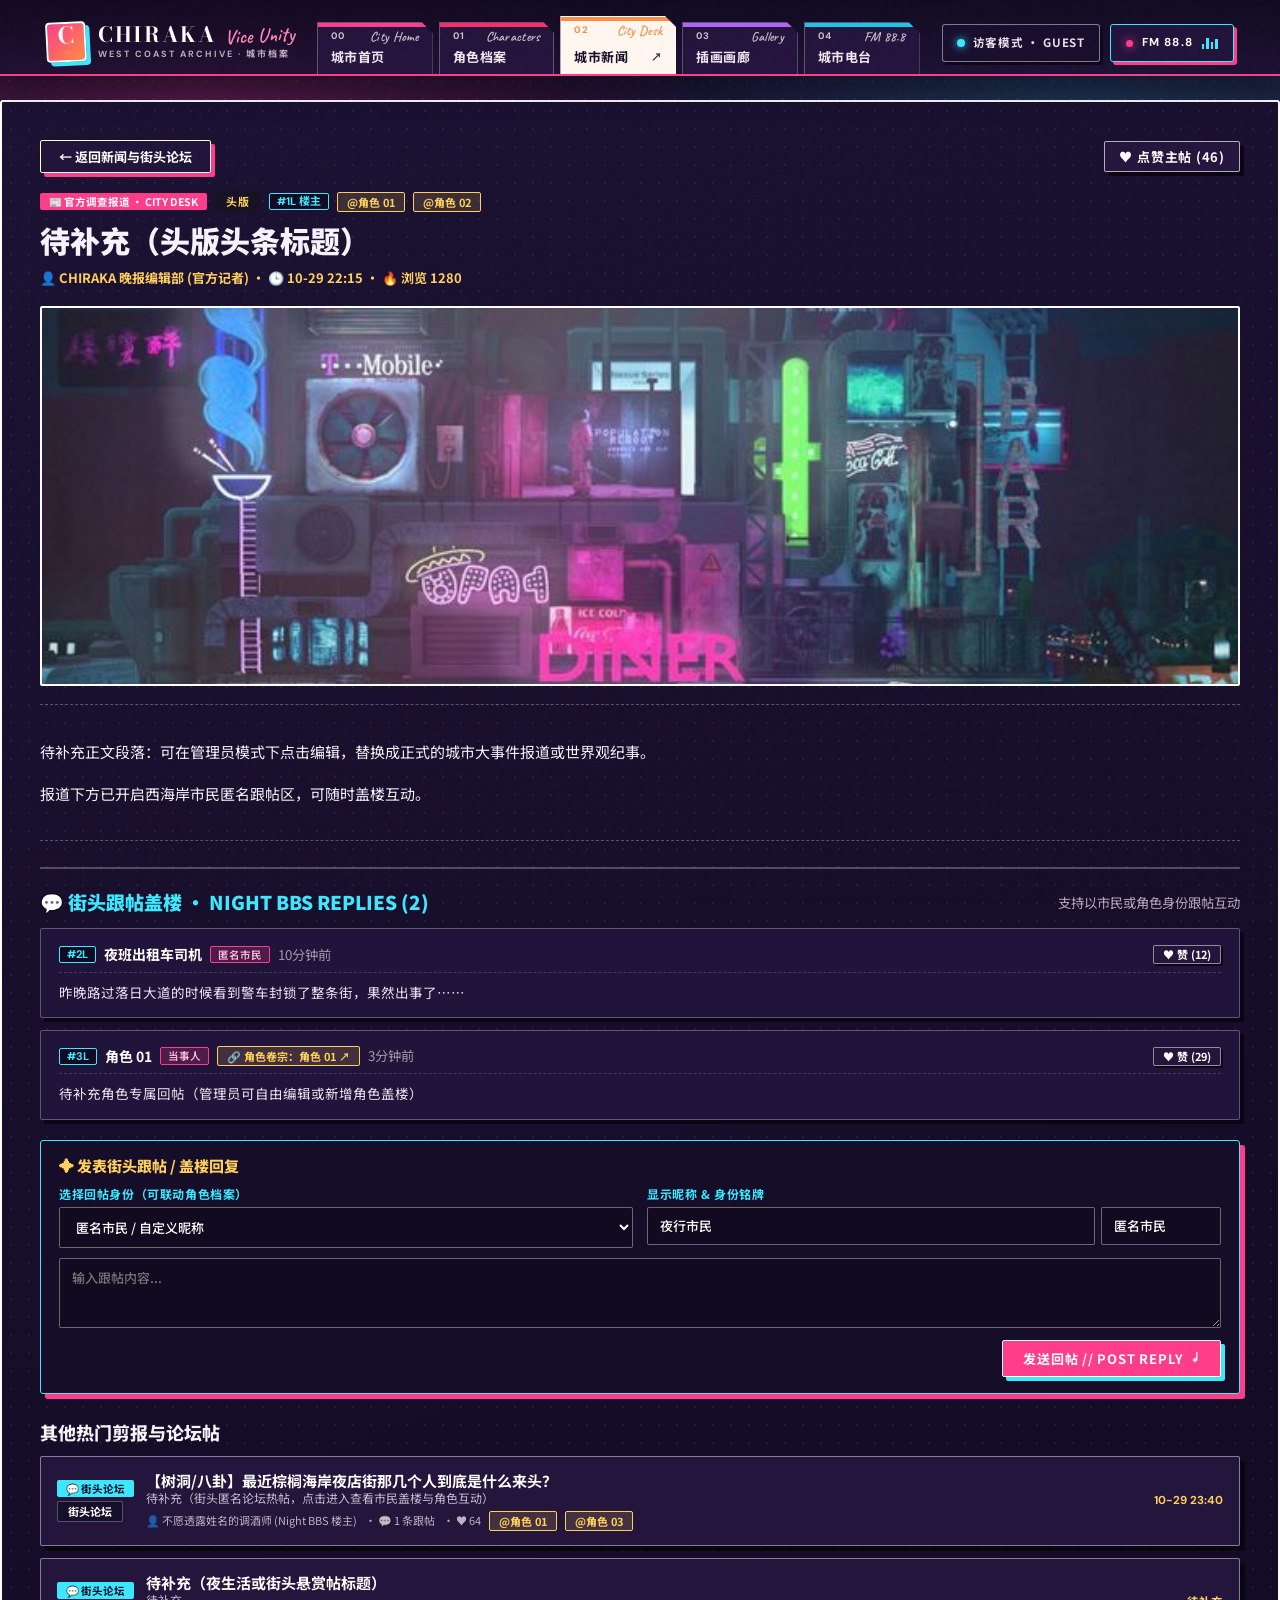
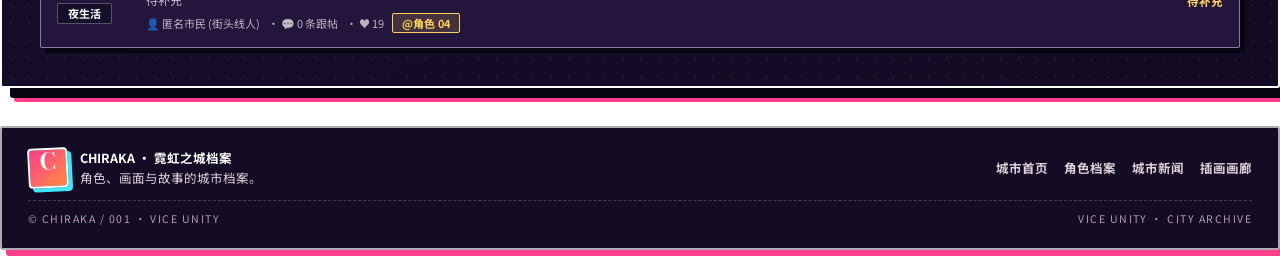
==== article.html @ db00fe65 "CHIRAKA 霓虹之城：多页 OC 站点首版上线 页面：城市首页 / 角色档案 / 城市新闻 / 插画画廊 / 城市电台 电台：夜间城市虚化背景 + 霓虹弥散 + 高透玻璃黑胶，左上角手写体题字 后" ====
<!doctype html>
<html lang="zh-CN">
<head>
  <meta charset="utf-8">
  <meta name="viewport" content="width=device-width, initial-scale=1">
  <meta name="theme-color" content="#120b24">
  <meta name="description" content="CHIRAKA 城市新闻报道详情。">
  <title>报道详情 · CHIRAKA</title>
  <link rel="preconnect" href="https://fonts.googleapis.com">
  <link rel="preconnect" href="https://fonts.gstatic.com" crossorigin>
  <link href="https://fonts.googleapis.com/css2?family=Alex+Brush&family=Bodoni+Moda:ital,opsz,wght@0,6..96,500;0,6..96,700;1,6..96,500&family=Caveat:wght@500;600;700&family=DM+Sans:ital,wght@0,400;0,500;0,700;1,400&family=Great+Vibes&family=Noto+Sans+SC:wght@300;400;500;700;900&display=swap" rel="stylesheet">
  <link rel="stylesheet" href="styles.css">
  <link rel="stylesheet" href="styles-v3.css">
  <script src="data.js" defer></script>
  <script src="app.js" defer></script>
</head>
<body class="page-article" data-page="article">
  <div class="scanlines" aria-hidden="true"></div>
  <div class="page-noise" aria-hidden="true"></div>

  <header class="site-header">
    <a class="brand" href="index.html" aria-label="CHIRAKA 首页">
      <span class="brand-mark">C<span>+</span></span>
      <span class="brand-copy">
        <span class="brand-copy-row"><strong>CHIRAKA</strong><span class="brand-script-sub">Vice Unity</span></span>
        <small>WEST COAST ARCHIVE · 城市档案</small>
      </span>
    </a>
    <nav class="main-nav top-drawer-nav" aria-label="城市主导航">
      <a class="nav-drawer-tab" href="index.html" data-theme="home" data-nav-key="home">
        <span class="nav-tab-top"><span>00</span><span class="nav-tab-script">City Home</span></span>
        <span class="nav-tab-main"><strong>城市首页</strong><span class="nav-tab-enter-hint">↗</span></span>
      </a>
      <a class="nav-drawer-tab" href="characters.html" data-theme="rose" data-nav-key="characters">
        <span class="nav-tab-top"><span>01</span><span class="nav-tab-script">Characters</span></span>
        <span class="nav-tab-main"><strong>角色档案</strong><span class="nav-tab-enter-hint">↗</span></span>
      </a>
      <a class="nav-drawer-tab is-active" href="news.html" data-theme="peach" data-nav-key="news" aria-current="page">
        <span class="nav-tab-top"><span>02</span><span class="nav-tab-script">City Desk</span></span>
        <span class="nav-tab-main"><strong>城市新闻</strong><span class="nav-tab-enter-hint">↗</span></span>
      </a>
      <a class="nav-drawer-tab" href="gallery.html" data-theme="lilac" data-nav-key="gallery">
        <span class="nav-tab-top"><span>03</span><span class="nav-tab-script">Gallery</span></span>
        <span class="nav-tab-main"><strong>插画画廊</strong><span class="nav-tab-enter-hint">↗</span></span>
      </a>
      <a class="nav-drawer-tab" href="radio.html" data-theme="aqua" data-nav-key="radio">
        <span class="nav-tab-top"><span>04</span><span class="nav-tab-script">FM 88.8</span></span>
        <span class="nav-tab-main"><strong>城市电台</strong><span class="nav-tab-enter-hint">↗</span></span>
      </a>
    </nav>
    <div class="header-tools">
      <button class="header-auth-btn" id="auth-trigger-btn" type="button" aria-label="切换访客或管理员登录模式">
        <span class="auth-dot" id="auth-status-dot"></span>
        <span id="auth-status-text">访客模式 · GUEST</span>
      </button>
      <a class="header-radio" href="radio.html" aria-label="打开城市电台">
        <span class="live-dot"></span><span>FM 88.8</span>
        <span class="eq" aria-hidden="true"><i></i><i></i><i></i><i></i></span>
      </a>
    </div>
  </header>

    <!-- 管理员顶部工作台控制条 (仅在管理员登录模式下显示) -->
  <div class="admin-bar" id="admin-bar" role="region" aria-label="管理员工作台">
    <div class="admin-bar-inner">
      <div class="admin-bar-status">
        <span class="admin-badge-pill">✦ ADMIN CLEARANCE</span>
        <span id="admin-sync-indicator">☁ 数据与框架已分离 · 修改自动同步</span>
        <button class="admin-pending-pill" id="admin-pending-btn" type="button">📋 待补充项：<b id="admin-pending-count">0</b> 处（点击查看）</button>
      </div>
      <div class="admin-bar-actions">
        <button class="admin-tool-btn is-primary" id="admin-quick-add-btn" type="button">+ 新增内容</button>
        <button class="admin-tool-btn is-gold" id="admin-backup-btn" type="button">⚙ 数据接口与备份</button>
        <button class="admin-tool-btn is-danger" id="admin-reset-btn" type="button">↺ 恢复默认</button>
        <button class="admin-tool-btn" id="admin-logout-btn" type="button">⇄ 切回访客模式</button>
      </div>
    </div>
  </div>

  

  <main style="padding-top: 24px;">
    <div id="article-detail"></div>
  </main>

  <footer class="site-footer">
    <div class="footer-top">
      <div class="footer-brand">
        <span class="brand-mark">C<span>+</span></span>
        <p><b>CHIRAKA · 霓虹之城档案</b>角色、画面与故事的城市档案。</p>
      </div>
      <div class="footer-links">
        <a href="index.html">城市首页</a>
        <a href="characters.html">角色档案</a>
        <a href="news.html">城市新闻</a>
        <a href="gallery.html">插画画廊</a>
      </div>
    </div>
    <div class="footer-bottom">
      <span>© CHIRAKA / 001 · VICE UNITY</span>
      <span>VICE UNITY · CITY ARCHIVE</span>
    </div>
  </footer>
    <!-- 1. 访客 / 管理员通行证登录切换弹窗 -->
  <dialog class="chiraka-modal modal-narrow" id="auth-dialog" aria-labelledby="auth-dialog-title">
    <div class="modal-shell">
      <header class="modal-head">
        <div class="modal-head-titles">
          <p class="eyebrow">ACCESS TERMINAL // WCPD-88 ARCHIVE</p>
          <h2 id="auth-dialog-title">城市档案通行证 · 模式切换</h2>
        </div>
        <button class="modal-close-btn" type="button" data-close-dialog aria-label="关闭登录窗口">×</button>
      </header>
      <div class="modal-body">
        <div class="auth-mode-grid">
          <div class="auth-card guest-card" id="auth-guest-card">
            <div>
              <span class="auth-card-tag">GUEST PASS · 访客通道</span>
              <h3>访客浏览模式</h3>
              <p>无需通行口令，以沉浸式只读视角浏览 CHIRAKA 城市首页、人物卷宗、新闻剪报、插画画廊与 FM 88.8 黑胶电台，自动隐藏所有编辑按钮。</p>
            </div>
            <button class="button button-ghost" id="switch-guest-btn" type="button" style="justify-content:center;width:100%"><span>进入访客浏览模式</span><b>→</b></button>
          </div>

          <div class="auth-card admin-card" id="auth-admin-card">
            <div>
              <span class="auth-card-tag">ADMIN CLEARANCE · 档案管理员</span>
              <h3>管理员编辑模式</h3>
              <p>验证管理员口令后，可在线修改所有「待补充」设定文案、增删角色与新闻报道、上传立绘与电台音频，并支持一键导出最新 <code>data.js</code>。</p>
              <div class="form-field" style="margin-top:12px">
                <label for="admin-pass-input">
                  <span>管理员通行口令</span>
                  <button type="button" id="fill-default-pass-btn" style="color:var(--gold);font-size:11px;text-decoration:underline">填入默认: chiraka888</button>
                </label>
                <input class="form-input" id="admin-pass-input" type="password" placeholder="请输入管理员口令 (默认 chiraka888)" autocomplete="off">
                <small id="auth-error-msg" style="color:#ff5c8a;font-weight:700;min-height:16px"></small>
              </div>
            </div>
            <button class="button button-primary" id="login-admin-btn" type="button" style="justify-content:center;width:100%"><span>验证并开启管理员模式</span><b>✦</b></button>
          </div>
        </div>
      </div>
    </div>
  </dialog>

  <!-- 2. 管理员通用内容编辑器弹窗 (支持首页、角色、新闻、画廊、电台曲目) -->
  <dialog class="chiraka-modal" id="editor-dialog" aria-labelledby="editor-dialog-title">
    <form class="modal-shell" id="editor-form" method="dialog">
      <header class="modal-head">
        <div class="modal-head-titles">
          <p class="eyebrow" id="editor-dialog-kicker">ARCHIVE EDITOR // ADMIN CLEARANCE</p>
          <h2 id="editor-dialog-title">编辑档案内容</h2>
        </div>
        <button class="modal-close-btn" type="button" data-close-dialog aria-label="关闭编辑器">×</button>
      </header>
      <div class="modal-body" id="editor-form-body"></div>
      <footer class="modal-foot">
        <div id="editor-foot-left"></div>
        <div style="display:flex;gap:10px;margin-left:auto">
          <button class="button button-ghost" type="button" data-close-dialog>取消</button>
          <button class="button button-primary" id="editor-save-btn" type="submit"><span>保存修改</span><b>✓</b></button>
        </div>
      </footer>
    </form>
  </dialog>

  <!-- 3. 待补充清单 / 数据备份导入 / 密码修改 / 确认重置弹窗 -->
  <dialog class="chiraka-modal" id="data-dialog" aria-labelledby="data-dialog-title">
    <div class="modal-shell">
      <header class="modal-head">
        <div class="modal-head-titles">
          <p class="eyebrow" id="data-dialog-kicker">ARCHIVE DATA CENTER // WCPD-88</p>
          <h2 id="data-dialog-title">档案数据管理与待补充清单</h2>
        </div>
        <button class="modal-close-btn" type="button" data-close-dialog aria-label="关闭数据中心">×</button>
      </header>
      <div class="modal-body" id="data-dialog-body"></div>
      <footer class="modal-foot">
        <span style="font-size:12px;color:rgba(255,235,245,0.7)">提示：所有修改会自动保存在浏览器本地，也可随时导出为 data.js 覆盖原文件。</span>
        <button class="button button-ghost" type="button" data-close-dialog>关闭窗口</button>
      </footer>
    </div>
  </dialog>

  <div class="toast" id="toast" role="status" aria-live="polite"></div>
</body>
</html>
---- styles.css ----
/* ==========================================================================
   CHIRAKA · VICE UNITY — Vibrant Sunset Noir & Investigation Board CSS
   ========================================================================== */
:root {
  --ink: #110c20;
  --ink-deep: #090612;
  --board-bg: #140f26;
  --board-panel: #1b1433;
  --polaroid: #fbf7f0;
  --newsprint: #f6f0e4;
  --crimson-string: #ff2448;
  --pink: #ff3d8b;
  --pink-soft: #ff85bc;
  --cyan: #3ce8ff;
  --violet: #b362ff;
  --orange: #ff8c42;
  --gold: #ffd05b;
  --mint: #38f2b8;
  --display: "Bodoni Moda", "Noto Serif Display", Georgia, serif;
  --body: "DM Sans", "Inter", "Noto Sans SC", "Noto Sans CJK SC", "PingFang SC", "Microsoft YaHei", sans-serif;
  --cn: "Noto Sans SC", "Noto Sans CJK SC", "PingFang SC", "Microsoft YaHei", "Inter", sans-serif;
  --script-en: "Great Vibes", "Alex Brush", "Z003", "TeX Gyre Chorus", "Caveat", cursive;
  --script-casual: "Caveat", "Z003", "TeX Gyre Chorus", cursive;
  --header-h: 76px;
  --max: 1380px;
}

*, *::before, *::after { box-sizing: border-box; }
html { scroll-behavior: smooth; scroll-padding-top: calc(var(--header-h) + 20px); }
body {
  margin: 0;
  min-height: 100vh;
  font-family: var(--cn);
  color: #f7f2fb;
  /* West Coast Sunset Dusk & Neon Twilight Backdrop */
  background:
    radial-gradient(circle at 16% 14%, rgba(255, 61, 139, 0.25), transparent 38%),
    radial-gradient(circle at 84% 18%, rgba(60, 232, 255, 0.18), transparent 40%),
    radial-gradient(circle at 50% 88%, rgba(255, 140, 66, 0.16), transparent 45%),
    radial-gradient(rgba(255, 255, 255, 0.06) 1px, transparent 1px),
    linear-gradient(180deg, #120b24 0%, #22123d 45%, #381852 80%, #1c0e30 100%);
  background-size: 100% 100%, 100% 100%, 100% 100%, 18px 18px, 100% 100%;
  background-attachment: fixed;
  line-height: 1.6;
  overflow-x: hidden;
}
body.has-dialog { overflow: hidden; }
a { color: inherit; text-decoration: none; }
button { color: inherit; font: inherit; cursor: pointer; background: none; border: 0; padding: 0; }
button:focus-visible, a:focus-visible, input:focus-visible {
  outline: 2px solid var(--cyan);
  outline-offset: 3px;
}
::selection { background: var(--pink); color: #fff; }
img { display: block; max-width: 100%; height: auto; }

.scanlines, .page-noise {
  pointer-events: none;
  position: fixed;
  inset: 0;
  z-index: 90;
}
.scanlines {
  opacity: 0.035;
  background: repeating-linear-gradient(to bottom, transparent 0 3px, rgba(255, 255, 255, 0.14) 4px, transparent 5px);
}
.page-noise {
  opacity: 0.03;
  background-image: url("data:image/svg+xml,%3Csvg viewBox='0 0 180 180' xmlns='http://www.w3.org/2000/svg'%3E%3Cfilter id='n'%3E%3CfeTurbulence type='fractalNoise' baseFrequency='.9' numOctaves='3' stitchTiles='stitch'/%3E%3C/filter%3E%3Crect width='100%25' height='100%25' filter='url(%23n)' opacity='.7'/%3E%3C/svg%3E");
}

/* ==========================================================================
   TOP NAVIGATION BAR — HARD-EDGED CHAMFERED TABS (00 HOME - 04 RADIO)
   ========================================================================== */
.site-header {
  position: sticky;
  top: 0;
  z-index: 80;
  min-height: var(--header-h);
  display: flex;
  align-items: flex-end;
  justify-content: space-between;
  gap: 16px;
  padding: 14px clamp(18px, 3.6vw, 48px) 0;
  background: linear-gradient(180deg, rgba(16, 10, 30, 0.95) 0%, rgba(30, 16, 50, 0.92) 100%);
  backdrop-filter: blur(20px) saturate(160%);
  -webkit-backdrop-filter: blur(20px) saturate(160%);
  border-bottom: 2px solid var(--pink);
  box-shadow: 0 10px 30px rgba(8, 4, 18, 0.55);
}

.brand {
  display: inline-flex;
  align-items: center;
  gap: 12px;
  padding-bottom: 12px;
  flex-shrink: 0;
}
.brand-mark {
  width: 40px;
  height: 40px;
  border-radius: 4px;
  display: grid;
  place-items: center;
  background: linear-gradient(135deg, #ff3d8b 0%, #ff8c42 100%);
  color: #fff;
  font: 700 23px/1 var(--display);
  border: 2px solid #fff;
  box-shadow: 4px 4px 0 var(--cyan);
  transform: rotate(-3deg);
}
.brand-mark span {
  font-size: 13px;
  color: var(--gold);
  margin-left: 1px;
}
.brand-copy {
  display: flex;
  flex-direction: column;
  line-height: 1.05;
}
.brand-copy-row {
  display: flex;
  align-items: baseline;
  gap: 8px;
}
.brand-copy strong {
  font: 700 21px/1 var(--display);
  letter-spacing: 0.08em;
  color: #fff;
}
.brand-script-sub {
  font: 600 20px/1 var(--script-casual);
  color: var(--pink-soft);
  transform: rotate(-3deg);
  display: inline-block;
}
.brand-copy small {
  font: 700 9px/1.2 var(--body);
  letter-spacing: 0.22em;
  color: rgba(255, 232, 244, 0.72);
  margin-top: 3px;
}

.main-nav.top-drawer-nav {
  flex: 1;
  display: flex;
  align-items: flex-end;
  justify-content: center;
  gap: 6px;
  max-width: 800px;
  margin: 0 auto;
  padding: 0 6px;
}

.nav-drawer-tab {
  --tab-bg: rgba(38, 22, 64, 0.85);
  --tab-active-bg: #fff6fa;
  --tab-accent: #ff3d8b;
  --tab-ink: #1a0e2e;
  position: relative;
  flex: 1;
  min-width: 110px;
  max-width: 154px;
  height: 52px;
  padding: 7px 13px 8px;
  clip-path: polygon(0 0, calc(100% - 11px) 0, 100% 11px, 100% 100%, 0 100%);
  background: var(--tab-bg);
  border: 1.5px solid rgba(255, 255, 255, 0.28);
  border-bottom: none;
  color: rgba(255, 242, 250, 0.88);
  display: flex;
  flex-direction: column;
  justify-content: space-between;
  text-align: left;
  transition: height 0.18s cubic-bezier(0.2, 0.8, 0.2, 1),
              background 0.18s ease,
              color 0.18s ease;
  cursor: pointer;
}
.nav-drawer-tab::before {
  content: "";
  position: absolute;
  top: 0;
  left: 0;
  right: 0;
  height: 4px;
  background: var(--tab-accent);
}
.nav-drawer-tab[data-theme="home"]  { --tab-active-bg: #fff5f9; --tab-accent: #ff3d8b; --tab-ink: #1a0e2e; }
.nav-drawer-tab[data-theme="rose"]  { --tab-active-bg: #fff5f9; --tab-accent: #ff2a6d; --tab-ink: #1a0e2e; }
.nav-drawer-tab[data-theme="peach"] { --tab-active-bg: #fff7f0; --tab-accent: #ff8c42; --tab-ink: #1a0e2e; }
.nav-drawer-tab[data-theme="lilac"] { --tab-active-bg: #f8f4ff; --tab-accent: #b362ff; --tab-ink: #1a0e2e; }
.nav-drawer-tab[data-theme="aqua"]  { --tab-active-bg: #f2fbff; --tab-accent: #18c8eb; --tab-ink: #1a0e2e; }

.nav-drawer-tab:hover,
.nav-drawer-tab:focus-visible {
  height: 55px;
  background: rgba(68, 36, 106, 0.95);
  color: #fff;
}
.nav-drawer-tab.is-active {
  height: 58px;
  background: var(--tab-active-bg);
  color: var(--tab-ink);
  border-color: #fff;
  z-index: 3;
}
.nav-tab-top {
  display: flex;
  align-items: center;
  justify-content: space-between;
  gap: 4px;
  font: 700 9.5px/1 var(--body);
  letter-spacing: 0.14em;
  opacity: 0.88;
}
.nav-drawer-tab.is-active .nav-tab-top {
  color: var(--tab-accent);
  opacity: 1;
}
.nav-tab-script {
  font: 600 13.5px/1 var(--script-casual);
  letter-spacing: 0.02em;
}
.nav-tab-main {
  display: flex;
  align-items: center;
  justify-content: space-between;
  gap: 4px;
}
.nav-tab-main strong {
  font: 700 13px/1.15 var(--cn);
  letter-spacing: 0.04em;
  white-space: nowrap;
  color: rgba(255, 242, 250, 0.94);
}
.nav-drawer-tab.is-active .nav-tab-main strong,
.page-radio .nav-drawer-tab.is-active .nav-tab-main strong {
  color: #16102c !important;
}
.page-radio .nav-drawer-tab:not(.is-active) .nav-tab-main strong,
.page-radio .nav-drawer-tab:not(.is-active) .nav-tab-top {
  color: rgba(255, 240, 250, 0.92) !important;
}
.nav-tab-enter-hint {
  font-size: 11px;
  font-weight: 700;
  opacity: 0;
  transform: translateX(-3px);
  transition: opacity 0.18s ease, transform 0.18s ease;
}
.nav-drawer-tab.is-active .nav-tab-enter-hint,
.nav-drawer-tab:hover .nav-tab-enter-hint {
  opacity: 0.9;
  transform: translateX(0);
}

.header-tools {
  display: flex;
  align-items: center;
  gap: 10px;
  padding-bottom: 12px;
  flex-shrink: 0;
}
.header-radio {
  display: inline-flex;
  align-items: center;
  gap: 9px;
  height: 38px;
  padding: 0 15px;
  border-radius: 3px;
  background: #22133b;
  border: 1.5px solid var(--cyan);
  color: #fff;
  font: 700 11.5px/1 var(--body);
  letter-spacing: 0.1em;
  box-shadow: 3px 3px 0 var(--pink);
  transition: all 0.18s ease;
}
.header-radio:hover {
  transform: translate(-1px, -1px);
  box-shadow: 5px 5px 0 var(--pink);
  background: #2f1a52;
}
.live-dot {
  width: 7px;
  height: 7px;
  border-radius: 50%;
  background: var(--pink);
  box-shadow: 0 0 10px var(--pink);
  animation: pulseDot 1.6s infinite ease-in-out;
}
@keyframes pulseDot {
  0%, 100% { transform: scale(1); opacity: 1; }
  50% { transform: scale(1.3); opacity: 0.55; }
}
.eq {
  display: inline-flex;
  align-items: flex-end;
  gap: 2px;
  height: 12px;
}
.eq i {
  display: block;
  width: 2.5px;
  background: var(--cyan);
  animation: eqBounce 0.8s ease-in-out infinite alternate;
}
.eq i:nth-child(1) { height: 45%; animation-delay: 0s; }
.eq i:nth-child(2) { height: 95%; animation-delay: 0.15s; }
.eq i:nth-child(3) { height: 60%; animation-delay: 0.3s; }
.eq i:nth-child(4) { height: 80%; animation-delay: 0.45s; }
@keyframes eqBounce {
  0% { transform: scaleY(0.35); }
  100% { transform: scaleY(1); }
}

/* ==========================================================================
   INNER ARCHIVE PAGES — LUMINOUS SUNSET-NOIR EVIDENCE BOARD & POLAROIDS
   
   ========================================================================== */
.page-head {
  max-width: var(--max);
  margin: 26px auto 20px;
  padding: 0 clamp(18px, 3.6vw, 48px);
}
.page-head-inner {
  position: relative;
  overflow: hidden;
  border-radius: 3px;
  padding: clamp(24px, 3vw, 36px) clamp(24px, 3.4vw, 42px);
  background:
    radial-gradient(circle at 85% 20%, rgba(255, 61, 139, 0.24), transparent 48%),
    radial-gradient(rgba(255, 255, 255, 0.08) 1px, transparent 1px),
    linear-gradient(135deg, #1b1132 0%, #2a1848 100%);
  background-size: 100% 100%, 14px 14px, 100% 100%;
  border: 2px solid rgba(255, 255, 255, 0.88);
  box-shadow: 7px 7px 0 var(--pink), 13px 13px 0 rgba(60, 232, 255, 0.32);
  display: grid;
  grid-template-columns: minmax(0, 1.2fr) minmax(240px, 0.8fr);
  gap: 28px;
  align-items: end;
}
.page-head-inner::before {
  content: "CHIRAKA ARCHIVE // VICE UNITY";
  position: absolute;
  top: 12px;
  right: 18px;
  padding: 3px 10px;
  background: var(--crimson-string);
  color: #fff;
  font: 700 9.5px/1.2 var(--body);
  letter-spacing: 0.2em;
  transform: rotate(1.5deg);
}
.eyebrow {
  margin: 0 0 6px;
  font: 700 11px/1.2 var(--body);
  letter-spacing: 0.24em;
  text-transform: uppercase;
  color: var(--cyan);
}
.page-head h1 {
  margin: 0;
  font: 900 clamp(36px, 4.2vw, 52px)/1.06 var(--cn);
  color: #fff;
  letter-spacing: 0.02em;
  text-shadow: 3px 3px 0 var(--pink);
}
.page-head-en {
  margin: 6px 0 0;
  font: 600 clamp(24px, 2.5vw, 32px)/1 var(--script-casual);
  color: var(--gold);
}
.page-head-desc {
  margin: 0 0 14px;
  font: 400 14px/1.75 var(--cn);
  color: rgba(250, 242, 255, 0.88);
}
.page-head-stats {
  display: flex;
  gap: 12px;
  flex-wrap: wrap;
}
.page-head-stat {
  padding: 9px 16px;
  border-radius: 2px;
  background: rgba(18, 11, 34, 0.85);
  border: 1.5px solid var(--cyan);
  box-shadow: 4px 4px 0 rgba(255, 61, 139, 0.65);
  display: flex;
  align-items: baseline;
  gap: 8px;
}
.page-head-stat b {
  font: 700 22px/1 var(--display);
  color: var(--gold);
}
.page-head-stat span {
  font: 700 12px/1 var(--cn);
  color: #fff;
}
.page-head-date {
  margin: 0;
  font: 700 14px/1.4 var(--cn);
  color: var(--gold);
}

.section {
  position: relative;
  max-width: calc(var(--max) - 2 * clamp(18px, 3.6vw, 48px));
  margin: 0 auto 38px;
  padding: 28px clamp(18px, 3vw, 34px) 36px;
  border-radius: 3px;
  background:
    radial-gradient(rgba(255, 255, 255, 0.06) 1px, transparent 1px),
    linear-gradient(180deg, rgba(26, 16, 46, 0.94) 0%, rgba(18, 11, 34, 0.96) 100%);
  background-size: 20px 20px, 100% 100%;
  border: 2px solid rgba(255, 255, 255, 0.78);
  box-shadow: 10px 10px 0 rgba(8, 4, 18, 0.65);
}

.filter-bar {
  display: flex;
  flex-wrap: wrap;
  gap: 10px;
  margin-bottom: 24px;
}
.filter-button {
  padding: 9px 20px;
  border-radius: 2px;
  font: 700 13px/1.2 var(--cn);
  letter-spacing: 0.06em;
  color: #f4ecf8;
  background: #24163e;
  border: 1.5px solid rgba(255, 255, 255, 0.42);
  box-shadow: 3px 3px 0 #0c0718;
  transition: all 0.16s ease;
}
.filter-button:hover {
  border-color: var(--cyan);
  color: #fff;
  transform: translate(-1px, -1px);
  box-shadow: 4px 4px 0 var(--cyan);
}
.filter-button.is-selected {
  background: var(--pink);
  color: #fff;
  border-color: #fff;
  box-shadow: 4px 4px 0 var(--cyan);
}


/* ==========================================================================
   SUBTLE CRIME ARCHIVE BACKGROUND DECORATION (For 角色档案 & 角色详情)
   Self-contained ambient red-string constellations & faint dossier watermarks
   on the left & right background margins — never disconnected or cluttered!
   ========================================================================== */
body.page-characters .page-head,
body.page-character .dossier-back,
body.page-characters .section,
body.page-character .dossier {
  position: relative;
  z-index: 5;
}

.crime-archive-wall {
  position: fixed;
  inset: var(--header-h) 0 0 0;
  pointer-events: none;
  z-index: 1;
  overflow: hidden;
  background:
    radial-gradient(circle at 6% 28%, rgba(255, 36, 72, 0.16), transparent 32%),
    radial-gradient(circle at 94% 32%, rgba(255, 36, 72, 0.15), transparent 32%),
    radial-gradient(circle at 8% 78%, rgba(60, 232, 255, 0.10), transparent 30%),
    radial-gradient(circle at 92% 80%, rgba(255, 140, 66, 0.12), transparent 30%);
}

.crime-wall-svg {
  position: absolute;
  inset: 0;
  width: 100%;
  height: 100%;
  opacity: 0.92;
}

@media (max-width: 1360px) {
  .crime-archive-wall {
    display: none;
  }
}
.crime-wall-svg line.crime-thread {
  stroke: #ff2448;
  stroke-width: 1.5;
  stroke-opacity: 0.78;
  filter: drop-shadow(0 2px 4px rgba(0, 0, 0, 0.75));
}
.crime-wall-svg line.crime-thread-dashed {
  stroke: rgba(255, 92, 148, 0.48);
  stroke-width: 1.1;
  stroke-dasharray: 4 5;
}
.crime-wall-svg circle.crime-pin {
  fill: #ff2448;
  stroke: rgba(255, 255, 255, 0.88);
  stroke-width: 1.2;
  filter: drop-shadow(0 2px 4px rgba(0, 0, 0, 0.75));
}
.crime-wall-svg rect.crime-ghost-frame {
  fill: rgba(25, 14, 44, 0.52);
  stroke: rgba(255, 255, 255, 0.26);
  stroke-width: 1.3;
  filter: drop-shadow(0 0 8px rgba(255, 36, 72, 0.12));
}
.crime-wall-svg text.crime-ghost-text {
  fill: rgba(255, 210, 230, 0.50);
  font: 700 9px/1 var(--body);
  letter-spacing: 0.14em;
}

/* Character Cards — Luminous Sunset Polaroids Pinned to Investigation Board */
.character-grid {
  display: grid;
  grid-template-columns: repeat(auto-fill, minmax(270px, 1fr));
  gap: 22px;
}
.character-card {
  position: relative;
  display: flex;
  flex-direction: column;
  border-radius: 2px;
  background: #1f1438;
  border: 2px solid rgba(255, 255, 255, 0.88);
  box-shadow: 6px 6px 0 #0a0614, 8px 8px 0 rgba(255, 61, 139, 0.65);
  transition: transform 0.2s cubic-bezier(0.2, 0.8, 0.2, 1), box-shadow 0.2s ease;
  text-align: left;
  padding: 12px 12px 16px;
}
.character-card:nth-child(odd) { transform: rotate(-0.7deg); }
.character-card:nth-child(even) { transform: rotate(0.6deg); }
.character-card:hover {
  transform: rotate(0deg) translate(-3px, -4px);
  box-shadow: 8px 8px 0 var(--cyan), 13px 13px 0 var(--pink);
  z-index: 4;
}
.character-card::before {
  content: "";
  position: absolute;
  top: -8px;
  left: 50%;
  transform: translateX(-50%);
  width: 15px;
  height: 15px;
  border-radius: 50%;
  background: radial-gradient(circle at 35% 35%, #ff8fa3, #e60026 65%, #690011 100%);
  border: 1.5px solid rgba(255, 255, 255, 0.78);
  box-shadow: 0 4px 8px rgba(0, 0, 0, 0.55);
  z-index: 5;
}
.character-art {
  position: relative;
  width: 100%;
  aspect-ratio: 4 / 3.9;
  display: grid;
  place-items: center;
  overflow: hidden;
  border: 8px solid var(--polaroid);
  border-bottom-width: 24px;
  box-shadow: 0 8px 18px rgba(0, 0, 0, 0.4);
}
/* West Coast Sunset & Twilight Gradients */
.character-art.tone-pink {
  background:
    radial-gradient(circle at 75% 24%, rgba(255, 214, 153, 0.45), transparent 48%),
    radial-gradient(rgba(255, 255, 255, 0.16) 1px, transparent 1px),
    linear-gradient(145deg, #3b1754 0%, #8f2d75 55%, #ff6b9d 100%);
  background-size: 100% 100%, 12px 12px, 100% 100%;
}
.character-art.tone-cyan {
  background:
    radial-gradient(circle at 75% 24%, rgba(166, 246, 255, 0.45), transparent 48%),
    radial-gradient(rgba(255, 255, 255, 0.16) 1px, transparent 1px),
    linear-gradient(145deg, #1a2556 0%, #2a5c8f 55%, #48c6ef 100%);
  background-size: 100% 100%, 12px 12px, 100% 100%;
}
.character-art.tone-violet {
  background:
    radial-gradient(circle at 75% 24%, rgba(255, 168, 226, 0.42), transparent 48%),
    radial-gradient(rgba(255, 255, 255, 0.16) 1px, transparent 1px),
    linear-gradient(145deg, #27154a 0%, #5e2b97 55%, #b566ff 100%);
  background-size: 100% 100%, 12px 12px, 100% 100%;
}
.character-art.tone-orange {
  background:
    radial-gradient(circle at 75% 24%, rgba(255, 236, 168, 0.48), transparent 48%),
    radial-gradient(rgba(255, 255, 255, 0.16) 1px, transparent 1px),
    linear-gradient(145deg, #421842 0%, #9e355c 52%, #ff8c52 100%);
  background-size: 100% 100%, 12px 12px, 100% 100%;
}
.character-art.tone-mint {
  background:
    radial-gradient(circle at 75% 24%, rgba(184, 255, 234, 0.42), transparent 48%),
    radial-gradient(rgba(255, 255, 255, 0.16) 1px, transparent 1px),
    linear-gradient(145deg, #192a4e 0%, #256d7b 55%, #4ce0b3 100%);
  background-size: 100% 100%, 12px 12px, 100% 100%;
}
.character-art.tone-gold {
  background:
    radial-gradient(circle at 75% 24%, rgba(255, 240, 186, 0.5), transparent 48%),
    radial-gradient(rgba(255, 255, 255, 0.16) 1px, transparent 1px),
    linear-gradient(145deg, #3c1d4e 0%, #8a3a6b 52%, #ffb85c 100%);
  background-size: 100% 100%, 12px 12px, 100% 100%;
}
.art-number {
  position: absolute;
  top: 10px;
  left: 14px;
  font: 700 42px/1 var(--display);
  color: rgba(255, 255, 255, 0.38);
}
.art-slot {
  padding: 6px 14px;
  border-radius: 2px;
  background: rgba(18, 11, 34, 0.86);
  border: 1.5px solid #fff;
  font: 700 12px/1.2 var(--cn);
  letter-spacing: 0.1em;
  color: #fff;
  box-shadow: 3px 3px 0 var(--pink);
  transform: rotate(-2deg);
}
.character-info {
  padding: 14px 6px 2px;
  display: flex;
  flex-direction: column;
  gap: 5px;
}
.character-tag {
  font: 700 10.5px/1.2 var(--cn);
  letter-spacing: 0.12em;
  color: var(--cyan);
}
.character-name {
  font: 900 21px/1.2 var(--cn);
  color: #fff;
}
.character-sub {
  font: 500 12.5px/1.4 var(--cn);
  color: rgba(248, 240, 255, 0.76);
}
.character-link {
  margin-top: 8px;
  padding-top: 8px;
  border-top: 1px dashed rgba(255, 255, 255, 0.24);
  display: inline-flex;
  align-items: center;
  justify-content: space-between;
  font: 700 12.5px/1 var(--cn);
  color: var(--gold);
}

/* Character Dossier & Red-String Investigation Board */
.dossier-back {
  max-width: var(--max);
  margin: 20px auto 12px;
  padding: 0 clamp(18px, 3.6vw, 48px);
}
.article-back {
  display: inline-flex;
  align-items: center;
  gap: 8px;
  padding: 9px 18px;
  border-radius: 2px;
  background: #21143a;
  border: 1.5px solid #fff;
  color: #fff;
  font: 700 13px/1 var(--cn);
  box-shadow: 4px 4px 0 var(--pink);
}
.dossier, .article, .empty-state {
  max-width: calc(var(--max) - 2 * clamp(18px, 3.6vw, 48px));
  margin: 0 auto 38px;
  padding: clamp(24px, 3.2vw, 38px);
  border-radius: 3px;
  background:
    radial-gradient(rgba(255, 255, 255, 0.06) 1px, transparent 1px),
    linear-gradient(160deg, #1b1132 0%, #130b24 100%);
  background-size: 18px 18px, 100% 100%;
  border: 2px solid #fff;
  box-shadow: 10px 10px 0 #07040e, 14px 14px 0 var(--pink);
}
.dossier-top {
  display: grid;
  grid-template-columns: minmax(220px, 310px) minmax(0, 1fr);
  gap: 32px;
  align-items: start;
}
.dossier-portrait {
  position: relative;
  aspect-ratio: 3 / 3.6;
  border-radius: 2px;
  display: grid;
  place-items: center;
  border: 10px solid var(--polaroid);
  border-bottom-width: 34px;
  box-shadow: 8px 12px 26px rgba(0, 0, 0, 0.6);
  transform: rotate(-2deg);
}
.dossier-title {
  margin: 6px 0 4px;
  font: 900 clamp(32px, 3.4vw, 46px)/1.08 var(--cn);
  color: #fff;
  text-shadow: 3px 3px 0 var(--pink);
}
.dossier-sub {
  margin: 0 0 12px;
  font: 700 14px/1.2 var(--cn);
  letter-spacing: 0.08em;
  color: var(--gold);
}
.dossier-tags { display: flex; gap: 8px; margin-bottom: 18px; }
.tag {
  padding: 5px 12px;
  border-radius: 2px;
  background: #2b1948;
  border: 1px solid var(--cyan);
  color: var(--cyan);
  font: 700 11.5px/1 var(--cn);
}
.dossier-meta {
  display: grid;
  grid-template-columns: repeat(auto-fill, minmax(145px, 1fr));
  gap: 10px;
  margin: 0 0 22px;
}
.meta-item {
  padding: 10px 14px;
  border-radius: 2px;
  background: #24153d;
  border-left: 3px solid var(--pink);
  border-top: 1px solid rgba(255, 255, 255, 0.18);
  border-right: 1px solid rgba(255, 255, 255, 0.18);
  border-bottom: 1px solid rgba(255, 255, 255, 0.18);
}
.meta-item dt { font: 700 10.5px/1.2 var(--cn); letter-spacing: 0.1em; color: var(--cyan); }
.meta-item dd { margin: 5px 0 0; font: 700 14px/1.3 var(--cn); color: #fff; }
.dossier-actions { display: flex; gap: 12px; flex-wrap: wrap; }
.button {
  display: inline-flex;
  align-items: center;
  gap: 8px;
  padding: 11px 20px;
  border-radius: 2px;
  font: 700 13px/1 var(--cn);
  letter-spacing: 0.06em;
}
.button-primary {
  background: var(--pink);
  color: #fff;
  border: 1.5px solid #fff;
  box-shadow: 4px 4px 0 var(--cyan);
}
.button-ghost {
  background: #24153d;
  border: 1.5px solid rgba(255, 255, 255, 0.65);
  color: #fff;
  box-shadow: 4px 4px 0 #090512;
}
.dossier-body {
  margin-top: 30px;
  display: grid;
  grid-template-columns: repeat(auto-fit, minmax(240px, 1fr));
  gap: 18px;
}
.dossier-section {
  padding: 18px 20px;
  border-radius: 2px;
  background: #22143a;
  border: 1.5px solid rgba(255, 255, 255, 0.28);
  box-shadow: 5px 5px 0 #090512;
}
.dossier-section.relation-section {
  grid-column: 1 / -1;
  background: #140c24;
  border: 2px solid rgba(255, 255, 255, 0.58);
}
.dossier-section-head {
  display: flex;
  align-items: baseline;
  gap: 10px;
  margin-bottom: 10px;
  padding-bottom: 8px;
  border-bottom: 1px dashed rgba(255, 255, 255, 0.22);
}
.dossier-section-head span { font: 700 22px/1 var(--display); color: var(--pink); }
.dossier-section-head h2 { margin: 0; font: 700 17px/1.2 var(--cn); color: #fff; }

.relation-canvas {
  position: relative;
  height: 290px;
  border-radius: 2px;
  background:
    radial-gradient(rgba(255, 255, 255, 0.08) 1px, transparent 1px),
    linear-gradient(135deg, #160e28 0%, #22143b 100%);
  background-size: 16px 16px, 100% 100%;
  border: 2px solid #3a245e;
  box-shadow: inset 0 0 40px rgba(0, 0, 0, 0.7);
  overflow: hidden;
}
.relation-svg { position: absolute; inset: 0; width: 100%; height: 100%; z-index: 2; pointer-events: none; }
.relation-svg line {
  stroke: var(--crimson-string);
  stroke-width: 0.75;
  filter: drop-shadow(0 2px 4px rgba(0, 0, 0, 0.75));
}
.relation-node {
  position: absolute;
  left: var(--x);
  top: var(--y);
  transform: translate(-50%, -50%) rotate(-2deg);
  padding: 10px 14px 8px;
  border-radius: 2px;
  background: var(--polaroid);
  color: #161224;
  border: 1.5px solid #fff;
  box-shadow: 0 10px 22px rgba(0, 0, 0, 0.65);
  display: flex;
  flex-direction: column;
  align-items: center;
  min-width: 98px;
  z-index: 3;
}
.relation-node::before {
  content: "";
  position: absolute;
  top: -6px;
  left: 50%;
  transform: translateX(-50%);
  width: 13px;
  height: 13px;
  border-radius: 50%;
  background: radial-gradient(circle at 35% 35%, #ff8fa3, #e60026 65%, #660011 100%);
  box-shadow: 0 2px 5px rgba(0, 0, 0, 0.6);
}
.relation-node strong { font: 800 13px/1.2 var(--cn); color: #161224; margin-top: 2px; }
.relation-node small { font: 600 11px/1.2 var(--cn); color: #b81d48; }
.relation-node .node-avatar {
  font: 700 11px/1 var(--body);
  padding: 2px 6px;
  background: #161224;
  color: var(--gold);
}
.relation-node.relation-center {
  background: #1e1236;
  color: #fff;
  border: 2px solid var(--pink);
  box-shadow: 5px 5px 0 var(--cyan), 0 12px 28px rgba(0, 0, 0, 0.75);
  transform: translate(-50%, -50%) rotate(1deg);
}
.relation-node.relation-center strong { color: #fff; }
.relation-node.relation-center small { color: var(--cyan); }

.detail-nav {
  margin-top: 24px;
  display: flex;
  justify-content: space-between;
  gap: 14px;
}
.detail-nav a {
  padding: 11px 18px;
  border-radius: 2px;
  background: #22143a;
  border: 1.5px solid rgba(255, 255, 255, 0.55);
  box-shadow: 4px 4px 0 var(--pink);
  display: flex;
  flex-direction: column;
}

/* News — Newspaper Clipping & Street Dispatch */
.news-layout {
  display: grid;
  grid-template-columns: minmax(0, 1.1fr) minmax(0, 0.9fr);
  gap: 22px;
}
.lead-story {
  display: flex;
  flex-direction: column;
  border-radius: 2px;
  overflow: hidden;
  background: var(--newsprint);
  color: #161224;
  border: 2px solid #161224;
  box-shadow: 8px 8px 0 var(--pink);
  transform: rotate(-0.5deg);
}
.lead-visual {
  aspect-ratio: 16 / 9.2;
  display: grid;
  place-items: center;
  background:
    radial-gradient(circle at 75% 24%, rgba(255, 214, 153, 0.4), transparent 50%),
    linear-gradient(135deg, #2d164b, #7c2868, #e85d75);
  border-bottom: 3px solid #161224;
  font: 800 16px/1 var(--cn);
  color: #fff;
}
.lead-body { padding: 20px 22px; display: flex; flex-direction: column; gap: 6px; }
.story-tag {
  align-self: flex-start;
  padding: 4px 11px;
  border-radius: 2px;
  background: #161224;
  color: var(--gold);
  font: 700 11px/1.2 var(--cn);
  letter-spacing: 0.08em;
}
.lead-body h2 { margin: 4px 0; font: 900 25px/1.25 var(--cn); color: #161224; }
.news-list { display: flex; flex-direction: column; gap: 12px; }
.news-row {
  display: grid;
  grid-template-columns: auto minmax(0, 1fr) auto;
  align-items: center;
  gap: 12px;
  padding: 14px 16px;
  border-radius: 2px;
  background: #23153c;
  border: 1.5px solid rgba(255, 255, 255, 0.45);
  box-shadow: 5px 5px 0 #090512;
  transition: transform 0.16s ease, border-color 0.16s ease, box-shadow 0.16s ease;
}
.news-row:hover {
  transform: translate(-2px, -2px);
  border-color: var(--cyan);
  box-shadow: 6px 6px 0 var(--pink);
}
.news-row-tag {
  padding: 4px 10px;
  border-radius: 2px;
  background: var(--pink);
  color: #fff;
  font: 700 11px/1 var(--cn);
}
.news-row-copy { display: flex; flex-direction: column; min-width: 0; }
.news-row-copy strong { font: 700 15px/1.3 var(--cn); color: #fff; }
.news-row-copy small { font: 400 12px/1.4 var(--cn); color: rgba(248, 240, 255, 0.76); }
.news-row-date { font: 700 11.5px/1 var(--body); color: var(--gold); }

/* Gallery — Luminous Sunset Split-Panel Grid */
.gallery-grid {
  display: grid;
  grid-template-columns: repeat(auto-fill, minmax(230px, 1fr));
  grid-auto-rows: 215px;
  grid-auto-flow: dense;
  gap: 16px;
}
.gallery-tile {
  position: relative;
  border-radius: 2px;
  overflow: hidden;
  display: flex;
  flex-direction: column;
  background: #1d1234;
  border: 2.5px solid #fff;
  box-shadow: 6px 6px 0 #080510, 8px 8px 0 var(--cyan);
  transition: transform 0.18s ease, box-shadow 0.18s ease;
}
.gallery-tile:hover {
  transform: translate(-3px, -3px);
  box-shadow: 8px 8px 0 var(--pink), 12px 12px 0 var(--gold);
  z-index: 3;
}
.gallery-tile.span-wide { grid-column: span 2; }
.gallery-tile.span-tall { grid-row: span 2; }
.tile-art {
  position: relative;
  flex: 1;
  width: 100%;
  display: grid;
  place-items: center;
}
.tile-art.tone-pink   { background: linear-gradient(135deg, #3b1754, #8f2d75, #ff6b9d); }
.tile-art.tone-cyan   { background: linear-gradient(135deg, #1a2556, #2a5c8f, #48c6ef); }
.tile-art.tone-violet { background: linear-gradient(135deg, #27154a, #5e2b97, #b566ff); }
.tile-art.tone-orange { background: linear-gradient(135deg, #421842, #9e355c, #ff8c52); }
.tile-art.tone-mint   { background: linear-gradient(135deg, #192a4e, #256d7b, #4ce0b3); }
.tile-art.tone-gold   { background: linear-gradient(135deg, #3c1d4e, #8a3a6b, #ffb85c); }
.tile-mark {
  position: absolute;
  top: 8px;
  left: 12px;
  font: 700 28px/1 var(--display);
  color: rgba(255, 255, 255, 0.36);
}
.tile-slot {
  padding: 5px 14px;
  border-radius: 2px;
  background: rgba(18, 11, 34, 0.85);
  border: 1.5px solid var(--gold);
  font: 700 12px/1 var(--cn);
  color: #fff;
  box-shadow: 3px 3px 0 var(--pink);
  transform: rotate(-2deg);
}
.tile-info {
  width: 100%;
  padding: 9px 12px;
  background: #140c24;
  border-top: 2px solid #fff;
  display: flex;
  align-items: center;
  justify-content: space-between;
}
.tile-info strong { font: 700 13px/1.2 var(--cn); color: #fff; }
.tile-info small { font: 600 11px/1 var(--cn); color: var(--cyan); }

.lightbox {
  border: 2px solid #fff;
  border-radius: 3px;
  padding: 0;
  max-width: min(820px, 92vw);
  width: 100%;
  background: #1a1030;
  color: #fff;
  box-shadow: 12px 12px 0 var(--pink), 0 32px 80px rgba(0, 0, 0, 0.8);
}
.lightbox::backdrop { background: rgba(8, 5, 16, 0.82); backdrop-filter: blur(8px); }
.lightbox-grid { display: grid; grid-template-columns: minmax(240px, 1.15fr) minmax(220px, 0.85fr); }
.lightbox-art { min-height: 340px; display: grid; place-items: center; border-right: 2px solid #fff; }
.lightbox-info { position: relative; padding: 28px 24px; }
.lightbox-close {
  position: absolute;
  top: 14px;
  right: 14px;
  width: 34px;
  height: 34px;
  border-radius: 2px;
  background: var(--pink);
  color: #fff;
  border: 1.5px solid #fff;
  font-size: 20px;
  display: grid;
  place-items: center;
}
.meta-list { display: grid; gap: 8px; margin-top: 16px; }
.meta-list div {
  display: flex;
  justify-content: space-between;
  padding-bottom: 7px;
  border-bottom: 1px dashed rgba(255, 255, 255, 0.24);
}
.meta-list dt { color: var(--cyan); font-size: 12px; font-weight: 700; }
.meta-list dd { margin: 0; font-weight: 700; font-size: 12.5px; color: #fff; }

.site-footer {
  max-width: calc(var(--max) - 2 * clamp(18px, 3.6vw, 48px));
  margin: 0 auto 26px;
  padding: 20px 26px;
  border-radius: 3px;
  background: #140c24;
  border: 2px solid rgba(255, 255, 255, 0.65);
  box-shadow: 6px 6px 0 var(--pink);
  color: rgba(255, 240, 246, 0.86);
}
.footer-top, .footer-bottom {
  display: flex;
  align-items: center;
  justify-content: space-between;
  gap: 14px;
  flex-wrap: wrap;
}
.footer-brand { display: flex; align-items: center; gap: 12px; }
.footer-brand p { margin: 0; font-size: 12.5px; }
.footer-brand b { display: block; color: #fff; }
.footer-links { display: flex; gap: 16px; font-size: 12.5px; font-weight: 700; }
.footer-bottom {
  margin-top: 12px;
  padding-top: 10px;
  border-top: 1px dashed rgba(255, 255, 255, 0.2);
  font-size: 10.5px;
  letter-spacing: 0.14em;
  color: rgba(255, 224, 238, 0.68);
}

.toast {
  position: fixed;
  left: 50%;
  bottom: 24px;
  transform: translate(-50%, 16px);
  opacity: 0;
  pointer-events: none;
  z-index: 120;
  padding: 10px 20px;
  border-radius: 2px;
  background: #180e2c;
  border: 2px solid var(--cyan);
  box-shadow: 5px 5px 0 var(--pink);
  color: #fff;
  font: 700 12.5px/1.3 var(--cn);
  transition: opacity 0.22s ease, transform 0.22s ease;
}
.toast.is-visible {
  opacity: 1;
  transform: translate(-50%, 0);
}


/* ==========================================================================
   GUEST & ADMIN ACCESS MODE + LIVE CONTENT EDITOR
   ========================================================================== */
.header-auth-btn {
  display: inline-flex;
  align-items: center;
  gap: 8px;
  height: 38px;
  padding: 0 14px;
  border-radius: 3px;
  background: rgba(26, 15, 46, 0.92);
  border: 1.5px solid rgba(255, 255, 255, 0.45);
  color: rgba(255, 240, 250, 0.92);
  font: 700 11.5px/1 var(--cn);
  letter-spacing: 0.06em;
  box-shadow: 3px 3px 0 #0c0718;
  transition: all 0.18s ease;
  cursor: pointer;
}
.header-auth-btn:hover {
  transform: translate(-1px, -1px);
  border-color: var(--cyan);
  color: #fff;
  box-shadow: 4px 4px 0 var(--cyan);
}
.auth-dot {
  width: 8px;
  height: 8px;
  border-radius: 50%;
  background: var(--cyan);
  box-shadow: 0 0 8px var(--cyan);
}
body.is-admin .header-auth-btn {
  background: linear-gradient(135deg, #3c1642 0%, #6e1d52 100%);
  border-color: var(--gold);
  color: var(--gold);
  box-shadow: 3px 3px 0 var(--pink);
}
body.is-admin .header-auth-btn:hover {
  box-shadow: 5px 5px 0 var(--cyan);
}
body.is-admin .auth-dot {
  background: var(--gold);
  box-shadow: 0 0 10px var(--gold);
  animation: pulseDot 1.4s infinite ease-in-out;
}

/* Admin Top Control Bar */
.admin-bar {
  position: sticky;
  top: var(--header-h);
  z-index: 75;
  background: linear-gradient(90deg, rgba(24, 12, 42, 0.97) 0%, rgba(48, 18, 58, 0.97) 50%, rgba(22, 14, 40, 0.97) 100%);
  border-bottom: 2px solid var(--gold);
  box-shadow: 0 8px 24px rgba(0, 0, 0, 0.55);
  padding: 8px clamp(18px, 3.6vw, 48px);
  backdrop-filter: blur(14px);
}
body:not(.is-admin) .admin-bar {
  display: none !important;
}
.admin-bar-inner {
  max-width: var(--max);
  margin: 0 auto;
  display: flex;
  align-items: center;
  justify-content: space-between;
  gap: 12px;
  flex-wrap: wrap;
}
.admin-bar-status {
  display: flex;
  align-items: center;
  gap: 10px;
  flex-wrap: wrap;
  font: 700 12px/1.3 var(--cn);
  color: #fff;
}
.admin-badge-pill {
  padding: 4px 10px;
  border-radius: 2px;
  background: var(--gold);
  color: #161028;
  font: 800 10.5px/1 var(--body);
  letter-spacing: 0.14em;
}
.admin-pending-pill {
  padding: 4px 10px;
  border-radius: 2px;
  background: rgba(255, 61, 139, 0.22);
  border: 1px solid var(--pink);
  color: #ffd4e5;
  font: 700 11px/1 var(--cn);
  cursor: pointer;
  transition: all 0.15s ease;
}
.admin-pending-pill:hover {
  background: var(--pink);
  color: #fff;
}
.admin-bar-actions {
  display: flex;
  align-items: center;
  gap: 8px;
  flex-wrap: wrap;
}
.admin-tool-btn {
  display: inline-flex;
  align-items: center;
  gap: 5px;
  padding: 6px 12px;
  border-radius: 2px;
  background: #24153d;
  border: 1.5px solid rgba(255, 255, 255, 0.5);
  color: #fff;
  font: 700 11.5px/1 var(--cn);
  box-shadow: 2px 2px 0 #0a0614;
  transition: all 0.15s ease;
  cursor: pointer;
}
.admin-tool-btn:hover {
  border-color: var(--cyan);
  transform: translate(-1px, -1px);
  box-shadow: 3px 3px 0 var(--pink);
}
.admin-tool-btn.is-primary {
  background: var(--pink);
  border-color: #fff;
  box-shadow: 2px 2px 0 var(--cyan);
}
.admin-tool-btn.is-gold {
  background: rgba(255, 208, 91, 0.16);
  border-color: var(--gold);
  color: var(--gold);
}
.admin-tool-btn.is-gold:hover {
  background: var(--gold);
  color: #161028;
}
.admin-tool-btn.is-danger {
  border-color: rgba(255, 82, 119, 0.65);
  color: #ff9bb3;
}
.admin-tool-btn.is-danger:hover {
  background: #e6194b;
  border-color: #fff;
  color: #fff;
}

/* Admin-only Inline Controls & Floating Edit Badges */
.admin-only {
  display: none !important;
}
body.is-admin .admin-only {
  display: inline-flex !important;
}
body.is-admin .admin-only-block {
  display: block !important;
}
.admin-only-block {
  display: none !important;
}

.admin-edit-chip {
  display: none;
  align-items: center;
  gap: 4px;
  padding: 5px 11px;
  border-radius: 2px;
  background: rgba(20, 12, 36, 0.92);
  border: 1.5px solid var(--gold);
  color: var(--gold);
  font: 700 11px/1 var(--cn);
  box-shadow: 3px 3px 0 var(--pink);
  cursor: pointer;
  z-index: 12;
  transition: all 0.15s ease;
}
body.is-admin .admin-edit-chip {
  display: inline-flex;
}
.admin-edit-chip:hover {
  background: var(--gold);
  color: #150d2a;
  transform: translate(-1px, -1px);
  box-shadow: 4px 4px 0 var(--cyan);
}

.character-card .admin-card-floating,
.gallery-tile .admin-card-floating,
.lead-story .admin-card-floating {
  position: absolute;
  top: 10px;
  right: 10px;
  z-index: 15;
}
.news-row {
  position: relative;
}

/* Highlight "待补充" text in Admin mode so the user knows it's clickable */
body.is-admin .is-pending-field {
  position: relative;
  border-bottom: 1.5px dashed var(--gold);
  color: var(--gold) !important;
  cursor: pointer;
  padding: 0 3px;
  border-radius: 2px;
  background: rgba(255, 208, 91, 0.1);
  transition: background 0.15s ease;
}
body.is-admin .is-pending-field:hover {
  background: rgba(255, 208, 91, 0.28);
}
body.is-admin .is-pending-field::after {
  content: " ✎";
  font-size: 0.85em;
  opacity: 0.9;
}

/* Auth & Editor Modals */
.chiraka-modal {
  border: 2px solid #fff;
  border-radius: 3px;
  padding: 0;
  max-width: min(760px, 94vw);
  width: 100%;
  max-height: 90vh;
  background: #170e2c;
  color: #fff;
  box-shadow: 12px 12px 0 var(--pink), 0 30px 80px rgba(0, 0, 0, 0.85);
  overflow: hidden;
}
.chiraka-modal.modal-narrow {
  max-width: min(560px, 92vw);
}
.chiraka-modal::backdrop {
  background: rgba(8, 4, 18, 0.82);
  backdrop-filter: blur(8px);
}
.modal-shell {
  display: flex;
  flex-direction: column;
  max-height: 90vh;
}
.modal-head {
  display: flex;
  align-items: center;
  justify-content: space-between;
  gap: 12px;
  padding: 18px 24px;
  background: linear-gradient(90deg, #24143e 0%, #381954 100%);
  border-bottom: 2px solid var(--pink);
}
.modal-head-titles .eyebrow {
  margin-bottom: 3px;
}
.modal-head-titles h2 {
  margin: 0;
  font: 900 22px/1.2 var(--cn);
  color: #fff;
}
.modal-close-btn {
  width: 34px;
  height: 34px;
  border-radius: 2px;
  background: var(--pink);
  border: 1.5px solid #fff;
  color: #fff;
  font-size: 20px;
  font-weight: 700;
  display: grid;
  place-items: center;
  cursor: pointer;
}
.modal-body {
  padding: 22px 24px;
  overflow-y: auto;
  display: flex;
  flex-direction: column;
  gap: 18px;
}
.modal-foot {
  padding: 14px 24px;
  background: #120a22;
  border-top: 1.5px solid rgba(255, 255, 255, 0.22);
  display: flex;
  align-items: center;
  justify-content: space-between;
  gap: 12px;
  flex-wrap: wrap;
}

/* Auth Mode Cards */
.auth-mode-grid {
  display: grid;
  grid-template-columns: repeat(auto-fit, minmax(220px, 1fr));
  gap: 16px;
}
.auth-card {
  padding: 18px;
  border-radius: 3px;
  background: #21143a;
  border: 1.5px solid rgba(255, 255, 255, 0.35);
  display: flex;
  flex-direction: column;
  justify-content: space-between;
  gap: 14px;
  transition: all 0.18s ease;
}
.auth-card.is-current-mode {
  border: 2px solid var(--cyan);
  box-shadow: 5px 5px 0 var(--pink);
}
.auth-card-tag {
  display: inline-block;
  align-self: flex-start;
  padding: 3px 9px;
  border-radius: 2px;
  background: rgba(60, 232, 255, 0.16);
  border: 1px solid var(--cyan);
  color: var(--cyan);
  font: 700 10px/1.2 var(--body);
  letter-spacing: 0.14em;
}
.auth-card.admin-card .auth-card-tag {
  background: rgba(255, 208, 91, 0.16);
  border-color: var(--gold);
  color: var(--gold);
}
.auth-card h3 {
  margin: 6px 0 4px;
  font: 900 19px/1.2 var(--cn);
  color: #fff;
}
.auth-card p {
  margin: 0;
  font: 400 12.5px/1.6 var(--cn);
  color: rgba(245, 236, 255, 0.82);
}

/* Form Styles inside Editor Modal */
.form-grid {
  display: grid;
  grid-template-columns: repeat(2, minmax(0, 1fr));
  gap: 14px;
}
.form-field {
  display: flex;
  flex-direction: column;
  gap: 6px;
}
.form-field.span-2 {
  grid-column: 1 / -1;
}
.form-field label {
  font: 700 12px/1.2 var(--cn);
  color: var(--cyan);
  letter-spacing: 0.05em;
  display: flex;
  align-items: center;
  justify-content: space-between;
}
.form-field label small {
  color: rgba(255, 235, 245, 0.6);
  font-weight: 400;
}
.form-input,
.form-select,
.form-textarea {
  width: 100%;
  padding: 9px 12px;
  border-radius: 2px;
  background: #110a20;
  border: 1.5px solid rgba(255, 255, 255, 0.38);
  color: #fff;
  font: 500 13px/1.4 var(--cn);
  transition: border-color 0.15s ease, box-shadow 0.15s ease;
}
.form-input:focus,
.form-select:focus,
.form-textarea:focus {
  outline: none;
  border-color: var(--gold);
  box-shadow: 3px 3px 0 var(--pink);
}
.form-textarea {
  min-height: 84px;
  resize: vertical;
  line-height: 1.6;
}

.upload-row {
  display: flex;
  align-items: center;
  gap: 8px;
  flex-wrap: wrap;
  margin-top: 4px;
}
.upload-file-label {
  display: inline-flex;
  align-items: center;
  gap: 6px;
  padding: 6px 12px;
  border-radius: 2px;
  background: #2b1948;
  border: 1.5px solid var(--cyan);
  color: #fff;
  font: 700 11.5px/1 var(--cn);
  cursor: pointer;
}
.upload-file-label:hover {
  background: var(--cyan);
  color: #120b24;
}
.preset-chips {
  display: flex;
  gap: 6px;
  flex-wrap: wrap;
}
.preset-chip {
  padding: 4px 8px;
  border-radius: 2px;
  background: rgba(255, 255, 255, 0.08);
  border: 1px solid rgba(255, 255, 255, 0.25);
  color: rgba(255, 240, 250, 0.88);
  font: 600 11px/1 var(--cn);
  cursor: pointer;
}
.preset-chip:hover {
  border-color: var(--gold);
  color: var(--gold);
}

/* Relations Editor Rows */
.relations-editor-list {
  display: flex;
  flex-direction: column;
  gap: 8px;
}
.relation-edit-row {
  display: grid;
  grid-template-columns: minmax(120px, 0.9fr) minmax(140px, 1.3fr) auto;
  gap: 8px;
  align-items: center;
}

/* Pending Items Checklist inside Data/Pending Modal */
.pending-list-grid {
  display: flex;
  flex-direction: column;
  gap: 8px;
  max-height: 360px;
  overflow-y: auto;
}
.pending-item-row {
  display: flex;
  align-items: center;
  justify-content: space-between;
  gap: 12px;
  padding: 10px 14px;
  border-radius: 2px;
  background: #22143b;
  border: 1px solid rgba(255, 255, 255, 0.28);
}
.pending-item-row strong {
  font: 700 13.5px/1.2 var(--cn);
  color: #fff;
}
.pending-item-row small {
  display: block;
  font: 500 11.5px/1.4 var(--cn);
  color: var(--gold);
  margin-top: 2px;
}

@media (max-width: 640px) {
  .form-grid {
    grid-template-columns: 1fr;
  }
  .relation-edit-row {
    grid-template-columns: 1fr;
  }
  .admin-bar-inner {
    flex-direction: column;
    align-items: stretch;
  }
}


/* ==========================================================================
   COVER IMAGE OVERLAYS, APPEARANCE GALLERY, STORYLINES & BBS
   ========================================================================== */
.sheet-photo-frame,
.current-cover,
.dossier-portrait,
.lead-visual {
  position: relative;
}

.cover-replace-btn {
  display: none;
  position: absolute;
  bottom: 10px;
  right: 10px;
  z-index: 18;
  align-items: center;
  gap: 5px;
  padding: 6px 11px;
  border-radius: 2px;
  background: rgba(18, 10, 34, 0.92);
  border: 1.5px solid var(--gold);
  color: var(--gold);
  font: 700 11px/1 var(--cn);
  box-shadow: 3px 3px 0 var(--pink);
  cursor: pointer;
  transition: all 0.16s ease;
}
body.is-admin .cover-replace-btn {
  display: inline-flex;
}
.cover-replace-btn:hover {
  background: var(--gold);
  color: #140b26;
  transform: translate(-1px, -1px);
  box-shadow: 4px 4px 0 var(--cyan);
}

/* Character Appearance Image Strip */
.appearance-gallery-grid {
  display: grid;
  grid-template-columns: repeat(auto-fill, minmax(150px, 1fr));
  gap: 12px;
  margin-top: 14px;
}
.appearance-thumb-card {
  position: relative;
  border-radius: 2px;
  overflow: hidden;
  background: #160e28;
  border: 1.5px solid rgba(255, 255, 255, 0.55);
  box-shadow: 4px 4px 0 #090512;
  cursor: pointer;
  transition: transform 0.16s ease, border-color 0.16s ease;
  display: flex;
  flex-direction: column;
}
.appearance-thumb-card:hover {
  transform: translate(-2px, -2px);
  border-color: var(--cyan);
  box-shadow: 5px 5px 0 var(--pink);
}
.appearance-thumb-visual {
  aspect-ratio: 4 / 3.4;
  display: grid;
  place-items: center;
  overflow: hidden;
  background: linear-gradient(135deg, #2b1644, #6c245f);
}
.appearance-thumb-visual img {
  width: 100%;
  height: 100%;
  object-fit: cover;
}
.appearance-thumb-caption {
  padding: 6px 9px;
  font: 700 11.5px/1.25 var(--cn);
  color: #fff;
  background: #120b22;
  border-top: 1px solid rgba(255, 255, 255, 0.2);
  display: flex;
  align-items: center;
  justify-content: space-between;
  gap: 6px;
}
.appearance-thumb-caption small {
  color: var(--cyan);
  font-size: 10px;
}

/* Character Storyline Timeline & Linked Cross-Module Hubs */
.storyline-list {
  display: flex;
  flex-direction: column;
  gap: 12px;
  margin-top: 10px;
}
.storyline-item {
  position: relative;
  padding: 13px 16px;
  border-radius: 2px;
  background: #170e2b;
  border-left: 3px solid var(--gold);
  border-top: 1px solid rgba(255, 255, 255, 0.18);
  border-right: 1px solid rgba(255, 255, 255, 0.18);
  border-bottom: 1px solid rgba(255, 255, 255, 0.18);
}
.storyline-item-head {
  display: flex;
  align-items: center;
  justify-content: space-between;
  gap: 8px;
  margin-bottom: 6px;
}
.storyline-stage-badge {
  padding: 2px 8px;
  border-radius: 2px;
  background: rgba(255, 208, 91, 0.16);
  border: 1px solid var(--gold);
  color: var(--gold);
  font: 700 10.5px/1.2 var(--cn);
}
.storyline-item h3 {
  margin: 0 0 4px;
  font: 800 15px/1.3 var(--cn);
  color: #fff;
}
.storyline-item p {
  margin: 0;
  font: 400 13px/1.65 var(--cn);
  color: rgba(248, 240, 255, 0.86);
}

.linked-hub-grid {
  display: grid;
  grid-template-columns: repeat(auto-fit, minmax(230px, 1fr));
  gap: 12px;
  margin-top: 14px;
  padding-top: 14px;
  border-top: 1px dashed rgba(255, 255, 255, 0.22);
}
.linked-hub-box {
  padding: 12px 14px;
  border-radius: 2px;
  background: rgba(16, 10, 30, 0.78);
  border: 1px solid rgba(60, 232, 255, 0.32);
}
.linked-hub-box h4 {
  margin: 0 0 8px;
  font: 700 12px/1.2 var(--cn);
  color: var(--cyan);
  letter-spacing: 0.06em;
}
.linked-pill-list {
  display: flex;
  flex-direction: column;
  gap: 6px;
}
.linked-jump-item {
  display: flex;
  align-items: center;
  justify-content: space-between;
  gap: 8px;
  padding: 7px 10px;
  border-radius: 2px;
  background: #23153c;
  border: 1px solid rgba(255, 255, 255, 0.22);
  font: 600 12px/1.3 var(--cn);
  color: #fff;
  transition: all 0.15s ease;
}
.linked-jump-item:hover {
  border-color: var(--gold);
  transform: translateX(2px);
}

/* News + Night BBS Forum Styles */
.post-type-badge {
  display: inline-flex;
  align-items: center;
  gap: 4px;
  padding: 3px 9px;
  border-radius: 2px;
  font: 700 10.5px/1.1 var(--cn);
}
.post-type-badge.is-news {
  background: var(--pink);
  color: #fff;
}
.post-type-badge.is-forum {
  background: var(--cyan);
  color: #120b24;
}
.char-link-pill {
  display: inline-flex;
  align-items: center;
  gap: 4px;
  padding: 3px 9px;
  border-radius: 2px;
  background: rgba(255, 208, 91, 0.15);
  border: 1px solid var(--gold);
  color: var(--gold);
  font: 700 11px/1.1 var(--cn);
  cursor: pointer;
  transition: all 0.15s ease;
}
.char-link-pill:hover {
  background: var(--gold);
  color: #140b24;
}

.bbs-comments-section {
  margin-top: 26px;
  padding-top: 22px;
  border-top: 2px solid rgba(255, 255, 255, 0.25);
}
.bbs-floor-list {
  display: flex;
  flex-direction: column;
  gap: 12px;
  margin-bottom: 20px;
}
.bbs-floor-card {
  padding: 14px 18px;
  border-radius: 2px;
  background: #21143a;
  border: 1.5px solid rgba(255, 255, 255, 0.28);
  box-shadow: 4px 4px 0 #090512;
}
.bbs-floor-head {
  display: flex;
  align-items: center;
  justify-content: space-between;
  gap: 10px;
  flex-wrap: wrap;
  margin-bottom: 8px;
  padding-bottom: 6px;
  border-bottom: 1px dashed rgba(255, 255, 255, 0.16);
}
.bbs-author-wrap {
  display: flex;
  align-items: center;
  gap: 8px;
  flex-wrap: wrap;
}
.bbs-floor-num {
  padding: 2px 7px;
  border-radius: 2px;
  background: #120a22;
  border: 1px solid var(--cyan);
  color: var(--cyan);
  font: 700 11px/1 var(--body);
}
.bbs-role-tag {
  padding: 2px 7px;
  border-radius: 2px;
  background: rgba(255, 61, 139, 0.2);
  border: 1px solid var(--pink);
  color: #ffb8d5;
  font: 600 10.5px/1.1 var(--cn);
}
.bbs-reply-box {
  padding: 16px 18px;
  border-radius: 3px;
  background: #160d29;
  border: 1.5px solid var(--cyan);
  box-shadow: 5px 5px 0 var(--pink);
}

/* Streamlined Gallery Lightbox Story Box */
.lightbox-story-card {
  margin-top: 14px;
  padding: 14px 16px;
  border-radius: 2px;
  background: #23153c;
  border-left: 3px solid var(--gold);
  font: 400 13.5px/1.7 var(--cn);
  color: rgba(252, 245, 255, 0.92);
}
---- styles-v3.css ----
/* ==========================================================================
   CHIRAKA · Investigation Board Homepage & Glass Vinyl Radio
   ========================================================================== */

/* --------------------------------------------------------------------------
   1. HOMEPAGE: SUNSET HERO & INVESTIGATION BOARD
   -------------------------------------------------------------------------- */
body.page-home {
  min-height: 100svh;
  background: #1a0d2a;
  color: #fff7f3;
}

.city-archive-home {
  position: relative;
  min-height: calc(100svh - var(--header-h));
  isolation: isolate;
  overflow: hidden;
  padding: clamp(14px, 2vw, 24px) clamp(20px, 3.8vw, 52px) 18px;
  display: flex;
  flex-direction: column;
  justify-content: space-between;
  background:
    radial-gradient(circle at 30% 26%, rgba(255, 224, 158, 0.52) 0%, rgba(255, 134, 108, 0.3) 28%, transparent 58%),
    linear-gradient(180deg,
      #1d0e30 0%,
      #451c54 24%,
      #96326d 48%,
      #e25b76 70%,
      #ff9f72 86%,
      #ffdc9e 100%);
}

.summer-backdrop {
  position: absolute;
  z-index: -3;
  inset: 0;
  background-image: url('assets/bg/city-sunset.jpg');
  background-repeat: no-repeat;
  background-position: center bottom -20px;
  background-size: cover;
  mix-blend-mode: multiply;
  opacity: 0.9;
  filter: contrast(1.08) saturate(1.22);
}

.summer-vignette {
  position: absolute;
  z-index: -2;
  inset: 0;
  background:
    linear-gradient(90deg, rgba(16, 7, 28, 0.68) 0%, rgba(34, 14, 48, 0.28) 46%, rgba(18, 8, 30, 0.42) 100%),
    linear-gradient(180deg, rgba(16, 7, 28, 0.44) 0%, transparent 40%, rgba(26, 10, 36, 0.55) 100%);
  pointer-events: none;
}

.sun-stamp {
  position: absolute;
  top: 12%;
  left: 34%;
  width: clamp(220px, 25vw, 370px);
  aspect-ratio: 1;
  border-radius: 50%;
  background: radial-gradient(circle, rgba(255, 240, 185, 0.48) 0%, rgba(255, 146, 107, 0.18) 48%, transparent 72%);
  filter: blur(8px);
  pointer-events: none;
  z-index: -2;
}

.home-top-stamp,
.summer-floorline {
  position: relative;
  z-index: 2;
  display: flex;
  justify-content: space-between;
  align-items: center;
  gap: 12px;
  max-width: var(--max);
  width: 100%;
  margin: 0 auto;
  font: 700 10px/1.2 var(--body);
  letter-spacing: 0.22em;
  color: rgba(255, 240, 232, 0.88);
}
.home-top-stamp {
  padding-bottom: 10px;
  border-bottom: 1.5px solid rgba(255, 232, 220, 0.3);
}
.summer-floorline {
  padding-top: 10px;
  border-top: 1.5px solid rgba(255, 235, 224, 0.32);
}

.home-scene {
  position: relative;
  z-index: 2;
  display: grid;
  grid-template-columns: minmax(340px, 0.86fr) minmax(490px, 1.14fr);
  align-items: center;
  gap: clamp(22px, 3.2vw, 44px);
  max-width: var(--max);
  width: 100%;
  margin: auto;
  padding: 8px 0;
}

/* Left Column: Hero Lockup & Motto Card */
.summer-intro {
  position: relative;
  display: flex;
  flex-direction: column;
  align-items: flex-start;
  max-width: 510px;
}

.summer-overline {
  display: inline-flex;
  align-items: center;
  gap: 9px;
  padding: 6px 14px;
  border-radius: 2px;
  background: #140c24;
  border: 1.5px solid var(--cyan);
  box-shadow: 4px 4px 0 var(--pink);
  color: #fff;
  font: 700 10.5px/1.2 var(--body);
  letter-spacing: 0.2em;
}
.summer-dot {
  width: 7px;
  height: 7px;
  background: var(--pink);
  box-shadow: 0 0 10px var(--pink);
}

.hero-title-lockup {
  position: relative;
  margin: 18px 0 8px;
}
.summer-intro h1 {
  position: relative;
  margin: 0;
  font: 700 clamp(72px, 8vw, 124px)/0.88 var(--display);
  letter-spacing: -0.05em;
  color: #fff;
  text-shadow:
    4px 4px 0 #140822,
    8px 8px 0 var(--pink),
    0 14px 36px rgba(0, 0, 0, 0.45);
}
.title-spark {
  font-family: var(--body);
  font-size: 0.24em;
  color: var(--gold);
  vertical-align: super;
  margin-left: 4px;
  text-shadow: 0 0 16px rgba(255, 208, 91, 0.9);
}
.intro-script {
  position: relative;
  z-index: 2;
  margin: -14px 0 0 22%;
  font: 400 clamp(48px, 5vw, 76px)/0.94 var(--script-en);
  color: #ff7ac0;
  white-space: nowrap;
  text-shadow:
    2px 2px 0 #12081e,
    0 0 24px rgba(255, 61, 139, 0.85);
  transform: rotate(-5deg);
  display: inline-block;
}

.hero-motto-card {
  position: relative;
  margin: 16px 0 0;
  padding: 20px 24px;
  border-radius: 2px;
  clip-path: polygon(0 0, calc(100% - 16px) 0, 100% 16px, 100% 100%, 0 100%);
  background:
    radial-gradient(rgba(255, 61, 139, 0.2) 1.5px, transparent 1.5px),
    linear-gradient(135deg, rgba(18, 11, 32, 0.94) 0%, rgba(36, 18, 54, 0.92) 100%);
  background-size: 12px 12px, 100% 100%;
  border: 2px solid #fff;
  border-left: 6px solid var(--pink);
  box-shadow: 7px 7px 0 #090512;
  width: 100%;
  transform: rotate(-0.8deg);
}
.summer-intro-cn {
  margin: 0;
  font-family: var(--cn);
  font-weight: 900;
  font-size: clamp(24px, 2.4vw, 33px);
  line-height: 1.42;
  color: #fff;
  letter-spacing: 0.06em;
  text-shadow: 2px 2px 0 var(--pink);
}
.summer-intro-en-note {
  margin: 8px 0 0;
  font: 600 19px/1.2 var(--script-casual);
  color: var(--gold);
  letter-spacing: 0.02em;
}

/* --------------------------------------------------------------------------
   RIGHT COLUMN: NOIR & NEON INVESTIGATION BOARD
   Restored in full glory with red strings, pushpins, folded black dossier,
   newspaper clippings, AND clickable clue tags right on the board!
   -------------------------------------------------------------------------- */
.drawer-column {
  min-width: 0;
  width: 100%;
  max-width: 700px;
  justify-self: end;
}
.drawer-top {
  display: flex;
  justify-content: space-between;
  align-items: center;
  padding: 0 4px 10px;
  color: #fff;
  font: 700 10px/1 var(--body);
  letter-spacing: 0.2em;
}
.drawer-top-script {
  font: 600 18px/1 var(--script-casual);
  color: var(--gold);
  letter-spacing: 0.03em;
}

.drawer-case {
  --folder-accent: #ff3d8b;
  --folder-secondary: #3ce8ff;
  position: relative;
  width: 100%;
  padding: 20px 22px 22px;
  border-radius: 3px;
  background:
    radial-gradient(rgba(255, 255, 255, 0.08) 1px, transparent 1px),
    linear-gradient(135deg, #18142c 0%, #100d1e 55%, #1d1534 100%);
  background-size: 16px 16px, 100% 100%;
  border: 3px solid #3c2e5c;
  box-shadow:
    12px 12px 0 rgba(8, 5, 16, 0.82),
    inset 0 0 44px rgba(0, 0, 0, 0.8);
  isolation: isolate;
}
.drawer-case[data-theme="peach"] {
  --folder-accent: #ff8c42;
  --folder-secondary: #ffd05b;
}
.drawer-case[data-theme="lilac"] {
  --folder-accent: #b362ff;
  --folder-secondary: #3ce8ff;
}
.drawer-case[data-theme="aqua"] {
  --folder-accent: #3ce8ff;
  --folder-secondary: #ff3d8b;
}

.board-screw {
  position: absolute;
  width: 11px;
  height: 11px;
  border-radius: 50%;
  background: radial-gradient(circle at 35% 35%, #d8dce8, #5c6278 70%, #222634 100%);
  border: 1px solid rgba(0, 0, 0, 0.8);
  z-index: 2;
}
.board-screw.tl { top: 8px; left: 8px; }
.board-screw.tr { top: 8px; right: 8px; }
.board-screw.bl { bottom: 8px; left: 8px; }
.board-screw.br { bottom: 8px; right: 8px; }

/* Clickable Pinned Clippings on the Investigation Board */
.board-clipping {
  position: absolute;
  padding: 7px 11px;
  background: #f2eadc;
  color: #1c1628;
  border: 1.5px solid #1c1628;
  box-shadow: 3px 4px 12px rgba(0, 0, 0, 0.55);
  font: 700 8.5px/1.25 var(--body);
  letter-spacing: 0.06em;
  z-index: 3;
  transition: transform 0.18s ease, background 0.18s ease;
}
.board-clipping:hover {
  background: #fff;
  z-index: 9;
}
.board-clipping-top {
  top: 7px;
  left: 24px;
  width: 190px;
  transform: rotate(-3deg);
}
.board-clipping-bottom {
  bottom: 8px;
  right: 155px;
  width: 150px;
  transform: rotate(2.8deg);
}
.board-clipping strong {
  display: block;
  font-size: 10.5px;
  letter-spacing: 0.08em;
  border-bottom: 1px solid #1c1628;
  margin-bottom: 2px;
}

/* Red String SVG Overlay Stretching Across the Evidence Board */
.board-strings-svg {
  position: absolute;
  inset: 0;
  width: 100%;
  height: 100%;
  z-index: 8;
  pointer-events: none;
}
.board-strings-svg line {
  stroke: #ff2448;
  stroke-width: 1.8;
  filter: drop-shadow(0 2px 3px rgba(0, 0, 0, 0.75));
}
.board-strings-svg circle.pin-head {
  fill: #ff2448;
  stroke: #ffffff;
  stroke-width: 1;
  filter: drop-shadow(0 2px 4px rgba(0, 0, 0, 0.8));
}

/* Case Dossier Sheet */
.file-sheet {
  position: relative;
  z-index: 4;
  min-height: 360px;
  display: flex;
  flex-direction: column;
  justify-content: space-between;
  padding: clamp(20px, 2.2vw, 26px);
  border-radius: 2px;
  background:
    linear-gradient(90deg,
      rgba(255, 255, 255, 0.02) 0%,
      rgba(0, 0, 0, 0.42) 48.5%,
      rgba(255, 255, 255, 0.09) 49.2%,
      rgba(24, 18, 42, 0.96) 51%,
      rgba(16, 12, 30, 0.98) 100%),
    radial-gradient(rgba(255, 61, 139, 0.16) 1px, transparent 1px),
    linear-gradient(155deg, #1d1634 0%, #110d22 100%);
  background-size: 100% 100%, 12px 12px, 100% 100%;
  border: 2px solid rgba(255, 255, 255, 0.88);
  box-shadow:
    7px 7px 0 var(--folder-accent),
    0 20px 44px rgba(0, 0, 0, 0.78);
  color: #f6f2fa;
  transform: rotate(-1.1deg);
  transition: transform 0.25s ease, box-shadow 0.25s ease;
}
.file-sheet::before {
  content: "";
  position: absolute;
  top: -9px;
  left: 48%;
  transform: translateX(-50%) rotate(-4deg);
  width: 24px;
  height: 32px;
  background: rgba(246, 242, 232, 0.92);
  border: 1px solid rgba(180, 170, 155, 0.6);
  box-shadow: 0 3px 6px rgba(0, 0, 0, 0.4);
  z-index: 6;
}
.file-sheet.is-sliding {
  animation: pullfileHard 0.36s cubic-bezier(0.16, 0.84, 0.26, 1);
}
@keyframes pullfileHard {
  0% { opacity: 0.72; transform: rotate(0.5deg) translateY(10px) scale(0.985); }
  100% { opacity: 1; transform: rotate(-1.1deg) translateY(0) scale(1); }
}

.sheet-upper,
.sheet-footer {
  position: relative;
  z-index: 1;
  display: flex;
  align-items: center;
  justify-content: space-between;
  gap: 8px;
  font: 700 9.5px/1.2 var(--body);
  letter-spacing: 0.16em;
  color: rgba(255, 240, 250, 0.82);
}
.sheet-upper {
  border-bottom: 1.5px solid rgba(255, 255, 255, 0.22);
  padding-bottom: 10px;
}

/* 4 Pinned Clue Switcher Pills Right Inside the Investigation Board Header */
.board-clue-switcher {
  display: inline-flex;
  gap: 5px;
  flex-wrap: wrap;
}
.board-clue-btn {
  padding: 4px 9px;
  border-radius: 2px;
  background: rgba(255, 255, 255, 0.08);
  border: 1px solid rgba(255, 255, 255, 0.28);
  color: rgba(255, 240, 250, 0.82);
  font: 700 10.5px/1.1 var(--cn);
  letter-spacing: 0.04em;
  transition: all 0.16s ease;
}
.board-clue-btn:hover {
  border-color: var(--folder-secondary);
  color: #fff;
}
.board-clue-btn.is-active {
  background: var(--folder-accent);
  color: #fff;
  border-color: #fff;
  box-shadow: 2px 2px 0 var(--folder-secondary);
}

.sheet-body {
  position: relative;
  z-index: 1;
  flex: 1;
  display: grid;
  grid-template-columns: minmax(0, 1.15fr) minmax(185px, 0.85fr);
  align-items: center;
  gap: 18px;
  padding: 14px 0;
}

.sheet-left {
  display: flex;
  flex-direction: column;
  align-items: flex-start;
}
.sheet-title-row {
  display: flex;
  align-items: baseline;
  gap: 12px;
}
.sheet-index {
  font: 700 clamp(46px, 4.5vw, 64px)/0.9 var(--display);
  color: var(--folder-accent);
  text-shadow: 3px 3px 0 rgba(60, 232, 255, 0.45);
  letter-spacing: -0.06em;
}
.sheet-en {
  margin: 0;
  font: 600 clamp(22px, 2.3vw, 31px)/1 var(--script-casual);
  color: var(--gold);
  white-space: nowrap;
}
.sheet-left h2 {
  margin: 6px 0 8px;
  font: 900 clamp(28px, 3vw, 38px)/1.12 var(--cn);
  color: #fff;
  letter-spacing: 0.04em;
  text-shadow: 2px 2px 0 var(--folder-accent);
}
.sheet-desc {
  margin: 0 0 14px;
  font: 400 13.5px/1.7 var(--cn);
  color: rgba(244, 238, 248, 0.88);
  max-width: 310px;
}
.sheet-quick-pills {
  display: flex;
  flex-wrap: wrap;
  gap: 7px;
  margin-bottom: 16px;
}
.sheet-pill {
  padding: 4px 10px;
  border-radius: 2px;
  background: #251c42;
  border: 1px solid var(--folder-secondary);
  font: 700 11px/1.2 var(--cn);
  color: #fff;
  box-shadow: 2px 2px 0 rgba(0, 0, 0, 0.65);
}
.sheet-pill:nth-child(1) { transform: rotate(-1.4deg); }
.sheet-pill:nth-child(2) { transform: rotate(1.2deg); }
.sheet-pill:nth-child(3) { transform: rotate(-0.9deg); }

.sheet-enter {
  display: inline-flex;
  align-items: center;
  gap: 12px;
  background: var(--folder-accent);
  color: #fff;
  padding: 11px 18px;
  border-radius: 2px;
  border: 1.5px solid #fff;
  font: 800 13px/1 var(--cn);
  letter-spacing: 0.08em;
  box-shadow: 4px 4px 0 var(--folder-secondary);
  transition: transform 0.18s ease, box-shadow 0.18s ease;
}
.sheet-enter:hover {
  transform: translate(-2px, -2px);
  box-shadow: 6px 6px 0 var(--gold);
}

.sheet-image {
  position: relative;
  display: grid;
  place-items: center;
  padding: 4px;
}
.sheet-photo-frame {
  position: relative;
  width: min(100%, 215px);
  background: var(--polaroid);
  padding: 10px 10px 34px;
  border-radius: 2px;
  transform: rotate(4.5deg);
  box-shadow:
    0 16px 32px rgba(0, 0, 0, 0.65),
    4px 4px 0 rgba(60, 232, 255, 0.45);
}
.sheet-photo-tape {
  position: absolute;
  top: -7px;
  left: 50%;
  transform: translateX(-50%);
  width: 15px;
  height: 15px;
  border-radius: 50%;
  background: radial-gradient(circle at 35% 35%, #ff8fa3, #e60026 65%, #59000e 100%);
  border: 1.5px solid #fff;
  box-shadow: 0 3px 7px rgba(0, 0, 0, 0.65);
  z-index: 5;
}
.sheet-photo-img-wrap {
  position: relative;
  aspect-ratio: 4 / 3.2;
  overflow: hidden;
  border: 1px solid #161224;
}
.sheet-photo-img-wrap img {
  width: 100%;
  height: 100%;
  object-fit: cover;
  filter: contrast(1.06) saturate(1.12);
}
.sheet-photo-caption {
  position: absolute;
  bottom: 6px;
  left: 12px;
  right: 12px;
  display: flex;
  justify-content: space-between;
  align-items: center;
  font: 700 16px/1 var(--script-casual);
  color: #1a1228;
}

.sheet-footer {
  border-top: 1.5px solid rgba(255, 255, 255, 0.22);
  padding-top: 10px;
}
.sheet-signed {
  display: flex;
  align-items: baseline;
  gap: 8px;
}
.sheet-signed > span:first-child {
  font: 700 8px/1 var(--body);
  letter-spacing: 0.2em;
  color: var(--folder-secondary);
}
.sheet-signature-en {
  font: 400 22px/1 var(--script-en);
  color: #fff;
  transform: rotate(-3deg);
  display: inline-block;
}


/* ==========================================================================
   2. RADIO PAGE: 3-COLUMN TURNTABLE LAYOUT + LAS VEGAS ELEMENTS
   ========================================================================== */
.sona-studio-shell {
  max-width: 1400px;
  min-height: calc(100svh - var(--header-h));
  margin: 0 auto;
  padding: 16px clamp(16px, 2.6vw, 34px);
  display: flex;
  align-items: center;
  justify-content: center;
}

.radio-app.sona-studio {
  position: relative;
  width: 100%;
  display: grid;
  grid-template-columns: 238px minmax(380px, 1.05fr) minmax(360px, 0.95fr);
  min-height: 584px;
  border-radius: 16px;
  overflow: hidden;
  isolation: isolate;
}

.vegas-staff-ribbon {
  position: absolute;
  inset: 0;
  width: 100%;
  height: 100%;
  pointer-events: none;
  z-index: 1;
  opacity: 0.72;
}

.sona-sidebar {
  position: relative;
  z-index: 5;
  padding: 16px 16px 52px;
  display: flex;
  flex-direction: column;
  gap: 10px;
}

.sona-brand {
  display: flex;
  align-items: center;
  gap: 10px;
  padding: 2px 4px 10px;
  border-bottom: 1px solid rgba(255, 255, 255, 0.45);
}
.sona-brand-disc {
  width: 34px;
  height: 34px;
  border-radius: 50%;
  background: radial-gradient(circle, #2a1842 0 28%, #120822 30% 100%);
  border: 2px solid rgba(143, 232, 245, 0.85);
  display: grid;
  place-items: center;
  flex-shrink: 0;
}
.sona-brand-disc span {
  width: 14px;
  height: 14px;
  border-radius: 50%;
  color: #fff;
  font: 700 7.5px/1 var(--body);
  display: grid;
  place-items: center;
}
.sona-brand-copy {
  display: flex;
  flex-direction: column;
  line-height: 1.1;
}
.sona-brand-copy strong {
  font: 700 16px/1 var(--display);
  letter-spacing: 0.1em;
}
.sona-brand-copy small {
  font: 700 8px/1.2 var(--body);
  letter-spacing: 0.2em;
  margin-top: 2px;
}

.vegas-mini-sign {
  position: relative;
  padding: 10px 10px 8px;
  margin: 2px 0;
  border-radius: 12px;
  background: linear-gradient(160deg, rgba(255, 246, 252, 0.65), rgba(235, 244, 255, 0.48));
  border: 1.5px solid rgba(255, 255, 255, 0.88);
  box-shadow:
    0 8px 20px rgba(255, 110, 188, 0.24),
    inset 0 0 0 2px rgba(255, 133, 196, 0.5);
  text-align: center;
}
.vegas-mini-sign::before {
  content: "";
  position: absolute;
  inset: 3px;
  border-radius: 9px;
  border: 2px dotted rgba(255, 255, 255, 0.92);
  pointer-events: none;
}
.vegas-mini-star {
  position: absolute;
  top: -9px;
  left: 8px;
  width: 24px;
  height: 24px;
  filter: drop-shadow(0 0 6px rgba(255, 95, 174, 0.65));
}
.vegas-mini-bulbs {
  display: inline-flex;
  gap: 2px;
  padding: 2px 5px;
  border-radius: 999px;
  background: rgba(255, 133, 196, 0.88);
  margin-bottom: 2px;
}
.vegas-mini-bulbs i {
  font-style: normal;
  width: 13px;
  height: 13px;
  border-radius: 50%;
  background: #1d1432;
  color: #ffd6ec;
  font: 800 7.5px/1 var(--body);
  display: grid;
  place-items: center;
}
.vegas-mini-title {
  font: 400 19px/0.95 var(--script-en);
  color: #c42b72;
  display: block;
}
.vegas-mini-sub {
  font: 800 8.5px/1.1 var(--body);
  letter-spacing: 0.18em;
  color: #28365e;
  display: block;
}

.sona-nav {
  display: flex;
  flex-direction: column;
  gap: 3px;
}
.sona-nav-btn {
  display: flex;
  align-items: center;
  gap: 9px;
  padding: 8px 11px;
  border-radius: 8px;
  font: 600 12.5px/1.2 var(--cn);
  transition: all 0.16s ease;
  text-align: left;
}
.sona-nav-btn i {
  font-style: normal;
  font-size: 12px;
  width: 16px;
  text-align: center;
}

.sona-side-divider {
  margin-top: 2px;
  padding: 8px 6px 2px;
  border-top: 1px solid rgba(255, 255, 255, 0.45);
  font: 700 9.5px/1 var(--body);
  letter-spacing: 0.18em;
}

.sona-playlists {
  display: flex;
  flex-direction: column;
  gap: 3px;
}
.sona-station-btn {
  display: flex;
  align-items: center;
  justify-content: space-between;
  padding: 6px 10px;
  border-radius: 8px;
  font: 600 12px/1.2 var(--cn);
  transition: all 0.16s ease;
}
.sona-station-btn b.chip-suit {
  font-size: 12px;
  margin-right: 5px;
  color: #d63a82;
}
.sona-station-btn small {
  font: 700 9.5px/1 var(--body);
  padding: 2px 6px;
  border-radius: 999px;
  border: 1px dashed currentColor;
  opacity: 0.85;
}

.sona-search-box {
  margin-top: auto;
  display: flex;
  align-items: center;
  gap: 8px;
  padding: 7px 11px;
  border-radius: 8px;
}
.sona-search-box input {
  width: 100%;
  border: 0;
  outline: 0;
  background: transparent;
  font: 500 12px/1.2 var(--cn);
}

.sona-center {
  position: relative;
  z-index: 5;
  padding: 16px 18px 52px;
  display: flex;
  flex-direction: column;
  gap: 12px;
}

.sona-card {
  padding: 14px 16px;
}

.sona-now-top {
  display: grid;
  grid-template-columns: 106px minmax(0, 1fr);
  gap: 15px;
  align-items: center;
}
.sona-cover-col {
  display: flex;
  flex-direction: column;
  align-items: center;
  gap: 6px;
}
.current-cover {
  position: relative;
  width: 106px;
  height: 106px;
  overflow: hidden;
}
.current-cover img {
  width: 100%;
  height: 100%;
  object-fit: cover;
}
.rpm-pill {
  padding: 3px 9px;
  font: 700 9px/1 var(--body);
  letter-spacing: 0.14em;
}

.sona-now-Main {
  display: flex;
  flex-direction: column;
  min-width: 0;
}
.sona-now-kicker {
  display: flex;
  align-items: center;
  justify-content: space-between;
  gap: 8px;
  font: 600 15px/1 var(--script-casual);
}
.sona-now-Main h1 {
  margin: 2px 0 3px;
  font: 900 clamp(22px, 2.3vw, 28px)/1.12 var(--cn);
}
.sona-artist-row {
  display: flex;
  align-items: center;
  gap: 8px;
  font: 600 11px/1.2 var(--body);
  letter-spacing: 0.06em;
  margin-bottom: 9px;
}

.progress-track {
  position: relative;
  height: 5px;
  cursor: pointer;
  overflow: hidden;
}
#progress-bar {
  display: block;
  height: 100%;
  width: 34%;
}
.progress-meta {
  margin-top: 4px;
  display: flex;
  justify-content: space-between;
  font: 700 10px/1 var(--body);
}

.radio-controls-main {
  margin-top: 8px;
  display: flex;
  align-items: center;
  gap: 8px;
  flex-wrap: wrap;
}
.ctrl-icon-btn {
  width: 32px;
  height: 32px;
  border-radius: 50%;
  display: grid;
  place-items: center;
  font-size: 13px;
  transition: all 0.16s ease;
}
.radio-play-main {
  width: 42px;
  height: 42px;
  border-radius: 50%;
  display: grid;
  place-items: center;
  transition: transform 0.18s ease, box-shadow 0.18s ease;
}
.radio-play-main:hover { transform: scale(1.06); }

.synth-pill-btn {
  margin-left: auto;
  padding: 6px 11px;
  border-radius: 999px;
  font: 600 11px/1 var(--cn);
  transition: all 0.16s ease;
}

.sona-upnext {
  margin-top: 10px;
  padding-top: 9px;
  border-top: 1px solid rgba(255, 255, 255, 0.45);
}
.sona-section-label {
  margin: 0 0 6px;
  font: 700 9.5px/1 var(--body);
  letter-spacing: 0.18em;
  text-transform: uppercase;
}
.upnext-pill {
  width: 100%;
  display: grid;
  grid-template-columns: 28px minmax(0, 1fr) auto;
  align-items: center;
  gap: 10px;
  padding: 5px 10px 5px 5px;
  text-align: left;
  transition: all 0.16s ease;
}
.upnext-thumb {
  width: 28px;
  height: 28px;
  border-radius: 5px;
  object-fit: cover;
}
.upnext-copy {
  font: 600 12px/1.2 var(--cn);
  white-space: nowrap;
  overflow: hidden;
  text-overflow: ellipsis;
}
.upnext-time {
  font: 700 10.5px/1 var(--body);
}

.scene-grid {
  display: grid;
  grid-template-columns: repeat(4, minmax(0, 1fr));
  gap: 9px;
  margin-bottom: 10px;
}
.scene-square {
  position: relative;
  aspect-ratio: 1 / 0.72;
  overflow: hidden;
  transition: transform 0.18s ease, box-shadow 0.18s ease, border-color 0.18s ease;
}
.scene-square:nth-child(1) { transform: rotate(-1.6deg); }
.scene-square:nth-child(2) { transform: rotate(1.2deg); }
.scene-square:nth-child(3) { transform: rotate(-1deg); }
.scene-square:nth-child(4) { transform: rotate(1.5deg); }
.scene-square:hover,
.scene-square.is-active {
  transform: rotate(0deg) translateY(-3px) scale(1.03);
  z-index: 3;
}
.scene-square img {
  width: 100%;
  height: 100%;
  object-fit: cover;
}
.scene-card-suit {
  position: absolute;
  top: 4px;
  left: 5px;
  z-index: 3;
  padding: 1px 5px;
  border-radius: 4px;
  background: rgba(255, 255, 255, 0.88);
  color: #c92a76;
  font: 800 9.5px/1.1 var(--body);
  box-shadow: 0 2px 6px rgba(0, 0, 0, 0.2);
}
.scene-square-overlay {
  position: absolute;
  inset: 0;
  padding: 6px;
  display: flex;
  flex-direction: column;
  justify-content: flex-end;
  text-align: left;
}
.scene-square-overlay small {
  font: 600 11px/1 var(--script-casual);
}
.scene-square-overlay strong {
  font: 700 11px/1.15 var(--cn);
  color: #fff;
}

.library-head-row {
  display: flex;
  align-items: center;
  justify-content: space-between;
  margin-bottom: 6px;
}
.full-playlist {
  list-style: none;
  margin: 0;
  padding: 0;
  display: flex;
  flex-direction: column;
  gap: 5px;
}
.full-track {
  width: 100%;
  display: grid;
  grid-template-columns: 30px minmax(0, 1fr) auto auto;
  align-items: center;
  gap: 10px;
  padding: 5px 10px 5px 5px;
  text-align: left;
  transition: all 0.16s ease;
}
.full-track-thumb {
  width: 30px;
  height: 30px;
  object-fit: cover;
}
.full-track-copy {
  display: flex;
  flex-direction: column;
  min-width: 0;
}
.full-track-copy strong {
  font: 700 12px/1.2 var(--cn);
  white-space: nowrap;
  overflow: hidden;
  text-overflow: ellipsis;
}
.full-track-copy small {
  font: 400 10px/1.2 var(--body);
}
.full-track-state {
  font: 700 9.5px/1 var(--cn);
  padding: 3px 8px;
}
.full-track-rank {
  font: 700 10.5px/1 var(--body);
  padding-left: 2px;
}

.sona-vinyl-stage {
  position: relative;
  z-index: 4;
  padding: 14px 22px 50px;
  display: grid;
  grid-template-rows: auto 1fr auto;
  overflow: hidden;
  isolation: isolate;
}

.vinyl-panel-top,
.vinyl-panel-bottom {
  position: relative;
  z-index: 10;
  display: flex;
  justify-content: space-between;
  align-items: center;
  font: 700 9.5px/1 var(--body);
  letter-spacing: 0.18em;
}
.vinyl-panel-top {
  padding-bottom: 8px;
  border-bottom: 1px solid rgba(255, 255, 255, 0.45);
}
.vinyl-panel-bottom {
  padding-top: 8px;
  border-top: 1px solid rgba(255, 255, 255, 0.45);
}

.ambient-field {
  position: absolute;
  inset: 0;
  z-index: 1;
  pointer-events: none;
  overflow: hidden;
}
.ambient-blob {
  position: absolute;
  width: 280px;
  height: 280px;
  border-radius: 50%;
}
.blob-one { top: 8%; right: -6%; }
.blob-two { bottom: 10%; right: 6%; }
.blob-three { top: 36%; left: 10%; width: 220px; height: 220px; }

.record-artwork {
  position: relative;
  z-index: 5;
  width: 100%;
  height: 100%;
  min-height: 410px;
  display: flex;
  align-items: center;
  justify-content: center;
  overflow: hidden;
}

.vinyl-orbit-ring {
  position: absolute;
  width: 470px;
  height: 470px;
  right: -145px;
  top: 50%;
  transform: translateY(-50%);
  border-radius: 50%;
  border: 1.5px solid rgba(143, 232, 245, 0.55);
  pointer-events: none;
  z-index: 3;
}
.vinyl-orbit-dot {
  position: absolute;
  left: -6px;
  top: 50%;
  transform: translateY(-50%);
  width: 11px;
  height: 11px;
  border-radius: 50%;
  border: 2px solid #fff;
}

.vinyl-disc-wrapper {
  position: absolute;
  width: 440px;
  height: 440px;
  right: -130px;
  top: 50%;
  transform: translateY(-50%);
  border-radius: 50%;
  z-index: 4;
}
.vinyl-shadow {
  position: absolute;
  inset: 10px;
  border-radius: 50%;
  background: rgba(12, 18, 44, 0.24);
  filter: blur(22px);
}
.vinyl.vinyl-real {
  position: relative;
  width: 100%;
  height: 100%;
  border-radius: 50%;
  animation: vinylSpinOnly 8s linear infinite;
  animation-play-state: paused;
}
body.radio-playing .vinyl.vinyl-real {
  animation-play-state: running;
}
@keyframes vinylSpinOnly {
  from { transform: rotate(0deg); }
  to { transform: rotate(360deg); }
}
.record-grooves {
  position: absolute;
  inset: 6%;
  border-radius: 50%;
}

.vinyl-center-hub {
  position: absolute;
  inset: 31%;
  border-radius: 50%;
  display: flex;
  flex-direction: column;
  align-items: center;
  justify-content: center;
  gap: 5px;
  z-index: 6;
  padding: 12px;
  text-align: center;
}
.vinyl-hub-ring-text {
  font: 700 8px/1 var(--body);
  letter-spacing: 0.22em;
}
.vinyl-eq-bars {
  display: flex;
  align-items: center;
  justify-content: center;
  gap: 3px;
  height: 32px;
}
.vinyl-eq-bars i {
  display: block;
  width: 3px;
  border-radius: 999px;
  height: var(--bar-h, 30%);
}
body.radio-playing .vinyl-eq-bars i {
  animation: sonaWave 0.72s ease-in-out infinite alternate;
}
.vinyl-eq-bars i:nth-child(1)  { --bar-h: 26%; animation-delay: 0.05s; }
.vinyl-eq-bars i:nth-child(2)  { --bar-h: 48%; animation-delay: 0.15s; }
.vinyl-eq-bars i:nth-child(3)  { --bar-h: 72%; animation-delay: 0.25s; }
.vinyl-eq-bars i:nth-child(4)  { --bar-h: 40%; animation-delay: 0.10s; }
.vinyl-eq-bars i:nth-child(5)  { --bar-h: 92%; animation-delay: 0.35s; }
.vinyl-eq-bars i:nth-child(6)  { --bar-h: 64%; animation-delay: 0.20s; }
.vinyl-eq-bars i:nth-child(7)  { --bar-h: 84%; animation-delay: 0.40s; }
.vinyl-eq-bars i:nth-child(8)  { --bar-h: 50%; animation-delay: 0.12s; }
.vinyl-eq-bars i:nth-child(9)  { --bar-h: 74%; animation-delay: 0.28s; }
.vinyl-eq-bars i:nth-child(10) { --bar-h: 42%; animation-delay: 0.18s; }
.vinyl-eq-bars i:nth-child(11) { --bar-h: 28%; animation-delay: 0.08s; }
@keyframes sonaWave {
  0%   { transform: scaleY(0.45); }
  100% { transform: scaleY(1.18); }
}

.tonearm-assembly {
  position: absolute;
  top: 14px;
  right: 46px;
  width: 110px;
  height: 155px;
  z-index: 9;
  pointer-events: none;
  transform-origin: 84px 24px;
  transform: rotate(-16deg);
  transition: transform 0.6s cubic-bezier(0.22, 1, 0.36, 1);
}
body.radio-playing .tonearm-assembly {
  transform: rotate(6deg);
}
.tonearm-pivot {
  position: absolute;
  top: 8px;
  right: 10px;
  width: 30px;
  height: 30px;
  border-radius: 50%;
  box-shadow: 0 6px 14px rgba(20, 28, 60, 0.25);
}
.tonearm-arm {
  position: absolute;
  top: 26px;
  right: 23px;
  width: 4.5px;
  height: 106px;
  border-radius: 999px;
  transform: rotate(18deg);
  transform-origin: top center;
}
.tonearm-head {
  position: absolute;
  bottom: 14px;
  left: 34px;
  width: 14px;
  height: 22px;
  border-radius: 4px;
  transform: rotate(24deg);
}

.vinyl-left-dock {
  position: absolute;
  left: 4px;
  bottom: 8px;
  z-index: 8;
  display: flex;
  flex-direction: column;
  align-items: flex-start;
  gap: 8px;
}
.vinyl-edge-controls {
  display: flex;
  gap: 8px;
  align-items: center;
}
.edge-bubble-btn {
  width: 36px;
  height: 36px;
  display: grid;
  place-items: center;
  font-size: 12px;
  transition: all 0.16s ease;
}
.record-annotation {
  font: 600 24px/1 var(--script-casual);
  transform: rotate(-5deg);
  pointer-events: none;
}

.sona-bottom-bar {
  position: absolute;
  left: 0;
  right: 0;
  bottom: 0;
  height: 42px;
  z-index: 12;
  padding: 0 22px;
  display: flex;
  align-items: center;
  justify-content: space-between;
  gap: 16px;
}
.sona-user-chip {
  display: flex;
  align-items: center;
  gap: 10px;
  font: 700 11.5px/1 var(--body);
  letter-spacing: 0.08em;
}
.sona-user-avatar {
  width: 24px;
  height: 24px;
  border-radius: 50%;
  color: #fff;
  display: grid;
  place-items: center;
  font-weight: 700;
  font-size: 11px;
}
.sona-volume-box {
  display: flex;
  align-items: center;
  gap: 10px;
  font: 700 11px/1 var(--body);
}
.sona-volume-slider {
  width: 100px;
  cursor: pointer;
}

@media (max-width: 1120px) {
  .home-scene,
  .radio-app.sona-studio {
    grid-template-columns: 1fr;
  }
  .summer-intro, .drawer-column {
    max-width: 660px;
    margin: 0 auto;
    justify-self: center;
  }
  .vinyl-disc-wrapper, .vinyl-orbit-ring {
    position: relative;
    right: auto;
    top: auto;
    transform: none;
    margin: 20px auto;
  }
}

@media (max-width: 860px) {
  .site-header {
    height: auto;
    flex-wrap: wrap;
    padding: 10px 16px 0;
    gap: 10px;
  }
  .header-tools { margin-left: auto; }
  .main-nav.top-drawer-nav {
    order: 3;
    flex: 0 0 100%;
    width: 100%;
    overflow-x: auto;
    justify-content: flex-start;
  }
  .nav-drawer-tab { min-width: 96px; height: 46px; }
  .nav-drawer-tab.is-active { height: 50px; }
  .page-head-inner,
  .news-layout,
  .dossier-top,
  .lightbox-grid {
    grid-template-columns: 1fr;
  }
}

/* ==========================================================================
   城市电台 · 暗夜霓虹紫玫调与动态霓虹弥散 × 梦幻透明玻璃唱片
   ========================================================================== */

body.page-radio {
  --rv-bg: #110722;
  --rv-pink: #ff388c;
  --rv-coral: #ff884b;
  --rv-cyan: #2ce5ff;
  --rv-violet: #9d4edd;
  --rv-gold: #ffbe55;
  --rv-text: #f9f2fc;
  --rv-muted: rgba(242, 224, 252, 0.72);
  --rv-r: 12px;
  color: var(--rv-text);
  background: #0c051a;
}

/* 1. 压暗的夜景城市虚影底图 */
body.page-radio::before {
  content: "";
  position: fixed;
  inset: -6%;
  z-index: -2;
  background: url("assets/bg/city-street.jpg") center / cover no-repeat;
  filter: blur(9px) saturate(1.55) brightness(0.32) contrast(1.18);
  transform: scale(1.06);
  animation: rvPan 32s ease-in-out infinite alternate;
}

/* 2. 暗夜紫玫与青色霓虹弥散光晕 */
body.page-radio::after {
  content: "";
  position: fixed;
  inset: -12%;
  z-index: -1;
  pointer-events: none;
  background:
    radial-gradient(45% 42% at 18% 22%, rgba(255, 56, 140, 0.36), transparent 70%),
    radial-gradient(42% 40% at 84% 20%, rgba(44, 229, 255, 0.28), transparent 70%),
    radial-gradient(50% 48% at 62% 54%, rgba(157, 78, 221, 0.34), transparent 72%),
    radial-gradient(40% 36% at 75% 84%, rgba(255, 136, 75, 0.26), transparent 70%),
    linear-gradient(180deg, rgba(16, 6, 32, 0.52) 0%, rgba(28, 9, 48, 0.32) 50%, rgba(10, 4, 22, 0.76) 100%);
  animation: rvBloom 14s ease-in-out infinite alternate;
}

@keyframes rvBloom {
  0%   { transform: translate3d(-4%, -3%, 0) scale(1) rotate(0deg); }
  50%  { transform: translate3d(4%, 3%, 0) scale(1.12) rotate(2.5deg); }
  100% { transform: translate3d(-3%, 4%, 0) scale(1.06) rotate(-2deg); }
}
@keyframes rvPan {
  0%   { transform: scale(1.06) translate3d(0, 0, 0); }
  100% { transform: scale(1.12) translate3d(-2.5%, -1.2%, 0); }
}

/* 动态柔和霓虹弥散特效光球 (Floating Soft Neon Diffusion Orbs) */
.radio-neon-diffusion {
  position: fixed;
  inset: 0;
  pointer-events: none;
  z-index: 0;
  overflow: hidden;
}
.neon-orb {
  position: absolute;
  border-radius: 50%;
  filter: blur(64px);
  opacity: 0.62;
  mix-blend-mode: screen;
  will-change: transform, opacity;
}
.neon-orb.orb-pink {
  width: 450px;
  height: 450px;
  top: 2%;
  left: 4%;
  background: radial-gradient(circle, rgba(255, 56, 140, 0.88) 0%, rgba(255, 56, 140, 0) 70%);
  animation: neonDriftA 8s ease-in-out infinite alternate;
}
.neon-orb.orb-cyan {
  width: 430px;
  height: 430px;
  top: 6%;
  right: 4%;
  background: radial-gradient(circle, rgba(44, 229, 255, 0.82) 0%, rgba(44, 229, 255, 0) 70%);
  animation: neonDriftB 10s ease-in-out infinite alternate;
}
.neon-orb.orb-violet {
  width: 520px;
  height: 520px;
  bottom: -8%;
  left: 26%;
  background: radial-gradient(circle, rgba(168, 85, 247, 0.78) 0%, rgba(168, 85, 247, 0) 70%);
  animation: neonDriftC 9s ease-in-out infinite alternate;
}
.neon-orb.orb-coral {
  width: 390px;
  height: 390px;
  bottom: 2%;
  right: 6%;
  background: radial-gradient(circle, rgba(255, 136, 75, 0.76) 0%, rgba(255, 136, 75, 0) 70%);
  animation: neonDriftA 7.5s ease-in-out infinite alternate-reverse;
}
.neon-orb.orb-rose {
  width: 360px;
  height: 360px;
  top: 38%;
  left: 46%;
  background: radial-gradient(circle, rgba(255, 110, 199, 0.70) 0%, rgba(255, 110, 199, 0) 70%);
  animation: neonDriftB 6.8s ease-in-out infinite alternate-reverse;
}

@keyframes neonDriftA {
  0%   { transform: translate3d(0, 0, 0) scale(0.9); opacity: 0.45; }
  50%  { transform: translate3d(85px, 48px, 0) scale(1.16); opacity: 0.76; }
  100% { transform: translate3d(-55px, 90px, 0) scale(1.04); opacity: 0.56; }
}
@keyframes neonDriftB {
  0%   { transform: translate3d(0, 0, 0) scale(0.92); opacity: 0.48; }
  50%  { transform: translate3d(-95px, 60px, 0) scale(1.18); opacity: 0.78; }
  100% { transform: translate3d(55px, -65px, 0) scale(1.05); opacity: 0.54; }
}
@keyframes neonDriftC {
  0%   { transform: translate3d(0, 0, 0) scale(0.88); opacity: 0.44; }
  50%  { transform: translate3d(70px, -70px, 0) scale(1.2); opacity: 0.74; }
  100% { transform: translate3d(-80px, -30px, 0) scale(1.02); opacity: 0.52; }
}

/* 顶栏：深邃暗夜紫晶玻璃顶栏 + 亮青色电台激活抽屉 */
.page-radio .site-header {
  background: linear-gradient(180deg, rgba(18, 8, 34, 0.92) 0%, rgba(30, 12, 52, 0.86) 100%);
  border-bottom: 1.5px solid rgba(255, 88, 168, 0.48);
  box-shadow: 0 12px 34px rgba(5, 2, 14, 0.62);
  backdrop-filter: blur(20px) saturate(160%);
  -webkit-backdrop-filter: blur(20px) saturate(160%);
}
.page-radio .nav-drawer-tab {
  background: rgba(44, 20, 72, 0.72);
  border-color: rgba(255, 255, 255, 0.22);
  color: rgba(255, 240, 250, 0.88);
}
.page-radio .nav-drawer-tab.is-active {
  background: linear-gradient(180deg, #e8fbff 0%, #ffffff 100%);
  border-color: #fff;
  color: #16102c;
  box-shadow: 0 -6px 22px rgba(44, 229, 255, 0.38);
}
.page-radio .nav-drawer-tab.is-active strong {
  color: #16102c;
}
.page-radio .nav-drawer-tab.is-active .nav-tab-top {
  color: #009bb8;
}
.page-radio .header-radio {
  background: rgba(34, 15, 58, 0.85);
  border: 1.5px solid rgba(255, 88, 168, 0.55);
  color: #fff !important;
  border-radius: 999px;
  box-shadow: 0 0 18px rgba(255, 56, 140, 0.28);
}

/* 3. 电台主唱机台：紫玫波点网格 + 高透雾面玻璃 */
.page-radio .radio-app.sona-studio {
  position: relative;
  z-index: 2;
  border: 1.5px solid rgba(255, 118, 188, 0.46);
  border-radius: 20px;
  background:
    radial-gradient(rgba(255, 150, 210, 0.16) 1px, transparent 1px),
    radial-gradient(85% 75% at 78% 48%, rgba(255, 56, 140, 0.24), transparent 64%),
    radial-gradient(75% 70% at 24% 82%, rgba(44, 229, 255, 0.16), transparent 64%),
    linear-gradient(145deg, rgba(42, 14, 66, 0.48) 0%, rgba(26, 9, 46, 0.40) 55%, rgba(48, 16, 70, 0.44) 100%);
  background-size: 18px 18px, 100% 100%, 100% 100%, 100% 100%;
  box-shadow:
    0 34px 90px rgba(3, 2, 12, 0.78),
    0 0 70px rgba(255, 56, 140, 0.26),
    0 0 110px rgba(44, 229, 255, 0.18),
    inset 0 1px 1px rgba(255, 210, 238, 0.52),
    inset 0 0 48px rgba(255, 78, 162, 0.16);
  backdrop-filter: blur(16px) saturate(160%);
  -webkit-backdrop-filter: blur(16px) saturate(160%);
}

/* 左栏：深黑紫磨砂玻璃侧栏 + 霓虹灯牌 */
.page-radio .sona-sidebar {
  background: linear-gradient(180deg, rgba(16, 7, 30, 0.72) 0%, rgba(12, 5, 24, 0.78) 100%);
  border-right: 1px solid rgba(255, 118, 188, 0.28);
}

.page-radio .sona-brand {
  border-bottom-color: rgba(255, 255, 255, 0.14);
}
.page-radio .sona-brand-disc {
  border-color: var(--rv-pink);
  box-shadow: 0 0 16px rgba(255, 56, 140, 0.48);
}
.page-radio .sona-brand-disc span {
  background: linear-gradient(135deg, var(--rv-pink), var(--rv-coral));
}
.page-radio .sona-brand-copy strong { color: #fff; }
.page-radio .sona-brand-copy small { color: var(--rv-cyan); }

.page-radio .vegas-mini-sign {
  background: linear-gradient(160deg, rgba(38, 14, 62, 0.78), rgba(22, 8, 40, 0.84));
  border: 1.5px solid rgba(255, 98, 176, 0.72);
  box-shadow:
    0 8px 22px rgba(255, 56, 140, 0.28),
    inset 0 0 16px rgba(255, 56, 140, 0.22);
}
.page-radio .vegas-mini-sign::before {
  border-color: rgba(255, 230, 245, 0.78);
}
.page-radio .vegas-mini-bulbs {
  background: linear-gradient(90deg, var(--rv-pink), var(--rv-coral));
}
.page-radio .vegas-mini-bulbs i {
  background: #140826;
  color: #fff;
}
.page-radio .vegas-mini-title {
  color: #ff7ec4;
  text-shadow: 0 0 12px rgba(255, 56, 140, 0.75);
}
.page-radio .vegas-mini-sub {
  color: var(--rv-cyan);
}

.page-radio .sona-nav-btn {
  color: rgba(246, 232, 255, 0.78);
  border-radius: 999px;
}
.page-radio .sona-nav-btn i { color: var(--rv-pink); }
.page-radio .sona-nav-btn:hover {
  background: rgba(255, 255, 255, 0.08);
  color: #fff;
}
.page-radio .sona-nav-btn.is-selected {
  background: linear-gradient(90deg, #ff3385 0%, #ff8b4d 100%);
  color: #fff;
  border-radius: 999px;
  box-shadow: 0 8px 22px rgba(255, 56, 140, 0.42), inset 0 1px 0 rgba(255, 255, 255, 0.45);
}
.page-radio .sona-nav-btn.is-selected i { color: #fff; }

.page-radio .sona-side-divider {
  border-top-color: rgba(255, 255, 255, 0.14);
  color: rgba(242, 224, 252, 0.62);
}

.page-radio .sona-station-btn {
  color: rgba(246, 232, 255, 0.76);
  border-radius: 999px;
  border: 1px solid transparent;
}
.page-radio .sona-station-btn b.chip-suit {
  color: var(--rv-pink);
}
.page-radio .sona-station-btn:hover,
.page-radio .sona-station-btn.active {
  background: rgba(44, 229, 255, 0.12);
  color: var(--rv-cyan);
  border: 1px solid rgba(44, 229, 255, 0.62);
  box-shadow: 0 0 16px rgba(44, 229, 255, 0.2);
}
.page-radio .sona-station-btn.active b.chip-suit {
  color: var(--rv-cyan);
}

.page-radio .sona-search-box {
  background: rgba(255, 255, 255, 0.07);
  border: 1px solid rgba(255, 255, 255, 0.18);
  color: var(--rv-muted);
  border-radius: 10px;
}
.page-radio .sona-search-box input { color: #fff; }
.page-radio .sona-search-box input::placeholder { color: rgba(242, 224, 252, 0.48); }

/* 中部卡片：半透明暗紫玫毛玻璃卡片 + 细亮粉发光边 */
.page-radio .sona-card {
  border: 1px solid rgba(255, 110, 188, 0.36);
  border-radius: 16px;
  background: linear-gradient(165deg, rgba(36, 13, 58, 0.54) 0%, rgba(22, 8, 38, 0.44) 100%);
  box-shadow:
    0 14px 32px rgba(6, 3, 18, 0.42),
    inset 0 1px 0 rgba(255, 210, 238, 0.28);
  backdrop-filter: blur(14px);
  -webkit-backdrop-filter: blur(14px);
}

.page-radio .sona-now-kicker { color: #ff85bc; }
.page-radio .sona-now-Main h1 { color: #ffffff; }
.page-radio .sona-artist-row { color: rgba(242, 224, 252, 0.72); }

.page-radio .current-cover {
  border: 2px solid rgba(255, 255, 255, 0.88);
  border-radius: 12px;
  box-shadow: 0 10px 24px rgba(0, 0, 0, 0.45), 0 0 20px rgba(255, 56, 140, 0.28);
}
.page-radio .rpm-pill {
  border: 1px solid rgba(44, 229, 255, 0.52);
  background: rgba(44, 229, 255, 0.12);
  color: var(--rv-cyan);
  border-radius: 999px;
}

.page-radio .progress-track {
  background: rgba(255, 255, 255, 0.14);
  border-radius: 999px;
}
.page-radio #progress-bar {
  background: linear-gradient(90deg, var(--rv-pink), var(--rv-coral) 50%, var(--rv-cyan));
  box-shadow: 0 0 14px rgba(44, 229, 255, 0.55);
  border-radius: 999px;
}
.page-radio .progress-meta { color: rgba(242, 224, 252, 0.76); }

.page-radio .ctrl-icon-btn {
  color: #f6ecfa;
  background: rgba(255, 255, 255, 0.08);
  border: 1px solid rgba(255, 255, 255, 0.22);
}
.page-radio .ctrl-icon-btn:hover,
.page-radio .ctrl-icon-btn.is-favorite {
  background: linear-gradient(135deg, var(--rv-pink), var(--rv-coral));
  color: #fff;
  border-color: transparent;
  box-shadow: 0 0 18px rgba(255, 56, 140, 0.55);
}

/* 播放/暂停主按钮：
   未播放（暂停状态）显示三角形 ▶；正在播放 (.is-playing) 显示双竖线 ❚❚！ */
.page-radio .radio-play-main {
  background: linear-gradient(135deg, #ff3385 0%, #ff8b4d 100%);
  color: #fff;
  box-shadow: 0 8px 24px rgba(255, 56, 140, 0.48), inset 0 1px 0 rgba(255, 255, 255, 0.55);
}
.play-glyph {
  display: grid;
  place-items: center;
  width: 14px;
  height: 14px;
  color: currentColor;
}
.play-glyph::before {
  content: "";
  width: 0;
  height: 0;
  margin-left: 3px;
  border-left: 11px solid currentColor;
  border-top: 7px solid transparent;
  border-bottom: 7px solid transparent;
  background: none;
}
.radio-play-main.is-playing .play-glyph::before {
  width: 11px;
  height: 13px;
  margin-left: 0;
  border: 0;
  background: linear-gradient(90deg,
    currentColor 0 3.5px,
    transparent 3.5px 7.5px,
    currentColor 7.5px 11px);
}

.page-radio .synth-pill-btn {
  background: rgba(44, 229, 255, 0.1);
  border: 1px solid rgba(44, 229, 255, 0.58);
  color: var(--rv-cyan);
}
.page-radio .synth-pill-btn:hover,
.page-radio .synth-pill-btn.is-active {
  background: linear-gradient(135deg, var(--rv-cyan), #4d8bff);
  color: #0e0720;
  font-weight: 700;
  border-color: transparent;
  box-shadow: 0 0 18px rgba(44, 229, 255, 0.48);
}

.page-radio .sona-section-label { color: rgba(255, 230, 246, 0.82); }
.page-radio .sona-upnext { border-top-color: rgba(255, 255, 255, 0.14); }

.page-radio .upnext-pill {
  background: rgba(255, 255, 255, 0.06);
  border: 1px solid rgba(255, 255, 255, 0.16);
  color: #fff;
  border-radius: 10px;
}
.page-radio .upnext-pill:hover {
  background: rgba(255, 56, 140, 0.18);
  border-color: rgba(255, 56, 140, 0.48);
}
.page-radio .upnext-time { color: var(--rv-gold); }

.page-radio .scene-square {
  border: 1.5px solid rgba(255, 255, 255, 0.32);
  border-radius: 10px;
  box-shadow: 0 8px 18px rgba(0, 0, 0, 0.35);
}
.page-radio .scene-square:hover,
.page-radio .scene-square.is-active {
  border-color: var(--rv-cyan);
  box-shadow: 0 0 20px rgba(44, 229, 255, 0.48);
}
.page-radio .scene-square-overlay {
  background: linear-gradient(180deg, rgba(8, 6, 20, 0.04) 18%, rgba(8, 6, 20, 0.84) 100%);
}
.page-radio .scene-square-overlay small { color: var(--rv-cyan); }

.page-radio .full-track {
  background: rgba(255, 255, 255, 0.05);
  border: 1px solid rgba(255, 255, 255, 0.12);
  color: #fff;
  border-radius: 10px;
}
.page-radio .full-track:hover,
.page-radio .full-track.is-current {
  background: linear-gradient(90deg, rgba(255, 56, 140, 0.28), rgba(157, 78, 221, 0.22));
  border-color: rgba(255, 88, 168, 0.72);
  box-shadow: 0 4px 18px rgba(255, 56, 140, 0.22);
}
.page-radio .full-track-copy strong { color: #fff; }
.page-radio .full-track-copy small { color: rgba(242, 224, 252, 0.68); }
.page-radio .full-track-state {
  background: rgba(255, 56, 140, 0.18);
  border: 1px solid rgba(255, 110, 188, 0.45);
  color: #ffb8dc;
  border-radius: 999px;
}
.page-radio .full-track-thumb { border-radius: 6px; }
.page-radio .full-track-rank { color: var(--rv-cyan); }

/* 4. 右侧舞台：动态呼吸霓虹弥散团 + 青色星轨 + 高透玻璃唱片 */
.page-radio .sona-vinyl-stage {
  background:
    radial-gradient(72% 62% at 74% 48%, rgba(255, 56, 140, 0.22), transparent 70%),
    radial-gradient(60% 52% at 88% 80%, rgba(44, 229, 255, 0.18), transparent 70%);
}
.page-radio .vinyl-panel-top,
.page-radio .vinyl-panel-bottom {
  border-color: rgba(255, 255, 255, 0.18);
  color: var(--rv-gold);
}

.page-radio .ambient-blob { filter: blur(46px); opacity: 0.56; will-change: transform, opacity; }
.page-radio .blob-one {
  background: radial-gradient(circle, rgba(255, 56, 140, 0.92), transparent 70%);
  animation: neonDriftA 6.5s ease-in-out infinite alternate;
}
.page-radio .blob-two {
  background: radial-gradient(circle, rgba(44, 229, 255, 0.88), transparent 70%);
  animation: neonDriftB 8s ease-in-out infinite alternate;
}
.page-radio .blob-three {
  background: radial-gradient(circle, rgba(157, 78, 221, 0.88), transparent 70%);
  animation: neonDriftC 7s ease-in-out infinite alternate;
}
body.page-radio.radio-playing .ambient-blob { opacity: 0.78; }

.page-radio .vinyl-orbit-ring {
  border-color: rgba(44, 229, 255, 0.58);
  box-shadow: 0 0 26px rgba(44, 229, 255, 0.28);
}
.page-radio .vinyl-orbit-dot {
  background: #140826;
  border: 2.5px solid var(--rv-cyan);
  box-shadow: 0 0 14px var(--rv-cyan), 0 0 0 3px rgba(44, 229, 255, 0.25);
}

@media (min-width: 1121px) {
  .page-radio .vinyl-disc-wrapper {
    width: 540px;
    height: 540px;
    right: -186px;
  }
}

.page-radio .vinyl.vinyl-real {
  border: 2px solid rgba(255, 230, 248, 0.68);
  background:
    radial-gradient(circle at 30% 24%, rgba(255, 255, 255, 0.36), transparent 28%),
    conic-gradient(from 20deg,
      rgba(255, 56, 140, 0.28),
      rgba(44, 229, 255, 0.28) 20%,
      rgba(255, 255, 255, 0.20) 34%,
      rgba(157, 78, 221, 0.26) 50%,
      rgba(255, 255, 255, 0.14) 64%,
      rgba(255, 136, 75, 0.24) 80%,
      rgba(255, 56, 140, 0.28)),
    rgba(22, 10, 40, 0.22);
  box-shadow:
    0 20px 50px rgba(4, 2, 14, 0.55),
    0 0 54px rgba(255, 56, 140, 0.32),
    0 0 90px rgba(44, 229, 255, 0.24),
    inset 0 0 0 1.5px rgba(255, 255, 255, 0.42),
    inset 0 0 38px rgba(255, 120, 196, 0.26);
  backdrop-filter: blur(2.5px) saturate(165%);
  -webkit-backdrop-filter: blur(2.5px) saturate(165%);
}
.page-radio .vinyl.vinyl-real::after {
  position: absolute;
  inset: 0;
  content: "";
  border-radius: 50%;
  background:
    conic-gradient(from 0deg,
      transparent 0 24%,
      rgba(255, 255, 255, 0.28) 36%,
      transparent 48% 72%,
      rgba(44, 229, 255, 0.22) 84%,
      transparent 100%);
  mix-blend-mode: screen;
}
.page-radio .vinyl.vinyl-real::before {
  position: absolute;
  top: 7.5%;
  left: 50%;
  width: 7px;
  height: 7px;
  content: "";
  border-radius: 50%;
  background: rgba(255, 255, 255, 0.88);
  box-shadow: 0 0 12px rgba(255, 255, 255, 0.85);
  transform: translateX(-50%);
}

.page-radio .record-grooves {
  border: 0;
  background:
    repeating-radial-gradient(circle at center,
      rgba(255, 240, 250, 0.14) 0 1px,
      transparent 1px 6px);
  box-shadow:
    inset 0 0 0 1px rgba(255, 255, 255, 0.28),
    inset 0 0 0 46px rgba(255, 120, 196, 0.08);
}
.page-radio .record-grooves::before {
  position: absolute;
  inset: 0;
  content: "";
  border-radius: 50%;
  background: linear-gradient(116deg, transparent 26%, rgba(255, 255, 255, 0.28) 44%, transparent 60%);
  mix-blend-mode: screen;
}

.page-radio .vinyl-center-hub {
  background:
    radial-gradient(circle at 30% 24%, rgba(255, 160, 214, 0.52), rgba(114, 34, 104, 0.72) 48%, rgba(34, 14, 56, 0.84) 100%);
  border: 2px solid rgba(255, 180, 224, 0.78);
  box-shadow:
    inset 0 3px 16px rgba(255, 255, 255, 0.35),
    0 0 0 6px rgba(255, 88, 168, 0.22),
    0 0 32px rgba(255, 56, 140, 0.45);
  backdrop-filter: blur(10px) saturate(150%);
  -webkit-backdrop-filter: blur(10px) saturate(150%);
}
.page-radio .vinyl-hub-ring-text { color: #fff; }
.page-radio .vinyl-eq-bars i {
  background: linear-gradient(180deg, var(--rv-cyan), var(--rv-pink) 52%, var(--rv-coral));
  box-shadow: 0 0 10px rgba(255, 136, 75, 0.65);
}

.page-radio .tonearm-pivot { background: radial-gradient(circle at 32% 30%, #fff, #ffd4ea 48%, #9c4878 90%); }
.page-radio .tonearm-arm { background: linear-gradient(90deg, #ffffff, #ffd6ec 55%, #b86b98); }
.page-radio .tonearm-head {
  background: linear-gradient(180deg, var(--rv-pink), #9c1f5b);
  border: 1px solid rgba(255, 255, 255, 0.65);
}

.page-radio .record-annotation {
  color: #ff6eb8;
  text-shadow: 0 0 16px rgba(255, 56, 140, 0.65);
}

.page-radio .edge-bubble-btn {
  background: rgba(255, 255, 255, 0.08);
  border: 1px solid rgba(255, 255, 255, 0.24);
  color: #fff;
  border-radius: 10px;
}
.page-radio .edge-bubble-btn:hover,
.page-radio .edge-bubble-btn.is-active {
  background: linear-gradient(135deg, var(--rv-pink), var(--rv-coral));
  border-color: transparent;
  color: #fff;
  box-shadow: 0 0 18px rgba(255, 56, 140, 0.52);
}

.page-radio .sona-bottom-bar {
  background: linear-gradient(90deg, rgba(16, 7, 30, 0.78), rgba(28, 11, 48, 0.72) 52%, rgba(16, 7, 30, 0.78));
  border-top: 1px solid rgba(255, 118, 188, 0.28);
  color: rgba(246, 232, 255, 0.85);
}
.page-radio .sona-user-avatar { background: linear-gradient(135deg, var(--rv-pink), var(--rv-coral)); }
.page-radio .sona-volume-slider { accent-color: var(--rv-pink); }
.page-radio #time-total { color: #fff; }


/* ==========================================================================
   LARGER 520PX HALF-BLEED GLASS VINYL + ANIMATED WAVES & TWINKLING STARS
   ========================================================================== */
.page-radio .sona-vinyl-stage {
  padding: 14px 22px 50px !important;
  overflow: hidden;
}

.page-radio .record-artwork {
  position: relative;
  width: calc(100% + 44px) !important;
  margin-left: -22px !important;
  margin-right: -22px !important;
  min-height: 460px;
  overflow: hidden;
}

.gta-vegas-stage-svg {
  position: absolute;
  inset: 0;
  width: 100%;
  height: 100%;
  pointer-events: none;
  z-index: 2;
}

@media (min-width: 1121px) {
  /* 唱片放大至 520px，靠右无缝对齐半露，同时在 572px 舞台内上下依然保留约 26px 呼吸空隙 */
  .page-radio .vinyl-disc-wrapper {
    width: 520px !important;
    height: 520px !important;
    right: -200px !important;
    left: auto !important;
    top: 50% !important;
    transform: translateY(-50%) !important;
    z-index: 4 !important;
  }

  /* 外圈青色星轨同步放大至 552px (552px > 520px)，环绕在唱片外侧 */
  .page-radio .vinyl-orbit-ring {
    width: 552px !important;
    height: 552px !important;
    right: -216px !important;
    left: auto !important;
    top: 50% !important;
    transform: translateY(-50%) !important;
    z-index: 3 !important;
  }

  /* 唱臂对应 520px 大唱片精准落针 */
  .page-radio .tonearm-assembly {
    top: 16px !important;
    right: 58px !important;
    left: auto !important;
    z-index: 9 !important;
  }
}

/* 1. 波浪线动态起伏与流光穿梭动画 (Animated Wavy Lines) */
.vegas-staff-ribbon path {
  stroke-dasharray: 260 40;
  animation: staffWaveFlow 8s linear infinite, staffWaveFloat 5s ease-in-out infinite alternate;
}

.wave-ribbon {
  animation: waveUndulate 4.8s ease-in-out infinite alternate;
}
.wave-ribbon.wave-r2 {
  animation-duration: 5.6s;
  animation-delay: -1.4s;
}
.wave-ribbon.wave-r3 {
  animation-duration: 6.4s;
  animation-delay: -2.8s;
}
.wave-ribbon.wave-r4 {
  stroke-dashoffset: 0;
  animation: dashMarch 6s linear infinite, waveUndulate 4.2s ease-in-out infinite alternate;
}

/* 沿着波浪线穿梭的高亮流光束 */
.wave-stream {
  stroke-dasharray: 70 380;
  animation: streamShoot 4.2s cubic-bezier(0.4, 0, 0.2, 1) infinite, waveUndulate 4.8s ease-in-out infinite alternate;
}
.wave-stream.stream-s2 {
  stroke-dasharray: 55 400;
  animation: streamShoot 5.2s cubic-bezier(0.4, 0, 0.2, 1) infinite -2.1s, waveUndulate 5.6s ease-in-out infinite alternate -1.4s;
}

@keyframes staffWaveFlow {
  0% { stroke-dashoffset: 600; }
  100% { stroke-dashoffset: 0; }
}
@keyframes staffWaveFloat {
  0% { transform: translateY(-4px); }
  100% { transform: translateY(5px); }
}
@keyframes waveUndulate {
  0% { transform: translateY(-5px) scaleY(0.98); }
  50% { transform: translateY(3px) scaleY(1.02); }
  100% { transform: translateY(6px) scaleY(0.99); }
}
@keyframes streamShoot {
  0% { stroke-dashoffset: 450; opacity: 0.2; }
  30% { opacity: 0.95; }
  70% { opacity: 0.95; }
  100% { stroke-dashoffset: -450; opacity: 0.2; }
}
@keyframes dashMarch {
  0% { stroke-dashoffset: 60; }
  100% { stroke-dashoffset: 0; }
}

/* 2. 星星与稀碎微光动态闪烁呼吸动画 (Twinkling Stars & Glints) */
.twinkle-star {
  animation: starTwinklePulse 2.6s ease-in-out infinite alternate;
}
.twinkle-dot {
  animation: dotShimmer 2.4s ease-in-out infinite alternate;
}
.hero-star-pulse {
  animation: heroStarBreathe 2.8s ease-in-out infinite alternate;
}
.hero-star-pulse-delayed {
  animation: heroStarBreathe 3.2s ease-in-out infinite alternate -1.5s;
}
.star-halo-ring {
  transform-origin: 0px 0px;
  animation: spinSlowCW 12s linear infinite;
}

@keyframes starTwinklePulse {
  0% { opacity: 0.18; transform: scale(0.55) rotate(-8deg); }
  50% { opacity: 0.95; transform: scale(1.12) rotate(0deg); }
  100% { opacity: 0.32; transform: scale(0.75) rotate(8deg); }
}
@keyframes dotShimmer {
  0% { opacity: 0.15; transform: scale(0.6); }
  60% { opacity: 0.92; transform: scale(1.35); }
  100% { opacity: 0.28; transform: scale(0.8); }
}
@keyframes heroStarBreathe {
  0% { opacity: 0.55; transform: translate(206px, 128px) scale(0.82); }
  100% { opacity: 1; transform: translate(206px, 128px) scale(1.15); }
}
.hero-star-pulse-delayed {
  animation-name: heroStarBreathe2;
}
@keyframes heroStarBreathe2 {
  0% { opacity: 0.45; transform: translate(196px, 422px) scale(0.78); }
  100% { opacity: 0.98; transform: translate(196px, 422px) scale(1.18); }
}
.astro-ring-cw ~ .hero-star-pulse {
  animation: centerStarPulse 2.2s ease-in-out infinite alternate;
}
@keyframes centerStarPulse {
  0% { opacity: 0.6; transform: scale(0.82); }
  100% { opacity: 1; transform: scale(1.18); }
}

/* 3. 左上星盘旋转与霓虹音柱律动 + 左下声波脉冲动画 */
.astro-ring-cw {
  transform-origin: 0px 0px;
  animation: spinSlowCW 18s linear infinite;
}
.astro-ring-ccw {
  transform-origin: 0px 0px;
  animation: spinSlowCCW 14s linear infinite;
}
@keyframes spinSlowCW {
  from { transform: rotate(0deg); }
  to { transform: rotate(360deg); }
}
@keyframes spinSlowCCW {
  from { transform: rotate(360deg); }
  to { transform: rotate(0deg); }
}

.eq-bar-svg {
  transform-box: fill-box;
  transform-origin: center bottom;
  animation: svgEqBounce 1.1s ease-in-out infinite alternate;
}
.eq-bar-svg.b1 { animation-duration: 0.85s; }
.eq-bar-svg.b2 { animation-duration: 1.15s; animation-delay: -0.3s; }
.eq-bar-svg.b3 { animation-duration: 0.95s; animation-delay: -0.6s; }
.eq-bar-svg.b4 { animation-duration: 1.25s; animation-delay: -0.2s; }
.eq-bar-svg.b5 { animation-duration: 0.78s; animation-delay: -0.5s; }
.eq-bar-svg.b6 { animation-duration: 1.05s; animation-delay: -0.8s; }

@keyframes svgEqBounce {
  0% { transform: scaleY(0.35); opacity: 0.65; }
  100% { transform: scaleY(1.08); opacity: 1; }
}

.card-wave-pulse {
  stroke-dasharray: 140;
  animation: waveHeartbeat 2.8s ease-in-out infinite;
}
@keyframes waveHeartbeat {
  0% { stroke-dashoffset: 140; opacity: 0.45; }
  50% { stroke-dashoffset: 0; opacity: 1; }
  100% { stroke-dashoffset: -140; opacity: 0.45; }
}

.rim-pulse-arc {
  animation: dashMarch 10s linear infinite;
}
.rim-pulse-arc-2 {
  animation: dashMarch 14s linear infinite reverse;
}
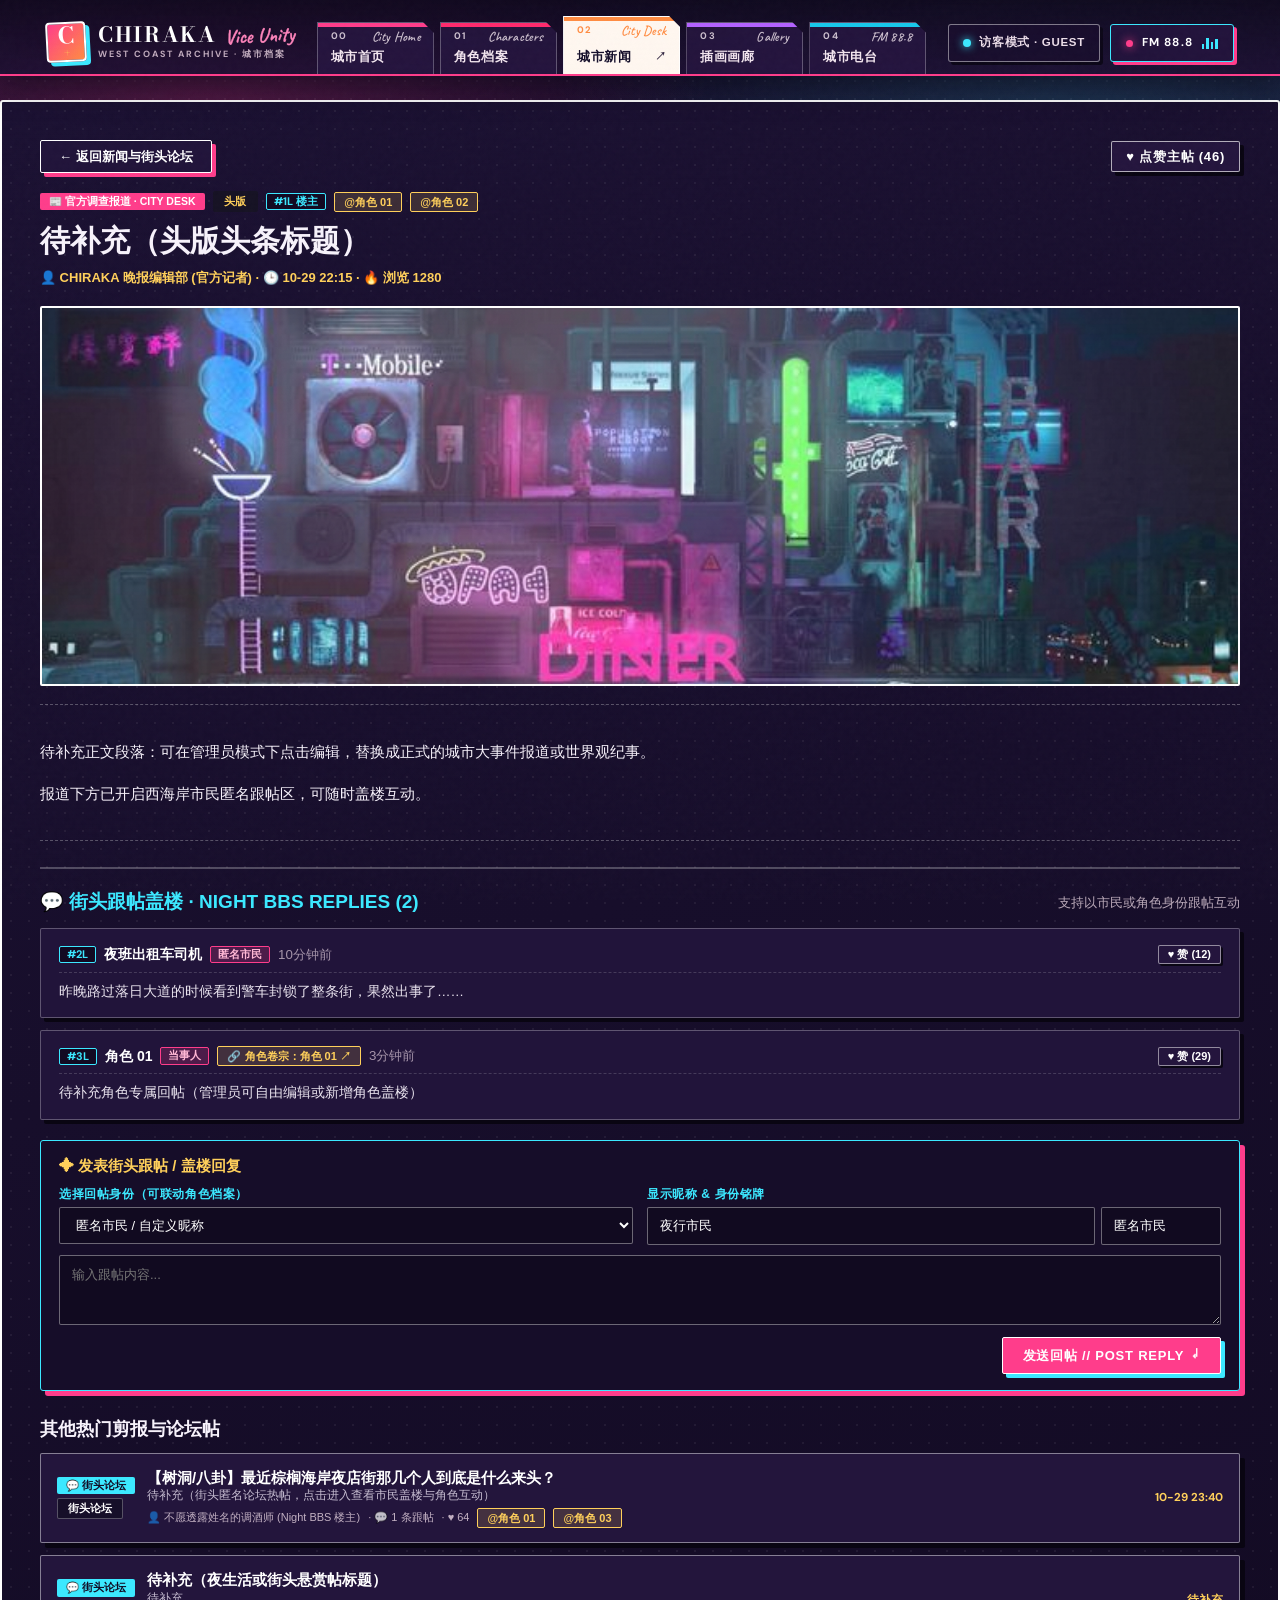
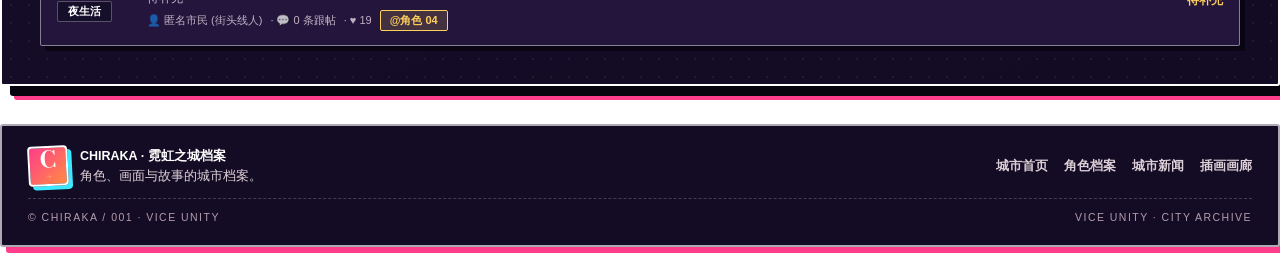
==== commit f1b9af98: "字体自托管 + 首页档案轮播 + 图片拖拽上传 字体：不再依赖 Google Fonts CDN，7 个 latin 子集 woff2 存进 assets/fonts（253KB），       可变" ====
--- a/article.html
+++ b/article.html
@@ -6,9 +6,7 @@
   <meta name="theme-color" content="#120b24">
   <meta name="description" content="CHIRAKA 城市新闻报道详情。">
   <title>报道详情 · CHIRAKA</title>
-  <link rel="preconnect" href="https://fonts.googleapis.com">
-  <link rel="preconnect" href="https://fonts.gstatic.com" crossorigin>
-  <link href="https://fonts.googleapis.com/css2?family=Alex+Brush&family=Bodoni+Moda:ital,opsz,wght@0,6..96,500;0,6..96,700;1,6..96,500&family=Caveat:wght@500;600;700&family=DM+Sans:ital,wght@0,400;0,500;0,700;1,400&family=Great+Vibes&family=Noto+Sans+SC:wght@300;400;500;700;900&display=swap" rel="stylesheet">
+  <link rel="stylesheet" href="styles-fonts.css">
   <link rel="stylesheet" href="styles.css">
   <link rel="stylesheet" href="styles-v3.css">
   <script src="data.js" defer></script>
@@ -130,9 +128,9 @@
               <div class="form-field" style="margin-top:12px">
                 <label for="admin-pass-input">
                   <span>管理员通行口令</span>
-                  <button type="button" id="fill-default-pass-btn" style="color:var(--gold);font-size:11px;text-decoration:underline">填入默认: chiraka888</button>
+                  <button type="button" id="fill-default-pass-btn" style="color:var(--gold);font-size:11px;text-decoration:underline">填入已保存口令</button>
                 </label>
-                <input class="form-input" id="admin-pass-input" type="password" placeholder="请输入管理员口令 (默认 chiraka888)" autocomplete="off">
+                <input class="form-input" id="admin-pass-input" type="password" placeholder="请输入管理员口令" autocomplete="off">
                 <small id="auth-error-msg" style="color:#ff5c8a;font-weight:700;min-height:16px"></small>
               </div>
             </div>
--- a/styles-fonts.css
+++ b/styles-fonts.css
@@ -0,0 +1,61 @@
+/* ==========================================================================
+   CHIRAKA · 本地字体（自托管，不依赖 Google Fonts CDN）
+   仅含 latin 子集（约 430KB）；中文与符号走系统字体栈
+   同一文件的多个字重合并成 font-weight 区间（可变字体按轴取值）
+   ========================================================================== */
+@font-face {
+  font-family: 'Alex Brush';
+  font-style: normal;
+  font-weight: 400;
+  font-display: swap;
+  src: url("assets/fonts/alex-brush-400-400.woff2") format('woff2');
+  unicode-range: U+0000-00FF, U+0131, U+0152-0153, U+02BB-02BC, U+02C6, U+02DA, U+02DC, U+0304, U+0308, U+0329, U+2000-206F, U+20AC, U+2122, U+2191, U+2193, U+2212, U+2215, U+FEFF, U+FFFD;
+}
+@font-face {
+  font-family: 'Bodoni Moda';
+  font-style: italic;
+  font-weight: 400 700;
+  font-display: swap;
+  src: url("assets/fonts/bodoni-moda-italic-400-700.woff2") format('woff2');
+  unicode-range: U+0000-00FF, U+0131, U+0152-0153, U+02BB-02BC, U+02C6, U+02DA, U+02DC, U+0304, U+0308, U+0329, U+2000-206F, U+20AC, U+2122, U+2191, U+2193, U+2212, U+2215, U+FEFF, U+FFFD;
+}
+@font-face {
+  font-family: 'Bodoni Moda';
+  font-style: normal;
+  font-weight: 400 700;
+  font-display: swap;
+  src: url("assets/fonts/bodoni-moda-400-700.woff2") format('woff2');
+  unicode-range: U+0000-00FF, U+0131, U+0152-0153, U+02BB-02BC, U+02C6, U+02DA, U+02DC, U+0304, U+0308, U+0329, U+2000-206F, U+20AC, U+2122, U+2191, U+2193, U+2212, U+2215, U+FEFF, U+FFFD;
+}
+@font-face {
+  font-family: 'Caveat';
+  font-style: normal;
+  font-weight: 500 700;
+  font-display: swap;
+  src: url("assets/fonts/caveat-500-700.woff2") format('woff2');
+  unicode-range: U+0000-00FF, U+0131, U+0152-0153, U+02BB-02BC, U+02C6, U+02DA, U+02DC, U+0304, U+0308, U+0329, U+2000-206F, U+20AC, U+2122, U+2191, U+2193, U+2212, U+2215, U+FEFF, U+FFFD;
+}
+@font-face {
+  font-family: 'DM Sans';
+  font-style: italic;
+  font-weight: 400;
+  font-display: swap;
+  src: url("assets/fonts/dm-sans-italic-400-400.woff2") format('woff2');
+  unicode-range: U+0000-00FF, U+0131, U+0152-0153, U+02BB-02BC, U+02C6, U+02DA, U+02DC, U+0304, U+0308, U+0329, U+2000-206F, U+20AC, U+2122, U+2191, U+2193, U+2212, U+2215, U+FEFF, U+FFFD;
+}
+@font-face {
+  font-family: 'DM Sans';
+  font-style: normal;
+  font-weight: 400 700;
+  font-display: swap;
+  src: url("assets/fonts/dm-sans-400-700.woff2") format('woff2');
+  unicode-range: U+0000-00FF, U+0131, U+0152-0153, U+02BB-02BC, U+02C6, U+02DA, U+02DC, U+0304, U+0308, U+0329, U+2000-206F, U+20AC, U+2122, U+2191, U+2193, U+2212, U+2215, U+FEFF, U+FFFD;
+}
+@font-face {
+  font-family: 'Great Vibes';
+  font-style: normal;
+  font-weight: 400;
+  font-display: swap;
+  src: url("assets/fonts/great-vibes-400-400.woff2") format('woff2');
+  unicode-range: U+0000-00FF, U+0131, U+0152-0153, U+02BB-02BC, U+02C6, U+02DA, U+02DC, U+0304, U+0308, U+0329, U+2000-206F, U+20AC, U+2122, U+2191, U+2193, U+2212, U+2215, U+FEFF, U+FFFD;
+}
--- a/styles-v3.css
+++ b/styles-v3.css
@@ -2199,3 +2199,133 @@
 .rim-pulse-arc-2 {
   animation: dashMarch 14s linear infinite reverse;
 }
+
+/* ==========================================================================
+   RC-1 字体渲染加固：自托管字体 + 细笔画不断线（低 DPI / Edge 平板）
+   ========================================================================== */
+html { -webkit-text-size-adjust: 100%; text-size-adjust: 100%; }
+
+/* 可变字体按轴取值，禁掉浏览器伪造粗体，避免细笔画被挤成缺口 */
+.summer-intro h1,
+.intro-script,
+.sheet-signature-en,
+.brand-script-sub,
+.drawer-top-script,
+.brand-copy strong,
+.hero-motto-card {
+  font-synthesis: none;
+}
+
+/* 极细字体（Bodoni 的大标题发丝笔画、Great Vibes 的单线手写）补一层极薄描边，
+   让细处在低分图像素栅格化时不至于断掉 */
+.summer-intro h1 {
+  -webkit-text-stroke: 0.6px rgba(255, 255, 255, 0.42);
+  paint-order: stroke fill;
+}
+.intro-script,
+.sheet-signature-en,
+.brand-script-sub,
+.drawer-top-script {
+  -webkit-text-stroke: 0.35px currentColor;
+  paint-order: stroke fill;
+}
+
+/* ==========================================================================
+   RC-2 首页档案轮播：线索按钮上的进度条 + 暂停态
+   ========================================================================== */
+.board-clue-switcher { --home-carousel-ms: 6500ms; }
+.board-clue-btn { position: relative; overflow: visible; }
+.board-clue-btn::after {
+  content: "";
+  position: absolute;
+  left: 2px;
+  right: 2px;
+  bottom: -3px;
+  height: 2px;
+  border-radius: 2px;
+  background: linear-gradient(90deg, var(--gold), var(--pink));
+  transform: scaleX(0);
+  transform-origin: left center;
+  opacity: 0;
+  pointer-events: none;
+}
+.board-clue-btn.is-active::after {
+  opacity: 1;
+  animation: homeClueProgress var(--home-carousel-ms, 6500ms) linear forwards;
+}
+.board-clue-switcher.is-paused .board-clue-btn.is-active::after {
+  animation-play-state: paused;
+}
+@keyframes homeClueProgress {
+  from { transform: scaleX(0); }
+  to { transform: scaleX(1); }
+}
+@media (prefers-reduced-motion: reduce) {
+  .board-clue-btn.is-active::after { animation: none; opacity: 0.5; transform: scaleX(1); }
+}
+
+/* ==========================================================================
+   RC-3 图片拖拽上传区（平板友好：大点击区 + 明显落点反馈）
+   ========================================================================== */
+.upload-drop-zone {
+  position: relative;
+  display: flex;
+  flex: 1 1 260px;
+  align-items: center;
+  gap: 8px;
+  min-height: 56px;
+  padding: 10px 16px;
+  border: 1.5px dashed rgba(60, 232, 255, 0.55);
+  border-radius: 3px;
+  background: rgba(60, 232, 255, 0.06);
+  color: rgba(255, 240, 250, 0.9);
+  font: 600 12px/1.2 var(--cn);
+  cursor: pointer;
+  transition: background 0.16s ease, border-color 0.16s ease, color 0.16s ease;
+  -webkit-tap-highlight-color: transparent;
+  touch-action: manipulation;
+}
+.upload-drop-zone small {
+  font-weight: 400;
+  font-size: 11px;
+  opacity: 0.7;
+}
+.upload-drop-zone:hover {
+  background: rgba(60, 232, 255, 0.14);
+  border-color: var(--cyan);
+}
+.upload-drop-zone.is-dragover {
+  border-color: var(--gold);
+  border-style: solid;
+  background: rgba(255, 208, 91, 0.18);
+  color: #fff;
+  box-shadow: 0 0 0 3px rgba(255, 208, 91, 0.25), inset 0 0 22px rgba(255, 208, 91, 0.18);
+}
+.upload-drop-zone.is-has-file {
+  border-color: rgba(56, 242, 184, 0.75);
+  background: rgba(56, 242, 184, 0.12);
+}
+.upload-drop-zone .drop-inner {
+  display: inline-flex;
+  align-items: center;
+  gap: 8px;
+  justify-content: center;
+}
+.upload-drop-zone .drop-badge {
+  flex: 0 0 auto;
+  font-size: 15px;
+}
+.upload-drop-zone .drop-text {
+  flex: 0 0 auto;
+}
+
+/* 平板 / 窄屏：落点区独占一行，做成更大的触摸目标 */
+@media (max-width: 1100px) {
+  .upload-drop-zone {
+    flex: 1 1 100%;
+    min-height: 64px;
+    justify-content: center;
+    text-align: center;
+  }
+
+}
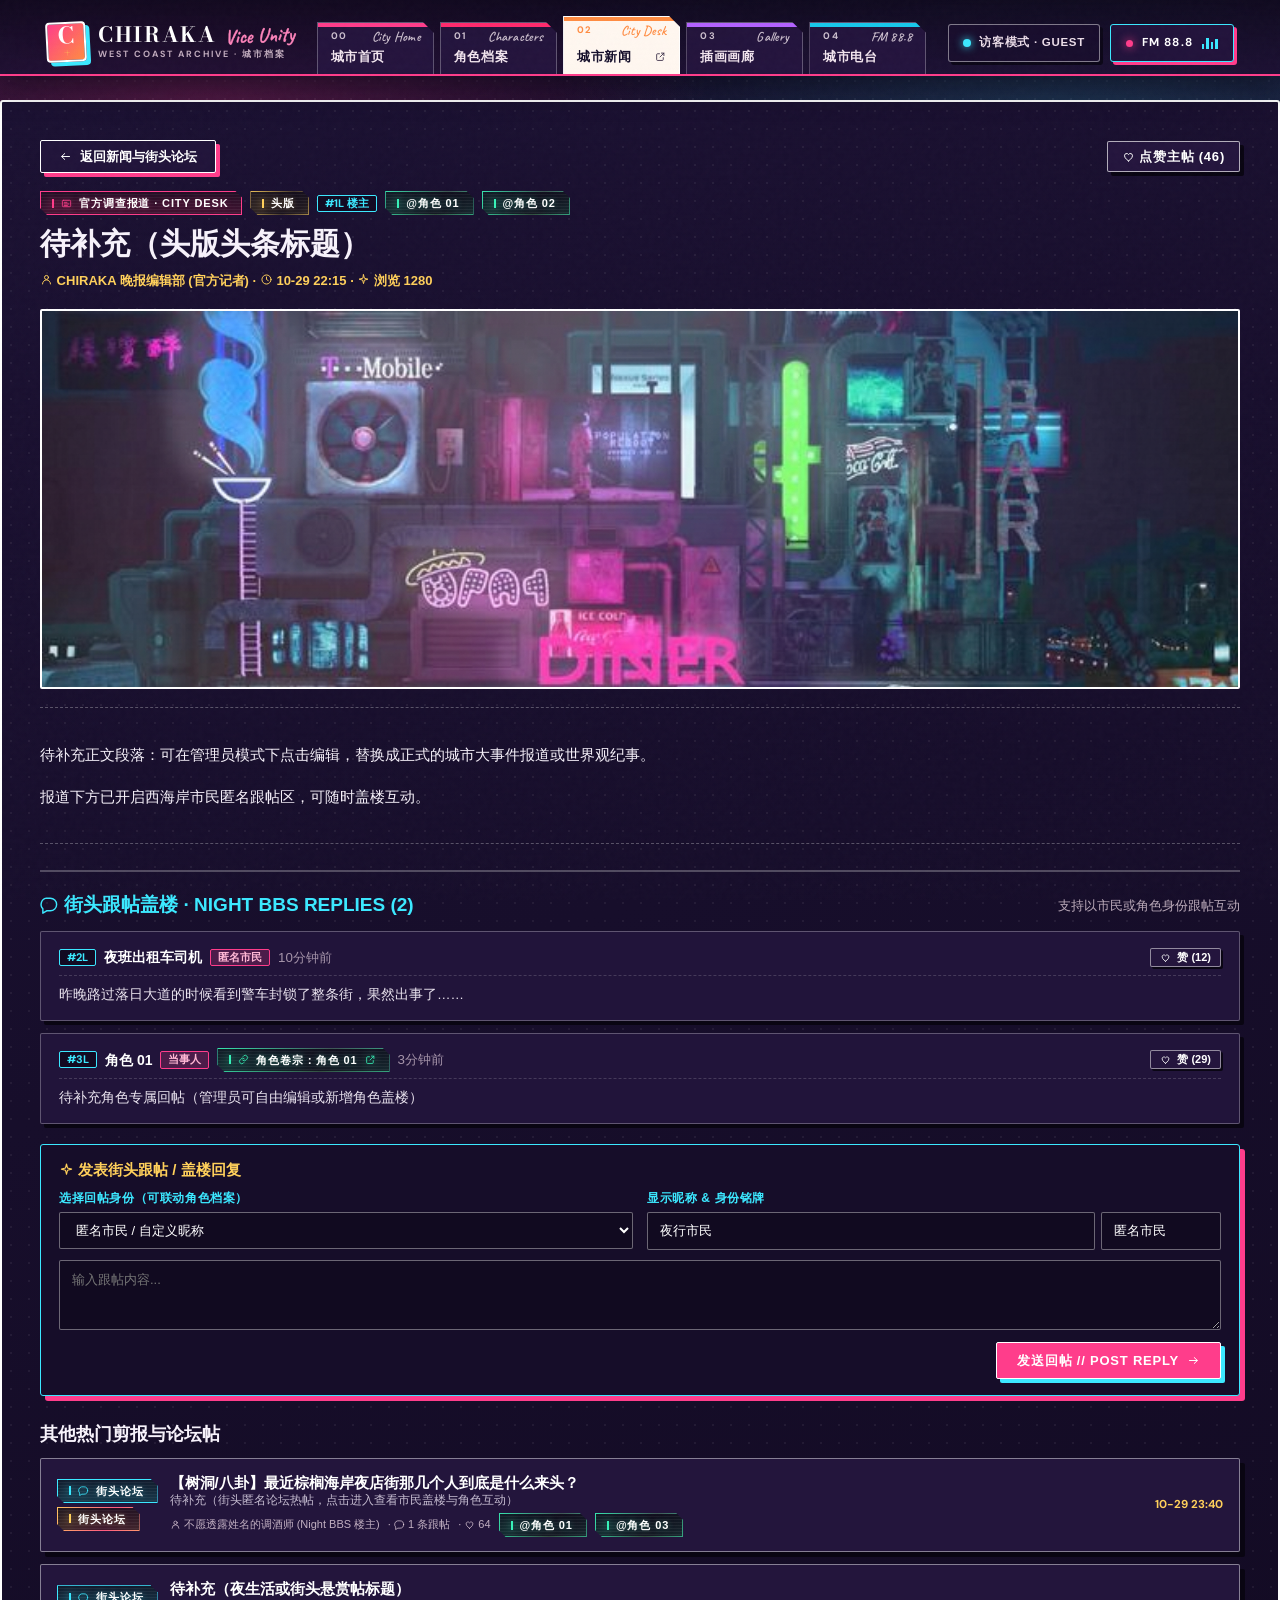
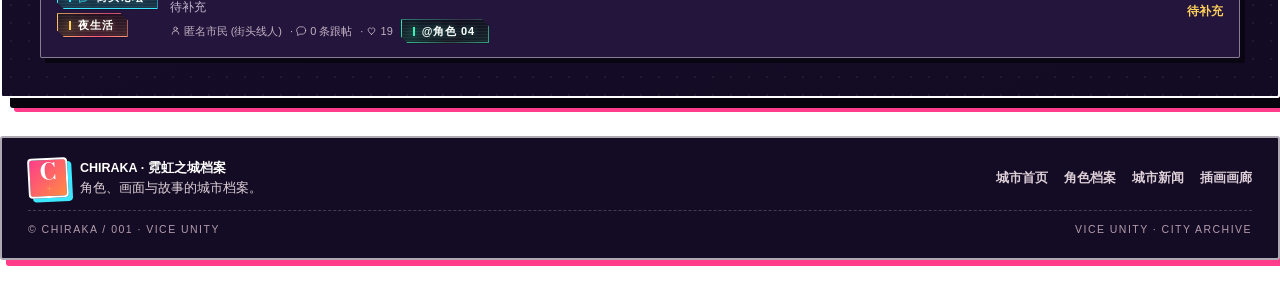
==== commit 449e77da: "feat: 图标统一为内联 SVG，新闻徽章改为游戏 HUD 切角样式 - 全站图标从 emoji/字体符号改为内联 SVG，跨设备渲染一致 - 新增 ICON_PATHS 与 icon() 工具，H" ====
--- a/article.html
+++ b/article.html
@@ -27,23 +27,23 @@
     <nav class="main-nav top-drawer-nav" aria-label="城市主导航">
       <a class="nav-drawer-tab" href="index.html" data-theme="home" data-nav-key="home">
         <span class="nav-tab-top"><span>00</span><span class="nav-tab-script">City Home</span></span>
-        <span class="nav-tab-main"><strong>城市首页</strong><span class="nav-tab-enter-hint">↗</span></span>
+        <span class="nav-tab-main"><strong>城市首页</strong><span class="nav-tab-enter-hint"><svg class="icon" viewBox="0 0 24 24" fill="none" stroke="currentColor" stroke-width="1.8" stroke-linecap="round" stroke-linejoin="round" aria-hidden="true" focusable="false"><path d="M14 4.6h5.4V10"/><path d="M19.4 4.6L11 13"/><path d="M18 14.4v4.2a2 2 0 0 1-2 2H5.6a2 2 0 0 1-2-2V8a2 2 0 0 1 2-2h4.2"/></svg></span></span>
       </a>
       <a class="nav-drawer-tab" href="characters.html" data-theme="rose" data-nav-key="characters">
         <span class="nav-tab-top"><span>01</span><span class="nav-tab-script">Characters</span></span>
-        <span class="nav-tab-main"><strong>角色档案</strong><span class="nav-tab-enter-hint">↗</span></span>
+        <span class="nav-tab-main"><strong>角色档案</strong><span class="nav-tab-enter-hint"><svg class="icon" viewBox="0 0 24 24" fill="none" stroke="currentColor" stroke-width="1.8" stroke-linecap="round" stroke-linejoin="round" aria-hidden="true" focusable="false"><path d="M14 4.6h5.4V10"/><path d="M19.4 4.6L11 13"/><path d="M18 14.4v4.2a2 2 0 0 1-2 2H5.6a2 2 0 0 1-2-2V8a2 2 0 0 1 2-2h4.2"/></svg></span></span>
       </a>
       <a class="nav-drawer-tab is-active" href="news.html" data-theme="peach" data-nav-key="news" aria-current="page">
         <span class="nav-tab-top"><span>02</span><span class="nav-tab-script">City Desk</span></span>
-        <span class="nav-tab-main"><strong>城市新闻</strong><span class="nav-tab-enter-hint">↗</span></span>
+        <span class="nav-tab-main"><strong>城市新闻</strong><span class="nav-tab-enter-hint"><svg class="icon" viewBox="0 0 24 24" fill="none" stroke="currentColor" stroke-width="1.8" stroke-linecap="round" stroke-linejoin="round" aria-hidden="true" focusable="false"><path d="M14 4.6h5.4V10"/><path d="M19.4 4.6L11 13"/><path d="M18 14.4v4.2a2 2 0 0 1-2 2H5.6a2 2 0 0 1-2-2V8a2 2 0 0 1 2-2h4.2"/></svg></span></span>
       </a>
       <a class="nav-drawer-tab" href="gallery.html" data-theme="lilac" data-nav-key="gallery">
         <span class="nav-tab-top"><span>03</span><span class="nav-tab-script">Gallery</span></span>
-        <span class="nav-tab-main"><strong>插画画廊</strong><span class="nav-tab-enter-hint">↗</span></span>
+        <span class="nav-tab-main"><strong>插画画廊</strong><span class="nav-tab-enter-hint"><svg class="icon" viewBox="0 0 24 24" fill="none" stroke="currentColor" stroke-width="1.8" stroke-linecap="round" stroke-linejoin="round" aria-hidden="true" focusable="false"><path d="M14 4.6h5.4V10"/><path d="M19.4 4.6L11 13"/><path d="M18 14.4v4.2a2 2 0 0 1-2 2H5.6a2 2 0 0 1-2-2V8a2 2 0 0 1 2-2h4.2"/></svg></span></span>
       </a>
       <a class="nav-drawer-tab" href="radio.html" data-theme="aqua" data-nav-key="radio">
         <span class="nav-tab-top"><span>04</span><span class="nav-tab-script">FM 88.8</span></span>
-        <span class="nav-tab-main"><strong>城市电台</strong><span class="nav-tab-enter-hint">↗</span></span>
+        <span class="nav-tab-main"><strong>城市电台</strong><span class="nav-tab-enter-hint"><svg class="icon" viewBox="0 0 24 24" fill="none" stroke="currentColor" stroke-width="1.8" stroke-linecap="round" stroke-linejoin="round" aria-hidden="true" focusable="false"><path d="M14 4.6h5.4V10"/><path d="M19.4 4.6L11 13"/><path d="M18 14.4v4.2a2 2 0 0 1-2 2H5.6a2 2 0 0 1-2-2V8a2 2 0 0 1 2-2h4.2"/></svg></span></span>
       </a>
     </nav>
     <div class="header-tools">
@@ -62,15 +62,15 @@
   <div class="admin-bar" id="admin-bar" role="region" aria-label="管理员工作台">
     <div class="admin-bar-inner">
       <div class="admin-bar-status">
-        <span class="admin-badge-pill">✦ ADMIN CLEARANCE</span>
-        <span id="admin-sync-indicator">☁ 数据与框架已分离 · 修改自动同步</span>
-        <button class="admin-pending-pill" id="admin-pending-btn" type="button">📋 待补充项：<b id="admin-pending-count">0</b> 处（点击查看）</button>
+        <span class="admin-badge-pill"><svg class="icon" viewBox="0 0 24 24" fill="none" stroke="currentColor" stroke-width="1.8" stroke-linecap="round" stroke-linejoin="round" aria-hidden="true" focusable="false"><path d="M12 3.2l1.7 6.5 6.5 1.7-6.5 1.7-1.7 6.5-1.7-6.5L3.8 11.4l6.5-1.7z"/></svg> ADMIN CLEARANCE</span>
+        <span id="admin-sync-indicator"><svg class="icon" viewBox="0 0 24 24" fill="none" stroke="currentColor" stroke-width="1.8" stroke-linecap="round" stroke-linejoin="round" aria-hidden="true" focusable="false"><path d="M7.2 18.4a4.2 4.2 0 0 1 .6-8.4 6.1 6.1 0 0 1 11.6 1.7 3.6 3.6 0 0 1-.6 6.7z"/></svg> 修改自动同步到云端</span>
+        <button class="admin-pending-pill" id="admin-pending-btn" type="button"><svg class="icon" viewBox="0 0 24 24" fill="none" stroke="currentColor" stroke-width="1.8" stroke-linecap="round" stroke-linejoin="round" aria-hidden="true" focusable="false"><rect x="8" y="3" width="8" height="4" rx="1.2"/><path d="M8 5H6a2 2 0 0 0-2 2v13a2 2 0 0 0 2 2h12a2 2 0 0 0 2-2V7a2 2 0 0 0-2-2h-2"/><path d="M9 12h6M9 16h4"/></svg><span>待补充项：<b id="admin-pending-count">0</b> 处（点击查看）</span></button>
       </div>
       <div class="admin-bar-actions">
         <button class="admin-tool-btn is-primary" id="admin-quick-add-btn" type="button">+ 新增内容</button>
-        <button class="admin-tool-btn is-gold" id="admin-backup-btn" type="button">⚙ 数据接口与备份</button>
-        <button class="admin-tool-btn is-danger" id="admin-reset-btn" type="button">↺ 恢复默认</button>
-        <button class="admin-tool-btn" id="admin-logout-btn" type="button">⇄ 切回访客模式</button>
+        <button class="admin-tool-btn is-gold" id="admin-backup-btn" type="button"><svg class="icon" viewBox="0 0 24 24" fill="none" stroke="currentColor" stroke-width="1.8" stroke-linecap="round" stroke-linejoin="round" aria-hidden="true" focusable="false"><circle cx="12" cy="12" r="3.2"/><path d="M12 2.6v3M12 18.4v3M2.6 12h3M18.4 12h3M5.2 5.2l2.1 2.1M16.7 16.7l2.1 2.1M18.8 5.2l-2.1 2.1M7.3 16.7l-2.1 2.1"/></svg><span>云端同步设置</span></button>
+        <button class="admin-tool-btn is-danger" id="admin-reset-btn" type="button"><svg class="icon" viewBox="0 0 24 24" fill="none" stroke="currentColor" stroke-width="1.8" stroke-linecap="round" stroke-linejoin="round" aria-hidden="true" focusable="false"><path d="M3.5 10.5h10.5a5 5 0 0 1 0 10H8"/><path d="M7.5 6.5l-4 4 4 4"/></svg><span>恢复默认</span></button>
+        <button class="admin-tool-btn" id="admin-logout-btn" type="button"><svg class="icon" viewBox="0 0 24 24" fill="none" stroke="currentColor" stroke-width="1.8" stroke-linecap="round" stroke-linejoin="round" aria-hidden="true" focusable="false"><path d="M4.6 8.5h12.8"/><path d="M14 5l3.6 3.5-3.6 3.5"/><path d="M19.4 15.5H6.6"/><path d="M10 12l-3.6 3.5L10 19"/></svg><span>切回访客模式</span></button>
       </div>
     </div>
   </div>
@@ -117,7 +117,7 @@
               <h3>访客浏览模式</h3>
               <p>无需通行口令，以沉浸式只读视角浏览 CHIRAKA 城市首页、人物卷宗、新闻剪报、插画画廊与 FM 88.8 黑胶电台，自动隐藏所有编辑按钮。</p>
             </div>
-            <button class="button button-ghost" id="switch-guest-btn" type="button" style="justify-content:center;width:100%"><span>进入访客浏览模式</span><b>→</b></button>
+            <button class="button button-ghost" id="switch-guest-btn" type="button" style="justify-content:center;width:100%"><span>进入访客浏览模式</span><b><svg class="icon" viewBox="0 0 24 24" fill="none" stroke="currentColor" stroke-width="1.8" stroke-linecap="round" stroke-linejoin="round" aria-hidden="true" focusable="false"><path d="M4.6 12h14.2"/><path d="M13.4 6.6L19.2 12l-5.8 5.4"/></svg></b></button>
           </div>
 
           <div class="auth-card admin-card" id="auth-admin-card">
@@ -134,7 +134,7 @@
                 <small id="auth-error-msg" style="color:#ff5c8a;font-weight:700;min-height:16px"></small>
               </div>
             </div>
-            <button class="button button-primary" id="login-admin-btn" type="button" style="justify-content:center;width:100%"><span>验证并开启管理员模式</span><b>✦</b></button>
+            <button class="button button-primary" id="login-admin-btn" type="button" style="justify-content:center;width:100%"><span>验证并开启管理员模式</span><b><svg class="icon" viewBox="0 0 24 24" fill="none" stroke="currentColor" stroke-width="1.8" stroke-linecap="round" stroke-linejoin="round" aria-hidden="true" focusable="false"><path d="M12 3.2l1.7 6.5 6.5 1.7-6.5 1.7-1.7 6.5-1.7-6.5L3.8 11.4l6.5-1.7z"/></svg></b></button>
           </div>
         </div>
       </div>
@@ -156,7 +156,7 @@
         <div id="editor-foot-left"></div>
         <div style="display:flex;gap:10px;margin-left:auto">
           <button class="button button-ghost" type="button" data-close-dialog>取消</button>
-          <button class="button button-primary" id="editor-save-btn" type="submit"><span>保存修改</span><b>✓</b></button>
+          <button class="button button-primary" id="editor-save-btn" type="submit"><span>保存修改</span><b><svg class="icon" viewBox="0 0 24 24" fill="none" stroke="currentColor" stroke-width="1.8" stroke-linecap="round" stroke-linejoin="round" aria-hidden="true" focusable="false"><path d="M4.5 12.6l5 5L19.8 7"/></svg></b></button>
         </div>
       </footer>
     </form>
@@ -174,7 +174,7 @@
       </header>
       <div class="modal-body" id="data-dialog-body"></div>
       <footer class="modal-foot">
-        <span style="font-size:12px;color:rgba(255,235,245,0.7)">提示：所有修改会自动保存在浏览器本地，也可随时导出为 data.js 覆盖原文件。</span>
+        <span style="font-size:12px;color:rgba(255,235,245,0.7)">提示：保存后会自动同步到云端，访客刷新即可看到。</span>
         <button class="button button-ghost" type="button" data-close-dialog>关闭窗口</button>
       </footer>
     </div>
--- a/styles-v3.css
+++ b/styles-v3.css
@@ -2328,4 +2328,260 @@
     text-align: center;
   }
 
-}+}
+/* ==========================================================================
+   RC-4 立绘 / 插图自适应：整张原图完整显示，不裁切、不变形
+   ========================================================================== */
+.character-art,
+.tile-art,
+.dossier-portrait,
+.appearance-thumb-visual {
+  overflow: hidden;
+}
+
+/* 立绘：整张塞进画框，多余空间露底色（不切头、不切脚） */
+.character-art .art-img,
+.dossier-portrait .art-img,
+.appearance-thumb-visual .art-img,
+.appearance-thumb-visual img {
+  position: absolute;
+  inset: 0;
+  width: 100%;
+  height: 100%;
+  object-fit: contain;
+  object-position: center center;
+  display: block;
+}
+
+/* 画廊：改成瀑布流（多列），每格高度跟着自己图片走，不留空洞 */
+.gallery-grid {
+  display: block;
+  columns: 320px;
+  column-gap: 16px;
+  grid-auto-rows: auto;
+}
+.gallery-tile {
+  display: flex;
+  break-inside: avoid;
+  page-break-inside: avoid;
+  margin: 0 0 16px;
+  width: 100%;
+}
+.gallery-tile.span-wide,
+.gallery-tile.span-tall {
+  grid-column: auto;
+  grid-row: auto;
+}
+.gallery-tile:hover { transform: translate(-2px, -2px); }
+.gallery-tile .tile-art { flex: 0 0 auto; }
+
+.tile-art .art-img {
+  position: static;
+  width: 100%;
+  height: auto;
+  object-fit: contain;
+  object-position: center center;
+  display: block;
+}
+
+/* 占位格与图片未加载时都保留高度，避免塌成一条线 */
+.tile-art {
+  min-height: 200px;
+}
+.tile-art:not(.has-image) {
+  display: grid;
+  place-items: center;
+}
+.tile-art:not(.has-image)::before {
+  content: "";
+  position: absolute;
+  inset: 0;
+}
+
+/* 大图查看：同样整张显示 */
+.lightbox-art {
+  position: relative;
+  overflow: hidden;
+  background: rgba(10, 5, 20, 0.85);
+}
+.lightbox-art .art-img,
+.lightbox-art.tile-art .art-img {
+  position: static;
+  width: 100%;
+  height: auto;
+  max-height: 78vh;
+  object-fit: contain;
+}
+/* ==========================================================================
+   RC-5 右下角保存状态角标（单主看"已保存 + 时间"安心）
+   ========================================================================== */
+.sync-status-pill {
+  position: fixed;
+  right: 18px;
+  bottom: 18px;
+  z-index: 70;
+  display: inline-flex;
+  align-items: center;
+  gap: 6px;
+  max-width: min(78vw, 320px);
+  padding: 7px 13px;
+  border-radius: 999px;
+  font: 600 11.5px/1.25 var(--cn);
+  letter-spacing: 0.02em;
+  color: rgba(255, 245, 252, 0.94);
+  background: linear-gradient(135deg, rgba(28, 16, 46, 0.94), rgba(44, 22, 68, 0.94));
+  border: 1px solid rgba(255, 255, 255, 0.22);
+  box-shadow: 0 8px 22px rgba(6, 2, 14, 0.5);
+  backdrop-filter: blur(14px);
+  pointer-events: none;
+  opacity: 0;
+  transform: translateY(8px);
+  transition: opacity 0.22s ease, transform 0.22s ease, border-color 0.22s ease;
+}
+.sync-status-pill.is-visible {
+  opacity: 1;
+  transform: translateY(0);
+}
+.sync-status-pill.is-saving {
+  border-color: rgba(60, 232, 255, 0.6);
+  color: #bff5ff;
+}
+.sync-status-pill.is-ok {
+  border-color: rgba(56, 242, 184, 0.55);
+  color: #d6fff1;
+}
+.sync-status-pill.is-local {
+  border-color: rgba(255, 208, 91, 0.55);
+  color: #fff0c9;
+}
+.sync-status-pill.is-fail {
+  border-color: rgba(255, 61, 139, 0.7);
+  color: #ffd8e7;
+}
+
+@media (max-width: 700px) {
+  .sync-status-pill {
+    right: 12px;
+    bottom: 12px;
+    font-size: 11px;
+    padding: 6px 11px;
+  }
+}
+/* ==========================================================================
+   RC-6 统一图标：内联 SVG，不依赖 emoji 字体（跨设备一致）
+   ========================================================================== */
+.icon {
+  display: inline-block;
+  width: 1em;
+  height: 1em;
+  flex: 0 0 auto;
+  vertical-align: -0.13em;
+  overflow: visible;
+}
+.icon--lg { width: 1.2em; height: 1.2em; }
+.icon--sm { width: 0.82em; height: 0.82em; }
+
+/* 按钮里图标与文字之间留一点缝 */
+button .icon + span,
+label .icon + span,
+.admin-tool-btn .icon,
+.preset-chip .icon {
+  margin-right: 0.42em;
+}
+.admin-tool-btn,
+.preset-chip,
+.upload-file-label,
+.netease-playlist-btn {
+  display: inline-flex;
+  align-items: center;
+  justify-content: center;
+  gap: 0.15em;
+}
+
+/* 花色等符号强制文字呈现，避免安卓/部分浏览器变成彩色 emoji */
+.suit-glyph,
+.sheet-pill,
+.tile-mark,
+.art-number,
+.rpm-pill,
+.rank-badge {
+  font-variant-emoji: text;
+}
+
+/* RC-7 城市新闻 / 论坛徽章：游戏 HUD 切角标签（替换旧圆角实心徽章，避免 emoji 观感） */
+.post-type-badge.is-news,
+.post-type-badge.is-forum,
+.story-tag,
+.news-row-tag,
+.char-link-pill {
+  --hud-rgb: 255, 208, 91;
+  position: relative;
+  display: inline-flex;
+  align-items: center;
+  gap: 7px;
+  padding: 5px 13px 5px 11px;
+  border: 1px solid transparent;
+  border-radius: 0;
+  background-image:
+    repeating-linear-gradient(180deg, rgba(255, 255, 255, 0.05) 0 1px, transparent 1px 3px),
+    linear-gradient(180deg, rgba(14, 9, 26, 0.92), rgba(14, 9, 26, 0.78)),
+    linear-gradient(118deg, rgba(var(--hud-rgb), 0.92), rgba(var(--hud-rgb), 0.2) 62%, rgba(var(--hud-rgb), 0.62));
+  background-origin: border-box;
+  background-clip: padding-box, padding-box, border-box;
+  color: #fff;
+  font: 700 11px/1.1 var(--cn);
+  letter-spacing: 0.08em;
+  white-space: nowrap;
+  clip-path: polygon(0 0, calc(100% - 7px) 0, 100% 7px, 100% 100%, 7px 100%, 0 calc(100% - 7px));
+  filter: drop-shadow(0 1px 0 rgba(0, 0, 0, 0.6));
+  text-shadow: 0 0 6px rgba(var(--hud-rgb), 0.35);
+}
+
+.post-type-badge.is-news { --hud-rgb: 255, 61, 139; }
+.post-type-badge.is-forum { --hud-rgb: 60, 232, 255; }
+.story-tag,
+.news-row-tag { --hud-rgb: 255, 208, 91; }
+.char-link-pill { --hud-rgb: 56, 242, 184; }
+
+/* 左侧 HUD 刻度条 */
+.post-type-badge.is-news::before,
+.post-type-badge.is-forum::before,
+.story-tag::before,
+.news-row-tag::before,
+.char-link-pill::before {
+  content: "";
+  flex: none;
+  width: 2px;
+  height: 9px;
+  background: rgb(var(--hud-rgb));
+  box-shadow: 0 0 8px rgba(var(--hud-rgb), 0.95);
+}
+
+.post-type-badge .icon,
+.story-tag .icon,
+.news-row-tag .icon,
+.char-link-pill .icon {
+  width: 11px;
+  height: 11px;
+  flex: none;
+  color: rgb(var(--hud-rgb));
+  filter: drop-shadow(0 0 5px rgba(var(--hud-rgb), 0.7));
+}
+
+/* 头条里那排徽章不要被文字基线拉歪 */
+.lead-body > div > .post-type-badge,
+.lead-body > div > .story-tag { vertical-align: middle; }
+
+/* 角色联动 pill 保持可点击手感 */
+.char-link-pill {
+  cursor: pointer;
+  transition: background-image 0.16s ease, transform 0.16s ease;
+}
+.char-link-pill:hover,
+.char-link-pill:focus-visible {
+  background-image:
+    repeating-linear-gradient(180deg, rgba(255, 255, 255, 0.06) 0 1px, transparent 1px 3px),
+    linear-gradient(180deg, rgba(22, 14, 38, 0.94), rgba(22, 14, 38, 0.84)),
+    linear-gradient(118deg, rgba(var(--hud-rgb), 1), rgba(var(--hud-rgb), 0.34) 62%, rgba(var(--hud-rgb), 0.8));
+  transform: translateX(1px);
+}
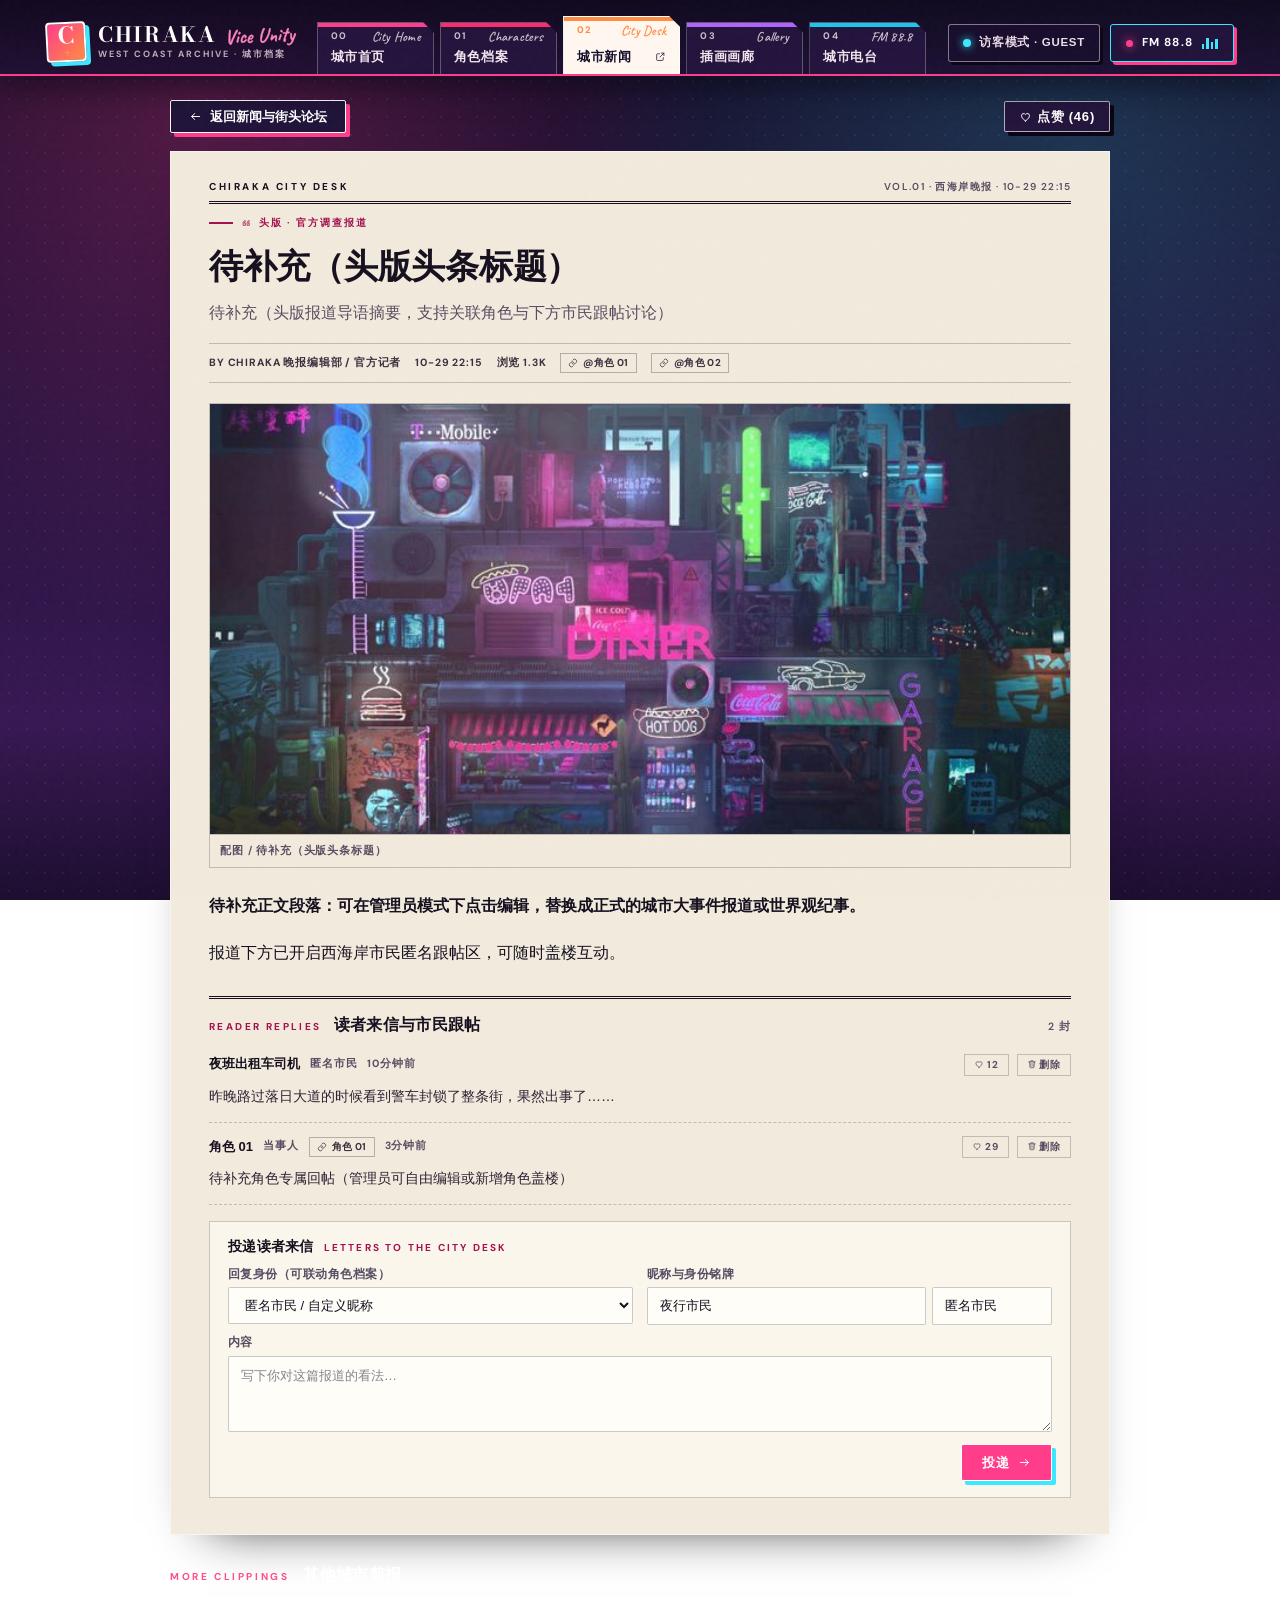
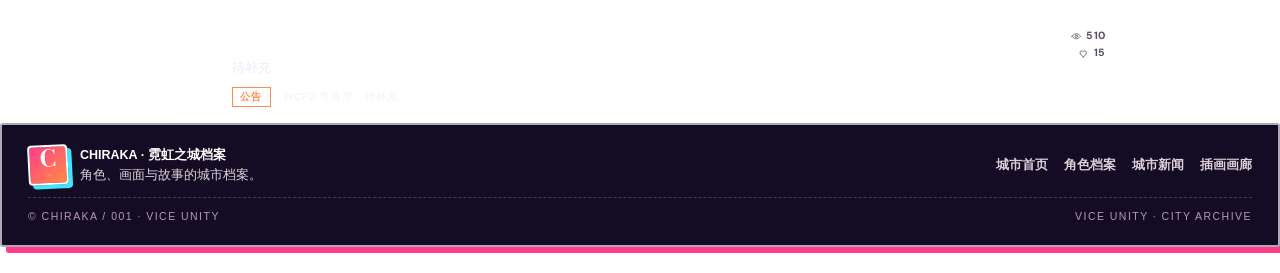
==== commit c6f37d52: "feat(news): 拆分 City Desk 与 Night BBS 两套独立展示结构 结构 - 新闻页改为 City Desk / Night BBS 两个独立区块，各自渲染，不再共用 lead" ====
--- a/article.html
+++ b/article.html
@@ -9,6 +9,7 @@
   <link rel="stylesheet" href="styles-fonts.css">
   <link rel="stylesheet" href="styles.css">
   <link rel="stylesheet" href="styles-v3.css">
+  <link rel="stylesheet" href="styles-desk.css">
   <script src="data.js" defer></script>
   <script src="app.js" defer></script>
 </head>
--- a/styles.css
+++ b/styles.css
@@ -878,75 +878,6 @@
   flex-direction: column;
 }
 
-/* News — Newspaper Clipping & Street Dispatch */
-.news-layout {
-  display: grid;
-  grid-template-columns: minmax(0, 1.1fr) minmax(0, 0.9fr);
-  gap: 22px;
-}
-.lead-story {
-  display: flex;
-  flex-direction: column;
-  border-radius: 2px;
-  overflow: hidden;
-  background: var(--newsprint);
-  color: #161224;
-  border: 2px solid #161224;
-  box-shadow: 8px 8px 0 var(--pink);
-  transform: rotate(-0.5deg);
-}
-.lead-visual {
-  aspect-ratio: 16 / 9.2;
-  display: grid;
-  place-items: center;
-  background:
-    radial-gradient(circle at 75% 24%, rgba(255, 214, 153, 0.4), transparent 50%),
-    linear-gradient(135deg, #2d164b, #7c2868, #e85d75);
-  border-bottom: 3px solid #161224;
-  font: 800 16px/1 var(--cn);
-  color: #fff;
-}
-.lead-body { padding: 20px 22px; display: flex; flex-direction: column; gap: 6px; }
-.story-tag {
-  align-self: flex-start;
-  padding: 4px 11px;
-  border-radius: 2px;
-  background: #161224;
-  color: var(--gold);
-  font: 700 11px/1.2 var(--cn);
-  letter-spacing: 0.08em;
-}
-.lead-body h2 { margin: 4px 0; font: 900 25px/1.25 var(--cn); color: #161224; }
-.news-list { display: flex; flex-direction: column; gap: 12px; }
-.news-row {
-  display: grid;
-  grid-template-columns: auto minmax(0, 1fr) auto;
-  align-items: center;
-  gap: 12px;
-  padding: 14px 16px;
-  border-radius: 2px;
-  background: #23153c;
-  border: 1.5px solid rgba(255, 255, 255, 0.45);
-  box-shadow: 5px 5px 0 #090512;
-  transition: transform 0.16s ease, border-color 0.16s ease, box-shadow 0.16s ease;
-}
-.news-row:hover {
-  transform: translate(-2px, -2px);
-  border-color: var(--cyan);
-  box-shadow: 6px 6px 0 var(--pink);
-}
-.news-row-tag {
-  padding: 4px 10px;
-  border-radius: 2px;
-  background: var(--pink);
-  color: #fff;
-  font: 700 11px/1 var(--cn);
-}
-.news-row-copy { display: flex; flex-direction: column; min-width: 0; }
-.news-row-copy strong { font: 700 15px/1.3 var(--cn); color: #fff; }
-.news-row-copy small { font: 400 12px/1.4 var(--cn); color: rgba(248, 240, 255, 0.76); }
-.news-row-date { font: 700 11.5px/1 var(--body); color: var(--gold); }
-
 /* Gallery — Luminous Sunset Split-Panel Grid */
 .gallery-grid {
   display: grid;
@@ -1295,17 +1226,12 @@
 }
 
 .character-card .admin-card-floating,
-.gallery-tile .admin-card-floating,
-.lead-story .admin-card-floating {
+.gallery-tile .admin-card-floating {
   position: absolute;
   top: 10px;
   right: 10px;
   z-index: 15;
 }
-.news-row {
-  position: relative;
-}
-
 /* Highlight "待补充" text in Admin mode so the user knows it's clickable */
 body.is-admin .is-pending-field {
   position: relative;
@@ -1602,7 +1528,7 @@
 .sheet-photo-frame,
 .current-cover,
 .dossier-portrait,
-.lead-visual {
+.cdm-lead-art {
   position: relative;
 }
 
@@ -1773,98 +1699,6 @@
 }
 
 /* News + Night BBS Forum Styles */
-.post-type-badge {
-  display: inline-flex;
-  align-items: center;
-  gap: 4px;
-  padding: 3px 9px;
-  border-radius: 2px;
-  font: 700 10.5px/1.1 var(--cn);
-}
-.post-type-badge.is-news {
-  background: var(--pink);
-  color: #fff;
-}
-.post-type-badge.is-forum {
-  background: var(--cyan);
-  color: #120b24;
-}
-.char-link-pill {
-  display: inline-flex;
-  align-items: center;
-  gap: 4px;
-  padding: 3px 9px;
-  border-radius: 2px;
-  background: rgba(255, 208, 91, 0.15);
-  border: 1px solid var(--gold);
-  color: var(--gold);
-  font: 700 11px/1.1 var(--cn);
-  cursor: pointer;
-  transition: all 0.15s ease;
-}
-.char-link-pill:hover {
-  background: var(--gold);
-  color: #140b24;
-}
-
-.bbs-comments-section {
-  margin-top: 26px;
-  padding-top: 22px;
-  border-top: 2px solid rgba(255, 255, 255, 0.25);
-}
-.bbs-floor-list {
-  display: flex;
-  flex-direction: column;
-  gap: 12px;
-  margin-bottom: 20px;
-}
-.bbs-floor-card {
-  padding: 14px 18px;
-  border-radius: 2px;
-  background: #21143a;
-  border: 1.5px solid rgba(255, 255, 255, 0.28);
-  box-shadow: 4px 4px 0 #090512;
-}
-.bbs-floor-head {
-  display: flex;
-  align-items: center;
-  justify-content: space-between;
-  gap: 10px;
-  flex-wrap: wrap;
-  margin-bottom: 8px;
-  padding-bottom: 6px;
-  border-bottom: 1px dashed rgba(255, 255, 255, 0.16);
-}
-.bbs-author-wrap {
-  display: flex;
-  align-items: center;
-  gap: 8px;
-  flex-wrap: wrap;
-}
-.bbs-floor-num {
-  padding: 2px 7px;
-  border-radius: 2px;
-  background: #120a22;
-  border: 1px solid var(--cyan);
-  color: var(--cyan);
-  font: 700 11px/1 var(--body);
-}
-.bbs-role-tag {
-  padding: 2px 7px;
-  border-radius: 2px;
-  background: rgba(255, 61, 139, 0.2);
-  border: 1px solid var(--pink);
-  color: #ffb8d5;
-  font: 600 10.5px/1.1 var(--cn);
-}
-.bbs-reply-box {
-  padding: 16px 18px;
-  border-radius: 3px;
-  background: #160d29;
-  border: 1.5px solid var(--cyan);
-  box-shadow: 5px 5px 0 var(--pink);
-}
-
 /* Streamlined Gallery Lightbox Story Box */
 .lightbox-story-card {
   margin-top: 14px;
--- a/styles-v3.css
+++ b/styles-v3.css
@@ -1382,7 +1382,6 @@
   .nav-drawer-tab { min-width: 96px; height: 46px; }
   .nav-drawer-tab.is-active { height: 50px; }
   .page-head-inner,
-  .news-layout,
   .dossier-top,
   .lightbox-grid {
     grid-template-columns: 1fr;
@@ -2507,81 +2506,3 @@
 .rank-badge {
   font-variant-emoji: text;
 }
-
-/* RC-7 城市新闻 / 论坛徽章：游戏 HUD 切角标签（替换旧圆角实心徽章，避免 emoji 观感） */
-.post-type-badge.is-news,
-.post-type-badge.is-forum,
-.story-tag,
-.news-row-tag,
-.char-link-pill {
-  --hud-rgb: 255, 208, 91;
-  position: relative;
-  display: inline-flex;
-  align-items: center;
-  gap: 7px;
-  padding: 5px 13px 5px 11px;
-  border: 1px solid transparent;
-  border-radius: 0;
-  background-image:
-    repeating-linear-gradient(180deg, rgba(255, 255, 255, 0.05) 0 1px, transparent 1px 3px),
-    linear-gradient(180deg, rgba(14, 9, 26, 0.92), rgba(14, 9, 26, 0.78)),
-    linear-gradient(118deg, rgba(var(--hud-rgb), 0.92), rgba(var(--hud-rgb), 0.2) 62%, rgba(var(--hud-rgb), 0.62));
-  background-origin: border-box;
-  background-clip: padding-box, padding-box, border-box;
-  color: #fff;
-  font: 700 11px/1.1 var(--cn);
-  letter-spacing: 0.08em;
-  white-space: nowrap;
-  clip-path: polygon(0 0, calc(100% - 7px) 0, 100% 7px, 100% 100%, 7px 100%, 0 calc(100% - 7px));
-  filter: drop-shadow(0 1px 0 rgba(0, 0, 0, 0.6));
-  text-shadow: 0 0 6px rgba(var(--hud-rgb), 0.35);
-}
-
-.post-type-badge.is-news { --hud-rgb: 255, 61, 139; }
-.post-type-badge.is-forum { --hud-rgb: 60, 232, 255; }
-.story-tag,
-.news-row-tag { --hud-rgb: 255, 208, 91; }
-.char-link-pill { --hud-rgb: 56, 242, 184; }
-
-/* 左侧 HUD 刻度条 */
-.post-type-badge.is-news::before,
-.post-type-badge.is-forum::before,
-.story-tag::before,
-.news-row-tag::before,
-.char-link-pill::before {
-  content: "";
-  flex: none;
-  width: 2px;
-  height: 9px;
-  background: rgb(var(--hud-rgb));
-  box-shadow: 0 0 8px rgba(var(--hud-rgb), 0.95);
-}
-
-.post-type-badge .icon,
-.story-tag .icon,
-.news-row-tag .icon,
-.char-link-pill .icon {
-  width: 11px;
-  height: 11px;
-  flex: none;
-  color: rgb(var(--hud-rgb));
-  filter: drop-shadow(0 0 5px rgba(var(--hud-rgb), 0.7));
-}
-
-/* 头条里那排徽章不要被文字基线拉歪 */
-.lead-body > div > .post-type-badge,
-.lead-body > div > .story-tag { vertical-align: middle; }
-
-/* 角色联动 pill 保持可点击手感 */
-.char-link-pill {
-  cursor: pointer;
-  transition: background-image 0.16s ease, transform 0.16s ease;
-}
-.char-link-pill:hover,
-.char-link-pill:focus-visible {
-  background-image:
-    repeating-linear-gradient(180deg, rgba(255, 255, 255, 0.06) 0 1px, transparent 1px 3px),
-    linear-gradient(180deg, rgba(22, 14, 38, 0.94), rgba(22, 14, 38, 0.84)),
-    linear-gradient(118deg, rgba(var(--hud-rgb), 1), rgba(var(--hud-rgb), 0.34) 62%, rgba(var(--hud-rgb), 0.8));
-  transform: translateX(1px);
-}
--- a/styles-desk.css
+++ b/styles-desk.css
@@ -0,0 +1,789 @@
+/* ==========================================================================
+   CHIRAKA · City Desk（官方新闻）与 Night BBS（街头匿名论坛）
+   本文件是新闻 / 论坛组件的唯一样式来源。
+   styles.css 与 styles-v3.css 中旧版同名规则已移除，避免同一组件被多套规则反复覆盖。
+   ========================================================================== */
+
+.news-stage,
+.article-desk,
+.article-bbs {
+  --desk-paper: #f2ebdd;
+  --desk-ink: #16101f;
+  --desk-ink-soft: #5a4d63;
+  --desk-accent: #a3124f;
+  --desk-rule: rgba(22, 16, 31, 0.22);
+
+  --bbs-panel: #130e21;
+  --bbs-panel-2: #181128;
+  --bbs-line: rgba(240, 226, 255, 0.13);
+  --bbs-text: #f4ecff;
+  --bbs-dim: rgba(228, 214, 245, 0.56);
+  --bbs-faint: rgba(232, 220, 248, 0.34);
+  --bbs-magenta: #ff4d8d;
+  --bbs-cyan: #6ad6ee;
+  --bbs-orange: #ff8a49;
+}
+
+/* ---------- 分栏标题 ---------- */
+.news-block-head {
+  display: flex;
+  align-items: baseline;
+  gap: 14px;
+  margin: 0 0 16px;
+  padding-bottom: 10px;
+  border-bottom: 1px solid var(--bbs-line);
+}
+.news-block-tag {
+  font: 800 10px/1 var(--body);
+  letter-spacing: 0.26em;
+  text-transform: uppercase;
+  color: var(--bbs-magenta);
+}
+.news-block-head--bbs .news-block-tag { color: var(--bbs-cyan); }
+.news-block-title {
+  margin: 0;
+  font: 800 16px/1.2 var(--cn);
+  color: #fff;
+  letter-spacing: 0.02em;
+}
+.news-block-count {
+  margin-left: auto;
+  font: 600 10.5px/1 var(--body);
+  letter-spacing: 0.14em;
+  text-transform: uppercase;
+  color: var(--bbs-faint);
+  white-space: nowrap;
+}
+
+.news-stage { display: flex; flex-direction: column; gap: 34px; }
+.news-stage > [hidden] { display: none; }
+
+/* Night BBS 用一层极暗的终端窗口，和纸面 City Desk 拉开距离 */
+.news-panel--bbs {
+  padding: 18px 20px 6px;
+  background: linear-gradient(180deg, rgba(10, 6, 18, 0.74), rgba(10, 6, 18, 0.46));
+  border: 1px solid rgba(240, 226, 255, 0.1);
+}
+
+/* ---------- 微型标签（细线描边，不用色块） ---------- */
+.tag-line {
+  display: inline-flex;
+  align-items: center;
+  gap: 5px;
+  padding: 2px 7px;
+  border: 1px solid currentColor;
+  border-radius: 0;
+  background: transparent;
+  font: 800 9.5px/1.5 var(--body);
+  letter-spacing: 0.14em;
+  text-transform: uppercase;
+  white-space: nowrap;
+}
+.tag-line--board { color: var(--bbs-orange); }
+.tag-line--ident { color: rgba(255, 160, 110, 0.86); border-color: rgba(255, 138, 73, 0.45); }
+.tag-line--thread { color: var(--bbs-faint); border-color: rgba(240, 226, 255, 0.18); }
+.tag-line--desk { color: var(--desk-accent); }
+
+/* ---------- City Desk：头版剪报 ---------- */
+.cdm-lead {
+  position: relative;
+  display: block;
+  padding: 20px 22px 22px;
+  background: var(--desk-paper);
+  color: var(--desk-ink);
+  border: 1px solid rgba(255, 255, 255, 0.5);
+  box-shadow: 0 22px 44px -34px rgba(0, 0, 0, 0.95);
+  text-decoration: none;
+}
+.cdm-lead-masthead {
+  display: flex;
+  align-items: center;
+  gap: 10px;
+  padding-bottom: 8px;
+  border-bottom: 3px double var(--desk-ink);
+  font: 800 10px/1 var(--body);
+  letter-spacing: 0.26em;
+  text-transform: uppercase;
+}
+.cdm-lead-vol {
+  margin-left: auto;
+  font-weight: 600;
+  letter-spacing: 0.14em;
+  color: var(--desk-ink-soft);
+}
+.cdm-lead-grid {
+  display: grid;
+  grid-template-columns: minmax(0, 0.72fr) minmax(0, 1.28fr);
+  gap: 22px;
+  padding-top: 16px;
+}
+.cdm-lead-art {
+  position: relative;
+  aspect-ratio: 16 / 11;
+  background: #e4d9c6;
+  border: 1px solid var(--desk-rule);
+  overflow: hidden;
+}
+.cdm-lead-art img {
+  display: block;
+  width: 100%;
+  height: 100%;
+  object-fit: cover;
+}
+.cdm-lead-art-empty {
+  display: grid;
+  place-items: center;
+  width: 100%;
+  height: 100%;
+  font: 800 10px/1 var(--body);
+  letter-spacing: 0.22em;
+  text-transform: uppercase;
+  color: rgba(90, 77, 99, 0.75);
+  background-image: repeating-linear-gradient(135deg, rgba(22, 16, 31, 0.055) 0 1px, transparent 1px 9px);
+}
+.cdm-copy {
+  display: flex;
+  flex-direction: column;
+  justify-content: center;
+  min-width: 0;
+  padding-left: 24px;
+  border-left: 1px solid var(--desk-rule);
+}
+.cdm-kicker {
+  display: flex;
+  align-items: center;
+  gap: 8px;
+  font: 800 10px/1 var(--body);
+  letter-spacing: 0.2em;
+  text-transform: uppercase;
+  color: var(--desk-accent);
+}
+.cdm-kicker::before {
+  content: "";
+  width: 24px;
+  height: 2px;
+  background: currentColor;
+  flex: none;
+}
+.cdm-lead h2 {
+  margin: 10px 0 8px;
+  font: 900 29px/1.24 var(--cn);
+  letter-spacing: -0.005em;
+}
+.cdm-standfirst {
+  margin: 0 0 14px;
+  font: 400 13.5px/1.75 var(--cn);
+  color: var(--desk-ink-soft);
+}
+.cdm-byline {
+  display: flex;
+  align-items: center;
+  gap: 12px;
+  flex-wrap: wrap;
+  padding-top: 10px;
+  border-top: 1px solid var(--desk-rule);
+  font: 700 10.5px/1.4 var(--body);
+  letter-spacing: 0.06em;
+  color: #3a3040;
+  text-transform: uppercase;
+}
+.cdm-lead-foot {
+  display: flex;
+  align-items: center;
+  gap: 14px;
+  flex-wrap: wrap;
+  margin-top: 12px;
+}
+.cdm-stat {
+  display: inline-flex;
+  align-items: center;
+  gap: 5px;
+  font: 700 10.5px/1 var(--body);
+  letter-spacing: 0.06em;
+  color: var(--desk-ink-soft);
+}
+.cdm-read {
+  margin-left: auto;
+  display: inline-flex;
+  align-items: center;
+  gap: 6px;
+  font: 800 10.5px/1 var(--body);
+  letter-spacing: 0.16em;
+  text-transform: uppercase;
+  color: var(--desk-accent);
+}
+.cdm-lead:hover .cdm-read { gap: 10px; }
+.cdm-lead .admin-card-floating,
+.cdm-lead-art .cover-replace-btn { z-index: 16; }
+.cdm-lead .char-link-pill {
+  border-color: rgba(22, 16, 31, 0.28);
+  color: #3a3040;
+}
+.cdm-lead .char-link-pill:hover {
+  border-color: var(--desk-accent);
+  color: var(--desk-accent);
+}
+
+/* ---------- City Desk：次级报道索引 ---------- */
+.desk-brief-list {
+  margin-top: 20px;
+  border-top: 1px solid var(--bbs-line);
+}
+.cdm-brief {
+  display: grid;
+  grid-template-columns: 44px minmax(0, 1fr) auto;
+  gap: 14px;
+  align-items: start;
+  padding: 15px 4px;
+  border-bottom: 1px solid var(--bbs-line);
+  text-decoration: none;
+  transition: background 0.16s ease;
+}
+.cdm-brief:hover { background: rgba(255, 255, 255, 0.028); }
+.cdm-brief-no {
+  padding-top: 3px;
+  font: 800 15px/1 var(--body);
+  letter-spacing: 0.06em;
+  color: rgba(255, 255, 255, 0.2);
+  transition: color 0.16s ease;
+}
+.cdm-brief:hover .cdm-brief-no { color: var(--bbs-magenta); }
+.cdm-brief-copy { min-width: 0; }
+.cdm-brief-copy strong {
+  display: block;
+  font: 700 15px/1.45 var(--cn);
+  color: #fff;
+}
+.cdm-brief-copy small {
+  display: block;
+  margin-top: 5px;
+  font: 400 12.5px/1.65 var(--cn);
+  color: var(--bbs-dim);
+}
+.cdm-brief-meta {
+  display: flex;
+  align-items: center;
+  gap: 12px;
+  flex-wrap: wrap;
+  margin-top: 8px;
+  font: 700 10px/1 var(--body);
+  letter-spacing: 0.1em;
+  text-transform: uppercase;
+  color: var(--bbs-faint);
+}
+.cdm-brief-side {
+  display: flex;
+  flex-direction: column;
+  align-items: flex-end;
+  gap: 6px;
+  font: 700 10.5px/1 var(--body);
+  color: var(--bbs-dim);
+  white-space: nowrap;
+}
+
+/* ---------- Night BBS：帖子列表 ---------- */
+.bbs-thread-list {
+  display: flex;
+  flex-direction: column;
+  border-top: 1px solid var(--bbs-line);
+}
+.bbs-thread {
+  position: relative;
+  display: grid;
+  grid-template-columns: 46px minmax(0, 1fr);
+  gap: 14px;
+  padding: 16px 16px 16px 14px;
+  border-bottom: 1px solid var(--bbs-line);
+  text-decoration: none;
+  background: transparent;
+  transition: background 0.18s ease;
+}
+.bbs-thread::before {
+  content: "";
+  position: absolute;
+  left: 0;
+  top: 14px;
+  bottom: 14px;
+  width: 2px;
+  background: var(--bbs-cyan);
+  opacity: 0;
+  transition: opacity 0.18s ease;
+}
+.bbs-thread:hover { background: rgba(255, 255, 255, 0.03); }
+.bbs-thread:hover::before { opacity: 0.85; }
+.bbs-avatar {
+  position: relative;
+  width: 46px;
+  height: 46px;
+  display: grid;
+  place-items: center;
+  background: #1b1330;
+  border: 1px solid rgba(240, 226, 255, 0.18);
+  font: 800 17px/1 var(--cn);
+  color: rgba(246, 238, 255, 0.78);
+  overflow: hidden;
+  transition: border-color 0.18s ease, color 0.18s ease;
+}
+.bbs-avatar::after {
+  content: "";
+  position: absolute;
+  inset: 0;
+  background-image: repeating-linear-gradient(180deg, rgba(255, 255, 255, 0.045) 0 1px, transparent 1px 4px);
+  pointer-events: none;
+}
+.bbs-thread:hover .bbs-avatar {
+  border-color: rgba(106, 214, 238, 0.6);
+  color: #fff;
+}
+.bbs-thread-main { min-width: 0; }
+.bbs-thread-head {
+  display: flex;
+  align-items: center;
+  gap: 8px;
+  flex-wrap: wrap;
+  font: 700 11px/1.4 var(--body);
+}
+.bbs-handle {
+  color: var(--bbs-cyan);
+  letter-spacing: 0.02em;
+}
+.bbs-time {
+  margin-left: auto;
+  font: 600 10.5px/1 var(--body);
+  letter-spacing: 0.08em;
+  color: var(--bbs-faint);
+  white-space: nowrap;
+}
+.bbs-thread-title {
+  margin: 8px 0 6px;
+  font: 700 15.5px/1.45 var(--cn);
+  color: #fff;
+}
+.bbs-thread-excerpt {
+  margin: 0;
+  font: 400 12.5px/1.65 var(--cn);
+  color: var(--bbs-dim);
+  display: -webkit-box;
+  -webkit-line-clamp: 2;
+  -webkit-box-orient: vertical;
+  overflow: hidden;
+}
+.bbs-thread-foot {
+  display: flex;
+  align-items: center;
+  gap: 14px;
+  flex-wrap: wrap;
+  margin-top: 10px;
+  font: 700 10.5px/1 var(--body);
+  letter-spacing: 0.06em;
+  color: var(--bbs-faint);
+}
+.bbs-stat {
+  display: inline-flex;
+  align-items: center;
+  gap: 5px;
+}
+
+/* ---------- 角色联动 pill（两种语境共用一个组件） ---------- */
+.char-link-pill {
+  display: inline-flex;
+  align-items: center;
+  gap: 5px;
+  padding: 2px 7px;
+  border: 1px solid rgba(240, 226, 255, 0.22);
+  border-radius: 0;
+  background: transparent;
+  color: rgba(246, 238, 255, 0.72);
+  font: 700 10px/1.4 var(--body);
+  letter-spacing: 0.04em;
+  cursor: pointer;
+  white-space: nowrap;
+  transition: border-color 0.16s ease, color 0.16s ease;
+}
+.char-link-pill:hover,
+.char-link-pill:focus-visible {
+  border-color: var(--bbs-magenta);
+  color: #fff;
+}
+
+/* ==========================================================================
+   City Desk：报道详情（报纸内页）
+   ========================================================================== */
+.article-desk {
+  max-width: 940px;
+  margin: 0 auto;
+  display: flex;
+  flex-direction: column;
+}
+.cdm-sheet {
+  max-width: none;
+  margin: 0;
+  padding: 30px 38px 36px;
+  background: var(--desk-paper);
+  color: var(--desk-ink);
+  border: 1px solid rgba(255, 255, 255, 0.5);
+  box-shadow: 0 26px 50px -38px rgba(0, 0, 0, 0.95);
+}
+.cdm-sheet-masthead {
+  display: flex;
+  align-items: baseline;
+  gap: 12px;
+  flex-wrap: wrap;
+  padding-bottom: 9px;
+  border-bottom: 3px double var(--desk-ink);
+  font: 800 10px/1 var(--body);
+  letter-spacing: 0.26em;
+  text-transform: uppercase;
+}
+.cdm-sheet-masthead span:nth-child(2) { margin-left: auto; font-weight: 600; letter-spacing: 0.14em; color: var(--desk-ink-soft); }
+.cdm-sheet h1 {
+  margin: 18px 0 12px;
+  font: 900 34px/1.22 var(--cn);
+  letter-spacing: -0.008em;
+}
+.cdm-sheet-standfirst {
+  margin: 0 0 16px;
+  font: 400 15.5px/1.8 var(--cn);
+  color: var(--desk-ink-soft);
+}
+.cdm-sheet-byline {
+  display: flex;
+  align-items: center;
+  gap: 14px;
+  flex-wrap: wrap;
+  padding: 9px 0;
+  border-top: 1px solid var(--desk-rule);
+  border-bottom: 1px solid var(--desk-rule);
+  font: 700 10.5px/1.4 var(--body);
+  letter-spacing: 0.08em;
+  text-transform: uppercase;
+  color: #3a3040;
+}
+.cdm-sheet-cover {
+  margin: 20px 0 22px;
+  border: 1px solid var(--desk-rule);
+}
+.cdm-sheet-cover img {
+  display: block;
+  width: 100%;
+  max-height: 430px;
+  object-fit: cover;
+}
+.cdm-sheet-cover figcaption {
+  padding: 8px 10px;
+  border-top: 1px solid var(--desk-rule);
+  font: 600 10.5px/1.5 var(--body);
+  letter-spacing: 0.08em;
+  color: var(--desk-ink-soft);
+}
+.cdm-sheet-body { margin-bottom: 6px; }
+.cdm-sheet-body p {
+  margin: 0 0 1.05em;
+  font: 400 15.5px/1.95 var(--cn);
+  text-align: justify;
+}
+.cdm-sheet-body > p:first-of-type {
+  font-size: 16px;
+  font-weight: 600;
+}
+.cdm-sheet-actions {
+  display: flex;
+  gap: 8px;
+  flex-wrap: wrap;
+  justify-content: flex-end;
+  margin-bottom: 14px;
+}
+
+/* 报纸里的读者来信 */
+.desk-replies {
+  margin-top: 28px;
+  padding-top: 16px;
+  border-top: 3px double var(--desk-ink);
+}
+.desk-replies-head {
+  display: flex;
+  align-items: baseline;
+  gap: 12px;
+  flex-wrap: wrap;
+  margin-bottom: 6px;
+  font: 800 10px/1 var(--body);
+  letter-spacing: 0.24em;
+  text-transform: uppercase;
+  color: var(--desk-accent);
+}
+.desk-replies-head strong {
+  font: 800 16px/1.2 var(--cn);
+  letter-spacing: 0.02em;
+  color: var(--desk-ink);
+}
+.desk-replies-head small {
+  margin-left: auto;
+  font: 600 10.5px/1 var(--body);
+  letter-spacing: 0.1em;
+  color: var(--desk-ink-soft);
+  text-transform: none;
+}
+.desk-letter {
+  padding: 13px 0;
+  border-bottom: 1px dashed var(--desk-rule);
+}
+.desk-letter-head {
+  display: flex;
+  align-items: center;
+  gap: 10px;
+  flex-wrap: wrap;
+  font: 700 10.5px/1.4 var(--body);
+  letter-spacing: 0.08em;
+  text-transform: uppercase;
+  color: var(--desk-ink-soft);
+}
+.desk-letter-head strong {
+  font: 700 13px/1.4 var(--cn);
+  letter-spacing: 0;
+  text-transform: none;
+  color: var(--desk-ink);
+}
+.desk-letter p {
+  margin: 8px 0 0;
+  font: 400 14px/1.8 var(--cn);
+  color: #2a2233;
+}
+.desk-letter-actions {
+  display: flex;
+  gap: 8px;
+  align-items: center;
+  margin-left: auto;
+}
+.desk-mini-btn {
+  padding: 3px 9px;
+  border: 1px solid var(--desk-rule);
+  background: transparent;
+  color: var(--desk-ink-soft);
+  font: 700 10px/1.4 var(--body);
+  letter-spacing: 0.08em;
+  cursor: pointer;
+  transition: border-color 0.16s ease, color 0.16s ease;
+}
+.desk-mini-btn:hover { border-color: var(--desk-accent); color: var(--desk-accent); }
+
+/* ==========================================================================
+   Night BBS：帖子详情（楼层）
+   ========================================================================== */
+.bbs-thread-view { max-width: 920px; margin: 0 auto; }
+.bbs-thread-bar {
+  display: flex;
+  align-items: center;
+  gap: 10px;
+  flex-wrap: wrap;
+  margin-bottom: 16px;
+}
+.bbs-thread-card {
+  display: grid;
+  grid-template-columns: 58px minmax(0, 1fr);
+  gap: 16px;
+  padding: 18px 20px;
+  background: var(--bbs-panel);
+  border: 1px solid var(--bbs-line);
+}
+.bbs-thread-card .bbs-avatar { width: 58px; height: 58px; font-size: 21px; }
+.bbs-thread-card h1 {
+  margin: 8px 0 0;
+  font: 800 28px/1.32 var(--cn);
+  color: #fff;
+}
+.bbs-thread-card-meta {
+  display: flex;
+  align-items: center;
+  gap: 10px;
+  flex-wrap: wrap;
+  font: 700 11px/1.4 var(--body);
+}
+.bbs-thread-sign {
+  display: flex;
+  align-items: center;
+  gap: 12px;
+  flex-wrap: wrap;
+  margin-top: 12px;
+  padding-top: 10px;
+  border-top: 1px solid var(--bbs-line);
+  font: 700 10.5px/1 var(--body);
+  letter-spacing: 0.06em;
+  color: var(--bbs-faint);
+}
+
+.bbs-comments-section { margin-top: 26px; }
+.bbs-comments-head {
+  display: flex;
+  align-items: baseline;
+  gap: 12px;
+  flex-wrap: wrap;
+  padding-bottom: 10px;
+  margin-bottom: 14px;
+  border-bottom: 1px solid var(--bbs-line);
+}
+.bbs-comments-head .news-block-tag { color: var(--bbs-cyan); }
+.bbs-comments-head strong {
+  font: 800 15px/1.2 var(--cn);
+  color: #fff;
+}
+.bbs-comments-head small {
+  margin-left: auto;
+  font: 600 10.5px/1 var(--body);
+  letter-spacing: 0.08em;
+  color: var(--bbs-faint);
+}
+.bbs-floor-list { display: flex; flex-direction: column; gap: 10px; margin-bottom: 20px; }
+.bbs-floor-card {
+  padding: 14px 16px;
+  background: var(--bbs-panel);
+  border: 1px solid var(--bbs-line);
+  border-left: 2px solid rgba(106, 214, 238, 0.32);
+}
+.bbs-floor-head {
+  display: flex;
+  align-items: center;
+  gap: 10px;
+  flex-wrap: wrap;
+  padding-bottom: 9px;
+  margin-bottom: 10px;
+  border-bottom: 1px dashed rgba(240, 226, 255, 0.14);
+  font: 600 10.5px/1.4 var(--body);
+  letter-spacing: 0.06em;
+  color: var(--bbs-faint);
+}
+.bbs-floor-head strong {
+  font: 700 13px/1.4 var(--cn);
+  letter-spacing: 0;
+  color: #fff;
+}
+.bbs-author-wrap { display: flex; align-items: center; gap: 9px; flex-wrap: wrap; }
+.bbs-floor-num {
+  padding: 2px 7px;
+  border: 1px solid rgba(106, 214, 238, 0.45);
+  color: var(--bbs-cyan);
+  font: 800 10px/1.5 var(--body);
+  letter-spacing: 0.1em;
+}
+.bbs-role-tag {
+  padding: 2px 7px;
+  border: 1px solid rgba(255, 77, 141, 0.42);
+  color: #ffa8c6;
+  font: 800 9.5px/1.5 var(--body);
+  letter-spacing: 0.1em;
+}
+.bbs-floor-actions {
+  display: flex;
+  align-items: center;
+  gap: 8px;
+  margin-left: auto;
+}
+.bbs-floor-card p {
+  margin: 0;
+  font: 400 13.5px/1.75 var(--cn);
+  color: rgba(252, 246, 255, 0.92);
+}
+.bbs-empty {
+  padding: 16px;
+  border: 1px dashed rgba(240, 226, 255, 0.18);
+  color: var(--bbs-dim);
+  font: 400 12.5px/1.6 var(--cn);
+}
+
+/* 回帖表单 */
+.bbs-reply-box {
+  padding: 16px 18px;
+  background: var(--bbs-panel-2);
+  border: 1px solid var(--bbs-line);
+}
+.bbs-reply-head {
+  display: flex;
+  align-items: baseline;
+  gap: 10px;
+  flex-wrap: wrap;
+  margin-bottom: 12px;
+  font: 800 10px/1 var(--body);
+  letter-spacing: 0.22em;
+  text-transform: uppercase;
+  color: var(--bbs-cyan);
+}
+.bbs-reply-head strong {
+  font: 800 14px/1.2 var(--cn);
+  letter-spacing: 0.02em;
+  color: #fff;
+}
+
+/* ---------- 相关阅读 ---------- */
+.news-related { margin-top: 30px; }
+
+/* 报纸里的角色联动 pill 需要深墨色 */
+.cdm-sheet .char-link-pill {
+  border-color: rgba(22, 16, 31, 0.28);
+  color: #3a3040;
+}
+.cdm-sheet .char-link-pill:hover,
+.cdm-sheet .char-link-pill:focus-visible {
+  border-color: var(--desk-accent);
+  color: var(--desk-accent);
+}
+
+/* 报纸里的回帖表单 */
+.bbs-reply-box--paper {
+  background: #fbf6ec;
+  border: 1px solid var(--desk-rule);
+}
+.bbs-reply-box--paper .bbs-reply-head { color: var(--desk-accent); }
+.bbs-reply-box--paper .bbs-reply-head strong { color: var(--desk-ink); }
+.bbs-reply-box--paper label {
+  color: var(--desk-ink-soft);
+  font-weight: 700;
+  letter-spacing: 0.04em;
+}
+.bbs-reply-box--paper .form-input,
+.bbs-reply-box--paper .form-select,
+.bbs-reply-box--paper .form-textarea {
+  background: #fffdf8;
+  border-color: rgba(22, 16, 31, 0.22);
+  color: var(--desk-ink);
+}
+.bbs-reply-box--paper .form-input::placeholder,
+.bbs-reply-box--paper .form-textarea::placeholder {
+  color: rgba(90, 77, 99, 0.7);
+}
+.bbs-reply-box--paper .form-textarea:focus,
+.bbs-reply-box--paper .form-input:focus,
+.bbs-reply-box--paper .form-select:focus {
+  border-color: var(--desk-accent);
+  outline: none;
+}
+
+/* 楼主楼层用更实的左侧标记 */
+.bbs-floor-card--op {
+  margin-top: 12px;
+  border-left-color: rgba(255, 77, 141, 0.55);
+}
+
+/* ---------- 响应式 ---------- */
+@media (max-width: 860px) {
+  .news-block-head { flex-wrap: wrap; row-gap: 6px; }
+  .news-block-count { margin-left: 0; flex: 0 0 100%; }
+  .bbs-comments-head small { margin-left: 0; flex: 0 0 100%; }
+  .cdm-lead { padding: 16px 16px 18px; }
+  .cdm-lead-grid { grid-template-columns: 1fr; gap: 16px; }
+  .cdm-copy {
+    padding-left: 0;
+    padding-top: 14px;
+    border-left: 0;
+    border-top: 1px solid var(--desk-rule);
+  }
+  .cdm-lead h2 { font-size: 23px; }
+  .cdm-brief { grid-template-columns: 34px minmax(0, 1fr); }
+  .cdm-brief-side { display: none; }
+  .bbs-thread { grid-template-columns: 38px minmax(0, 1fr); padding: 14px 10px; }
+  .bbs-avatar { width: 38px; height: 38px; font-size: 14px; }
+  .bbs-thread-card { grid-template-columns: 46px minmax(0, 1fr); padding: 14px; }
+  .bbs-thread-card .bbs-avatar { width: 46px; height: 46px; font-size: 17px; }
+  .bbs-thread-card h1 { font-size: 21px; }
+  .cdm-sheet { padding: 20px 18px 24px; }
+  .cdm-sheet h1 { font-size: 24px; }
+  .bbs-time { margin-left: 0; }
+}
